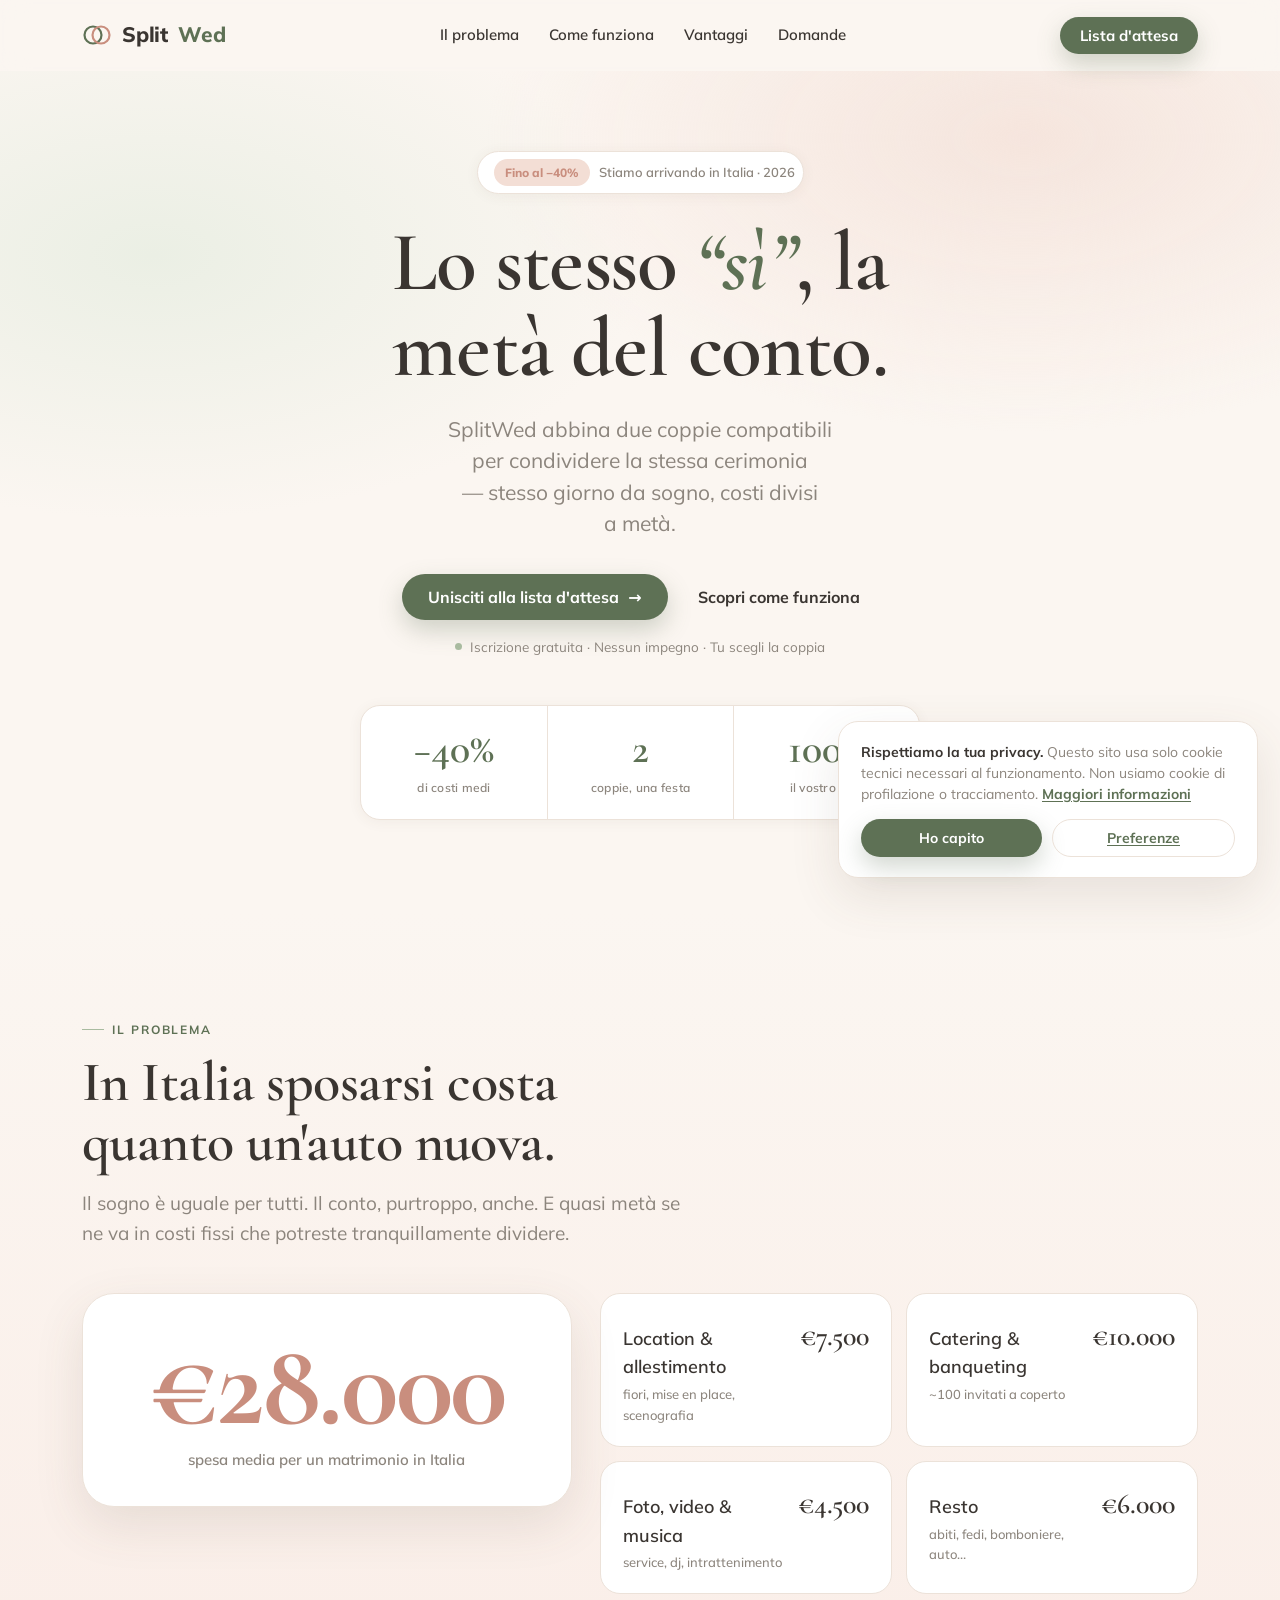
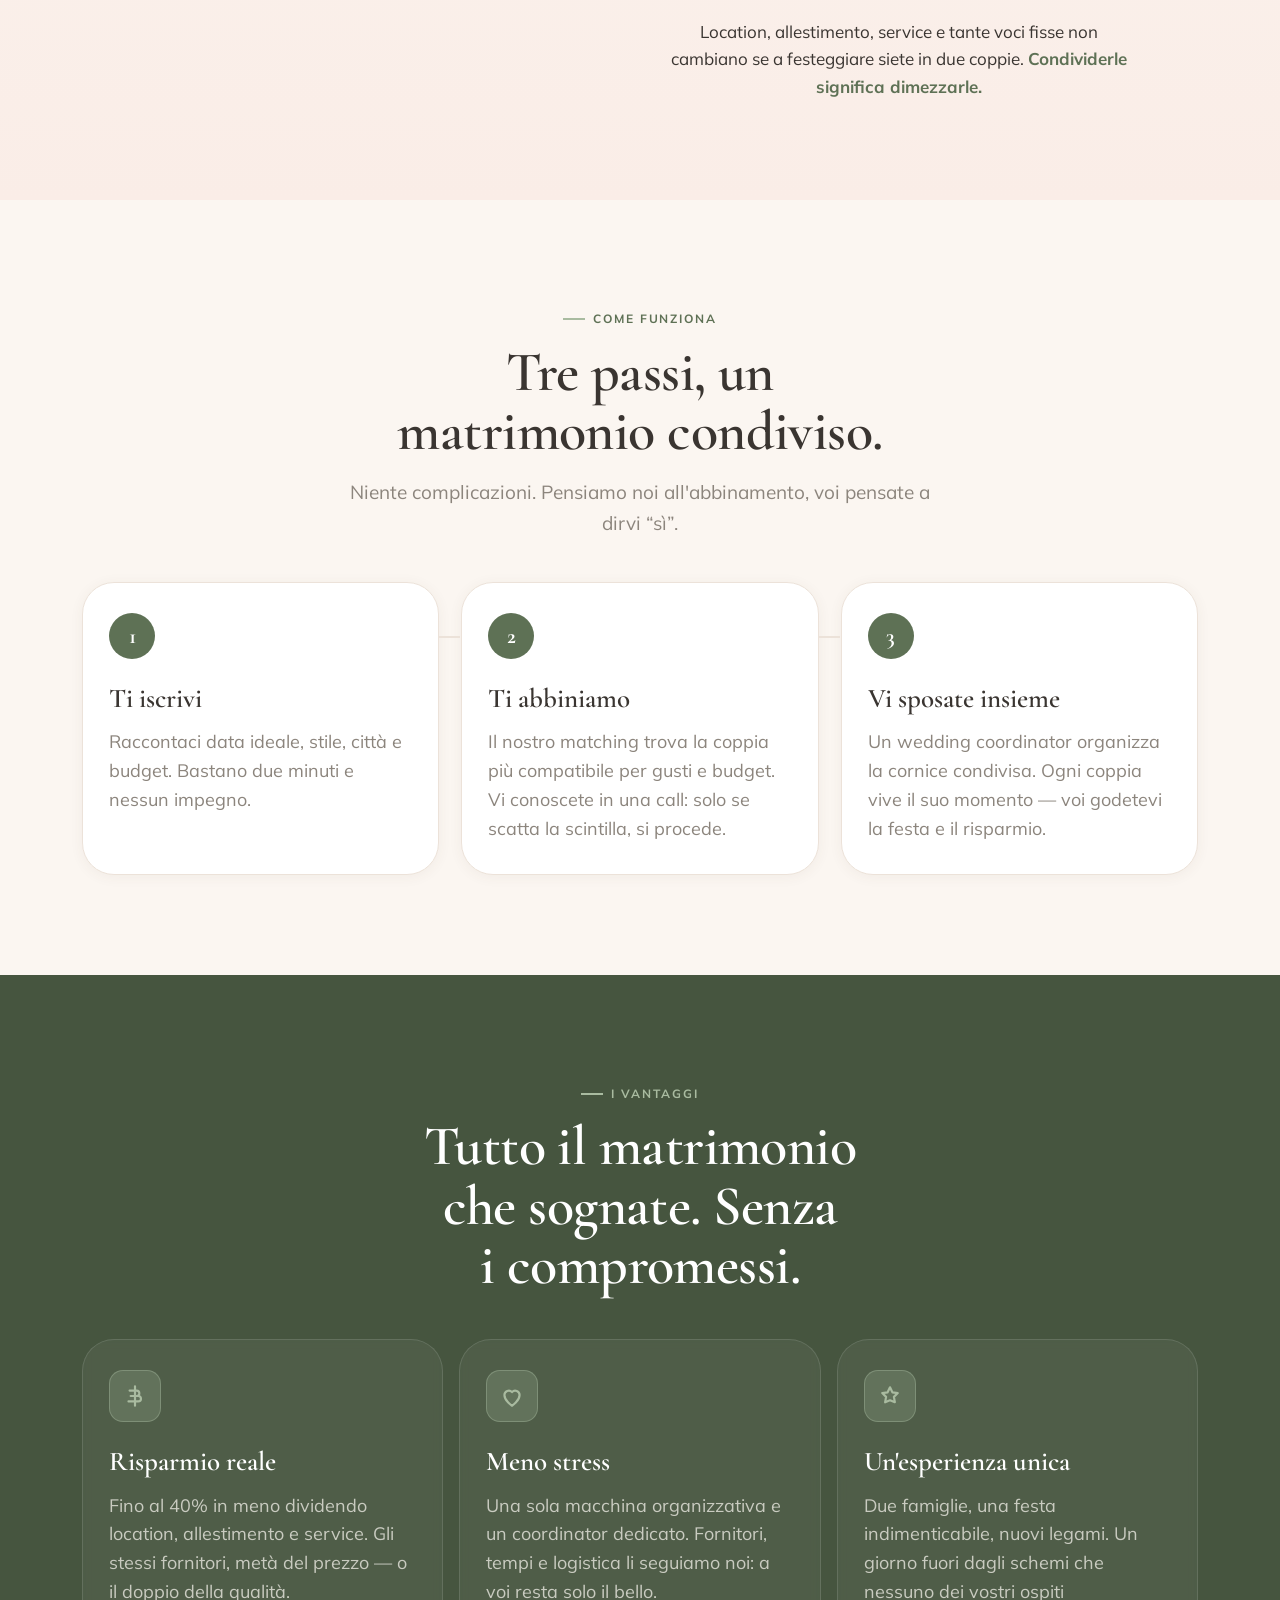
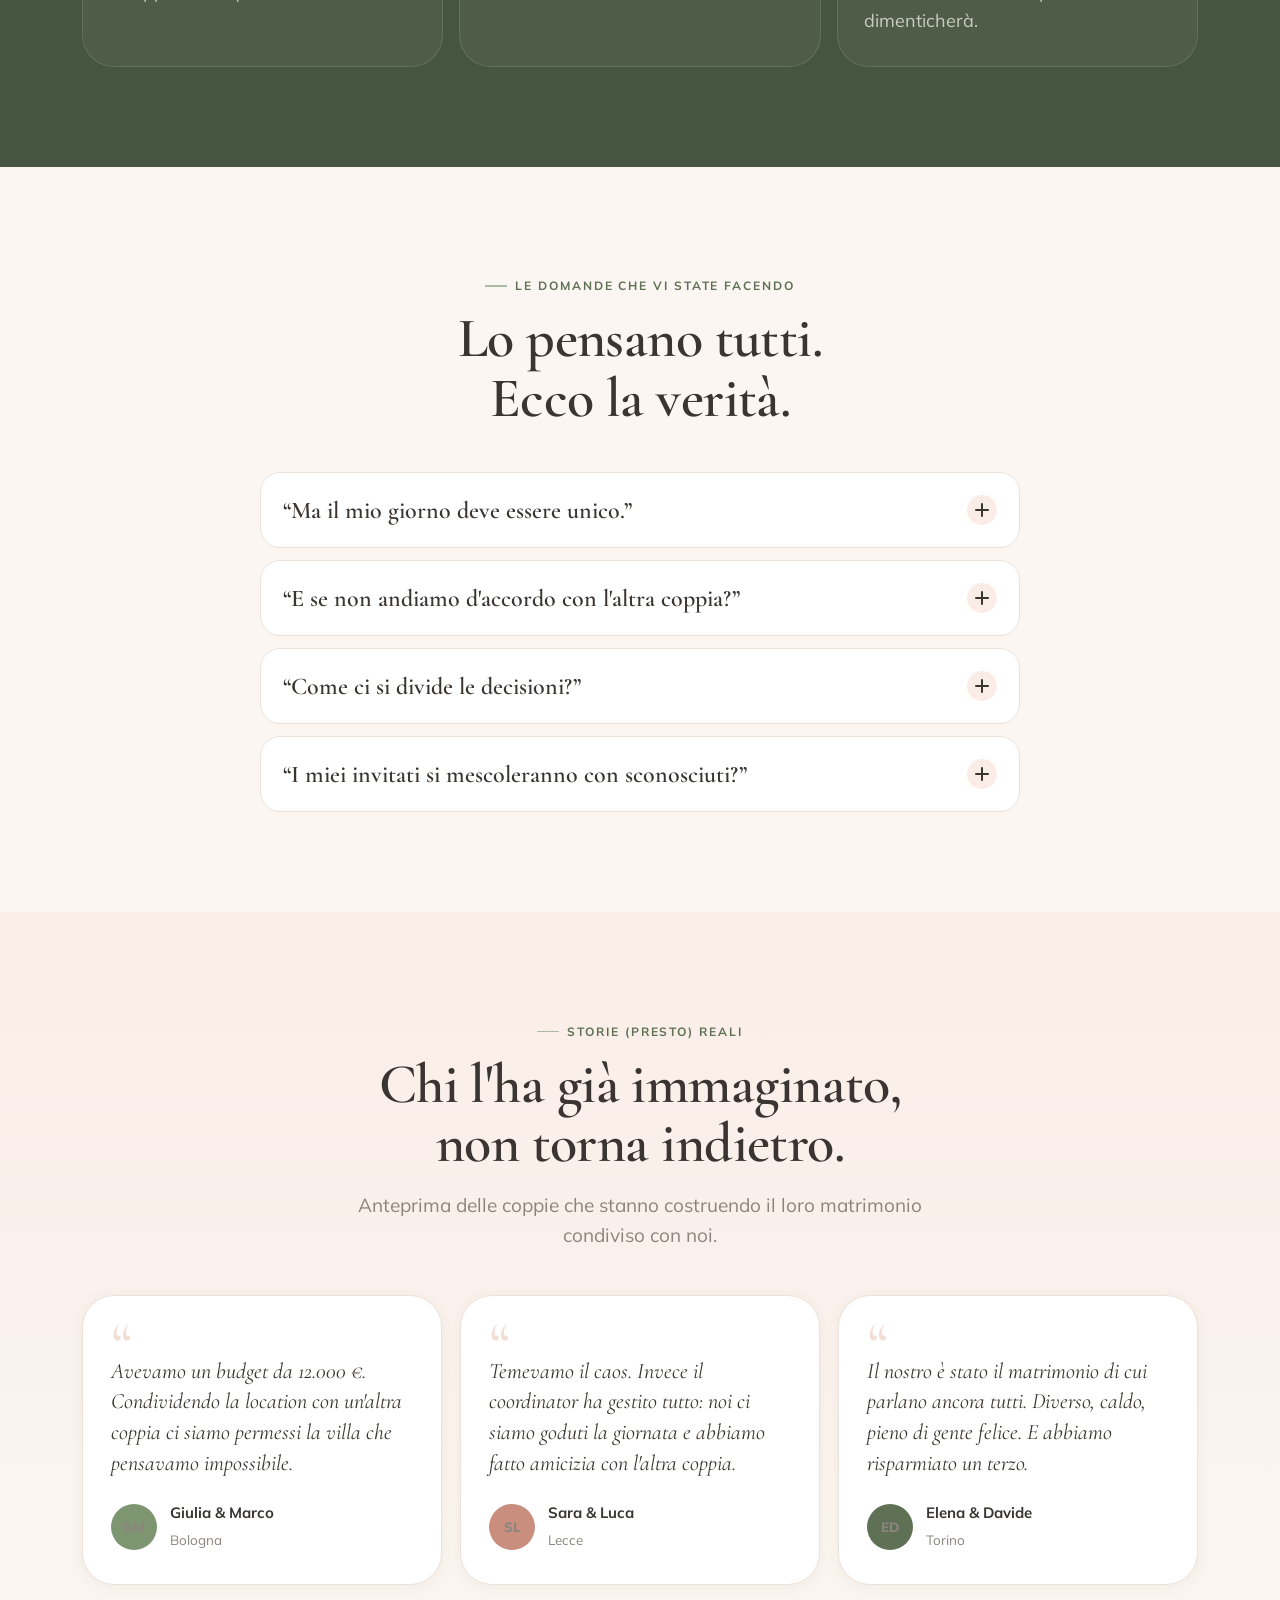
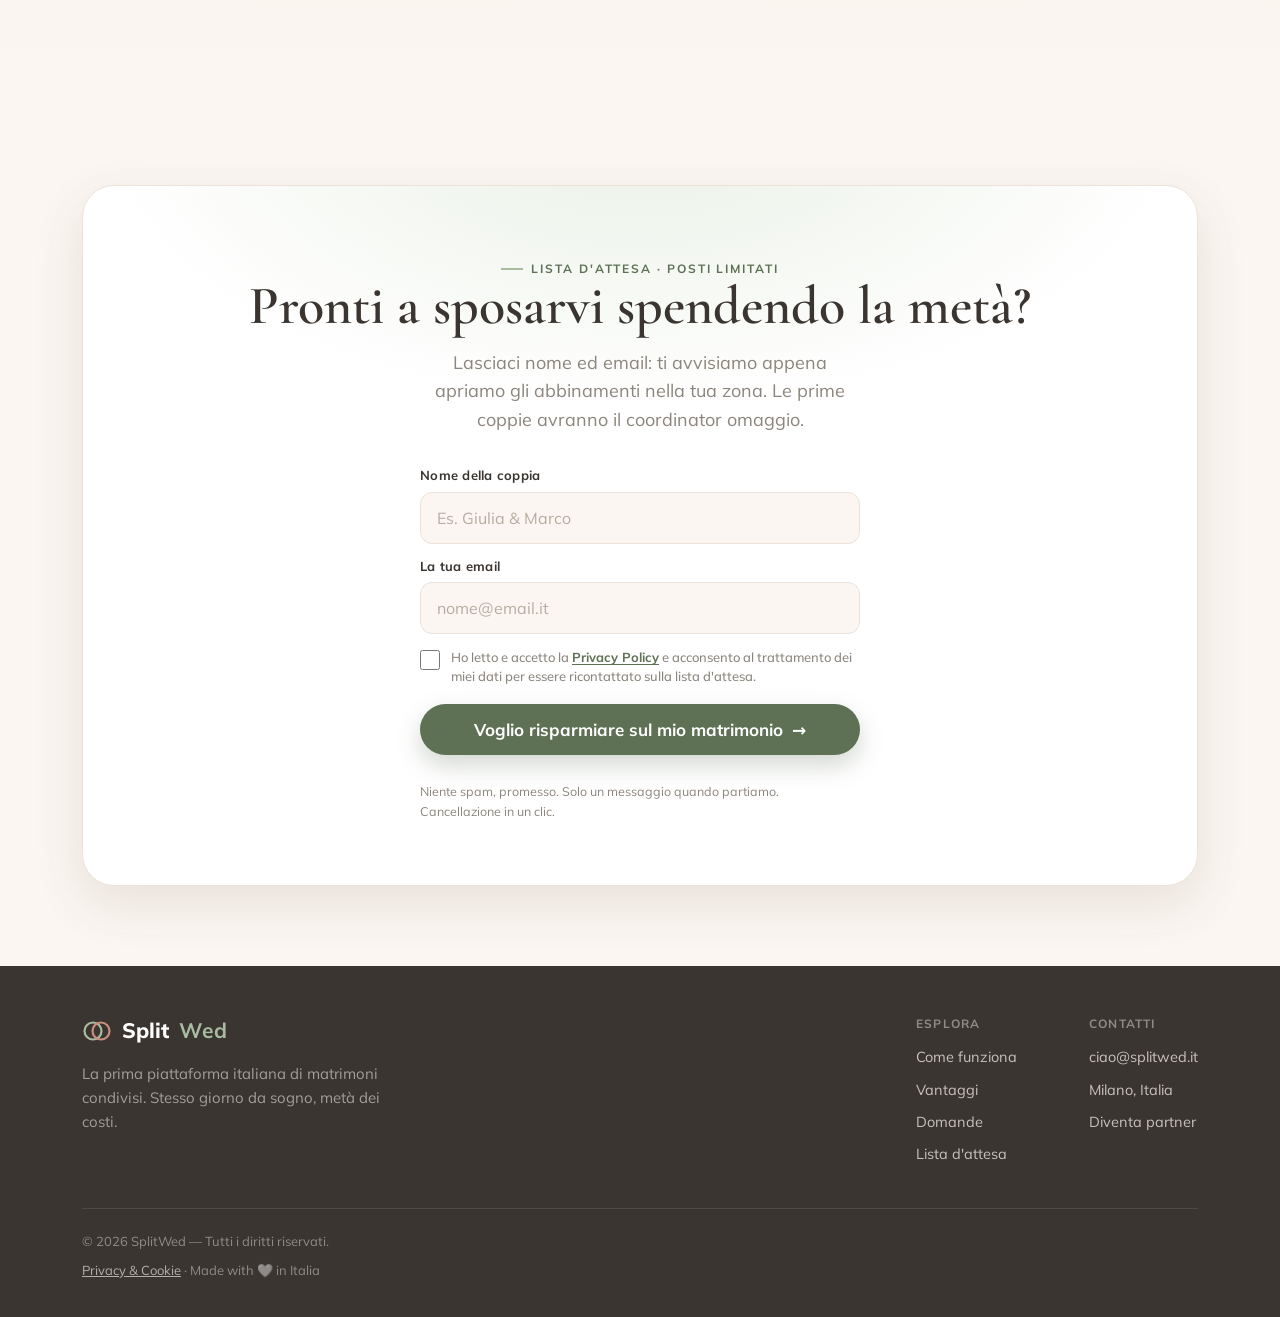
==== index.html @ 0ec626ed "first commit" ====
<!DOCTYPE html>
<html lang="it">
<head>
<meta charset="UTF-8" />
<meta name="viewport" content="width=device-width, initial-scale=1.0" />
<title>SplitWed — Un matrimonio condiviso, metà dei costi</title>
<meta name="description" content="SplitWed abbina due coppie compatibili per condividere la stessa cerimonia di matrimonio e risparmiare fino al 40%. Unisciti alla lista d'attesa." />
<link rel="stylesheet" href="fonts/fonts.css" />
<style>
  :root {
    --bg: #FBF6F1;
    --surface: #FFFFFF;
    --blush: #F3DED5;
    --blush-soft: #FAEDE7;
    --blush-deep: #C98E7E;
    --sage: #A9BBA0;
    --sage-soft: #E4ECDF;
    --sage-deep: #5E7155;
    --sage-deeper: #46553F;
    --ink: #3A3531;
    --muted: #8C857D;
    --line: #ECE2D9;

    --maxw: 1160px;
    --r-sm: 12px;
    --r-md: 20px;
    --r-lg: 32px;
    --r-pill: 999px;
    --shadow-sm: 0 2px 14px rgba(90, 70, 55, 0.06);
    --shadow-md: 0 18px 50px rgba(90, 70, 55, 0.12);

    --serif: "Cormorant Garamond", Georgia, serif;
    --sans: "Mulish", system-ui, sans-serif;
  }

  * { box-sizing: border-box; margin: 0; padding: 0; }
  html { scroll-behavior: smooth; -webkit-text-size-adjust: 100%; }
  body {
    font-family: var(--sans);
    color: var(--ink);
    background: var(--bg);
    line-height: 1.6;
    font-size: 17px;
    overflow-x: hidden;
    -webkit-font-smoothing: antialiased;
  }
  img { max-width: 100%; display: block; }
  a { color: inherit; text-decoration: none; }
  ::selection { background: var(--sage); color: #fff; }

  .wrap { width: 100%; max-width: var(--maxw); margin: 0 auto; padding: 0 22px; }

  .serif { font-family: var(--serif); }

  .kicker {
    display: inline-flex; align-items: center; gap: 8px;
    font-size: 12px; font-weight: 700; letter-spacing: 0.16em;
    text-transform: uppercase; color: var(--sage-deep);
  }
  .kicker::before {
    content: ""; width: 22px; height: 1.5px; background: var(--sage); display: inline-block;
  }

  /* ---------- Buttons ---------- */
  .btn {
    display: inline-flex; align-items: center; justify-content: center; gap: 9px;
    font-family: var(--sans); font-weight: 700; font-size: 16px;
    padding: 15px 26px; border-radius: var(--r-pill); border: none; cursor: pointer;
    transition: transform .18s ease, box-shadow .25s ease, background .2s ease;
    text-align: center; line-height: 1;
  }
  .btn-primary { background: var(--sage-deep); color: #fff; box-shadow: 0 10px 24px rgba(94, 113, 85, 0.28); }
  .btn-primary:hover { background: var(--sage-deeper); transform: translateY(-2px); box-shadow: 0 16px 32px rgba(94, 113, 85, 0.34); }
  .btn-ghost { background: transparent; color: var(--ink); padding: 15px 18px; }
  .btn-ghost:hover { color: var(--sage-deep); }
  .btn-arrow { transition: transform .2s ease; }
  .btn:hover .btn-arrow { transform: translateX(3px); }

  /* ---------- Header ---------- */
  header {
    position: sticky; top: 0; z-index: 50;
    background: rgba(251, 246, 241, 0.82);
    backdrop-filter: blur(14px); -webkit-backdrop-filter: blur(14px);
    border-bottom: 1px solid transparent; transition: border-color .3s ease, box-shadow .3s ease;
  }
  header.scrolled { border-color: var(--line); box-shadow: var(--shadow-sm); }
  .nav { display: flex; align-items: center; justify-content: space-between; height: 70px; }
  .logo { display: flex; align-items: center; gap: 10px; font-family: var(--sans); font-weight: 800; font-size: 21px; letter-spacing: -0.01em; }
  .logo b { color: var(--sage-deep); font-weight: 800; }
  .logo .rings { flex: none; }
  .nav-links { display: none; align-items: center; gap: 30px; font-weight: 600; font-size: 15px; color: var(--ink); }
  .nav-links a:hover { color: var(--sage-deep); }
  .nav-cta { display: none; }

  /* ---------- Hero ---------- */
  .hero { position: relative; padding: 56px 0 64px; text-align: center; overflow: hidden; }
  .hero::before {
    content: ""; position: absolute; inset: 0;
    background:
      radial-gradient(60% 50% at 80% 8%, rgba(243, 222, 213, 0.7), transparent 70%),
      radial-gradient(55% 45% at 12% 22%, rgba(228, 236, 223, 0.7), transparent 70%);
    z-index: -1;
  }
  .badge {
    display: inline-flex; align-items: center; gap: 9px; background: var(--surface);
    border: 1px solid var(--line); border-radius: var(--r-pill);
    padding: 7px 8px 7px 16px; font-size: 13px; font-weight: 600; color: var(--muted);
    box-shadow: var(--shadow-sm); margin-bottom: 26px;
  }
  .badge .tag { background: var(--blush); color: var(--blush-deep); font-weight: 800; padding: 4px 11px; border-radius: var(--r-pill); font-size: 12px; }
  .hero h1 {
    font-family: var(--serif); font-weight: 600; letter-spacing: -0.01em;
    font-size: clamp(42px, 11vw, 84px); line-height: 1.02; color: var(--ink);
    margin: 0 auto 22px; max-width: 16ch; text-wrap: balance;
  }
  .hero h1 em { font-style: italic; color: var(--sage-deep); }
  .hero .sub {
    font-size: clamp(17px, 4.4vw, 21px); color: var(--muted); max-width: 30ch;
    margin: 0 auto 34px; line-height: 1.5; text-wrap: pretty;
  }
  .hero-cta { display: flex; flex-direction: column; gap: 12px; align-items: center; }
  .hero-note { font-size: 13.5px; color: var(--muted); margin-top: 16px; display: flex; align-items: center; gap: 8px; justify-content: center; }
  .dot { width: 7px; height: 7px; border-radius: 50%; background: var(--sage); display: inline-block; }

  .hero-stats {
    display: grid; grid-template-columns: repeat(3, 1fr); gap: 0;
    max-width: 560px; margin: 48px auto 0; background: var(--surface);
    border: 1px solid var(--line); border-radius: var(--r-md); box-shadow: var(--shadow-sm);
    overflow: hidden;
  }
  .hero-stats .cell { padding: 22px 12px; text-align: center; }
  .hero-stats .cell + .cell { border-left: 1px solid var(--line); }
  .hero-stats .num { font-family: var(--serif); font-weight: 600; font-size: clamp(30px, 9vw, 42px); color: var(--sage-deep); line-height: 1; }
  .hero-stats .lbl { font-size: 12px; font-weight: 600; color: var(--muted); margin-top: 8px; letter-spacing: .02em; }

  /* ---------- Section scaffolding ---------- */
  section { padding: 72px 0; }
  .sec-head { max-width: 620px; margin-bottom: 44px; }
  .sec-head.center { margin-left: auto; margin-right: auto; text-align: center; }
  .sec-head h2 {
    font-family: var(--serif); font-weight: 600; letter-spacing: -0.01em;
    font-size: clamp(32px, 8vw, 52px); line-height: 1.06; margin: 14px 0 16px; text-wrap: balance;
  }
  .sec-head p { color: var(--muted); font-size: clamp(16px, 4.2vw, 19px); text-wrap: pretty; }

  /* ---------- Problema ---------- */
  .problema { background: linear-gradient(180deg, var(--bg), var(--blush-soft)); }
  .cost-hero {
    background: var(--surface); border: 1px solid var(--line); border-radius: var(--r-lg);
    padding: 34px 26px; box-shadow: var(--shadow-md); text-align: center; margin-bottom: 18px;
  }
  .cost-hero .big {
    font-family: var(--serif); font-weight: 700; color: var(--blush-deep);
    font-size: clamp(60px, 19vw, 120px); line-height: .95; letter-spacing: -0.02em;
  }
  .cost-hero .cap { font-size: 15px; color: var(--muted); font-weight: 600; margin-top: 6px; }
  .cost-grid { display: grid; grid-template-columns: 1fr; gap: 14px; }
  .cost-item {
    background: var(--surface); border: 1px solid var(--line); border-radius: var(--r-md);
    padding: 20px 22px; display: flex; align-items: baseline; justify-content: space-between; gap: 16px;
  }
  .cost-item .label { font-weight: 600; }
  .cost-item .label small { display: block; color: var(--muted); font-weight: 500; font-size: 13px; margin-top: 2px; }
  .cost-item .val { font-family: var(--serif); font-weight: 600; font-size: 28px; color: var(--ink); white-space: nowrap; }
  .cost-foot { margin-top: 24px; font-size: 17px; color: var(--ink); text-align: center; max-width: 46ch; margin-inline: auto; }
  .cost-foot b { color: var(--sage-deep); }

  /* ---------- Come funziona ---------- */
  .steps { display: grid; grid-template-columns: 1fr; gap: 18px; }
  .step {
    background: var(--surface); border: 1px solid var(--line); border-radius: var(--r-lg);
    padding: 30px 26px; position: relative; box-shadow: var(--shadow-sm);
  }
  .step .n {
    font-family: var(--serif); font-weight: 700; font-size: 22px; color: #fff;
    width: 46px; height: 46px; border-radius: 50%; background: var(--sage-deep);
    display: flex; align-items: center; justify-content: center; margin-bottom: 18px;
  }
  .step h3 { font-family: var(--serif); font-weight: 600; font-size: 27px; margin-bottom: 8px; }
  .step p { color: var(--muted); }
  .step .line { display: none; }

  /* ---------- Vantaggi ---------- */
  .vantaggi { background: var(--sage-deeper); color: #F4F1EB; }
  .vantaggi .sec-head h2 { color: #fff; }
  .vantaggi .sec-head p { color: rgba(244, 241, 235, 0.72); }
  .vantaggi .kicker { color: var(--sage); }
  .vantaggi .kicker::before { background: var(--sage); }
  .ben-grid { display: grid; grid-template-columns: 1fr; gap: 16px; }
  .ben {
    background: rgba(255,255,255,0.05); border: 1px solid rgba(255,255,255,0.12);
    border-radius: var(--r-lg); padding: 30px 26px; backdrop-filter: blur(4px);
  }
  .ben .ico {
    width: 52px; height: 52px; border-radius: 14px; background: rgba(169, 187, 160, 0.22);
    display: flex; align-items: center; justify-content: center; margin-bottom: 18px;
    border: 1px solid rgba(169,187,160,0.4);
  }
  .ben h3 { font-family: var(--serif); font-weight: 600; font-size: 27px; margin-bottom: 8px; color: #fff; }
  .ben p { color: rgba(244, 241, 235, 0.74); }

  /* ---------- Obiezioni ---------- */
  .faq-list { display: grid; gap: 12px; max-width: 760px; margin: 0 auto; }
  .faq {
    background: var(--surface); border: 1px solid var(--line); border-radius: var(--r-md);
    overflow: hidden; transition: box-shadow .25s ease, border-color .25s ease;
  }
  .faq.open { box-shadow: var(--shadow-md); border-color: var(--blush); }
  .faq button {
    width: 100%; background: none; border: none; cursor: pointer; text-align: left;
    padding: 22px 22px; display: flex; align-items: center; justify-content: space-between; gap: 16px;
    font-family: var(--serif); font-weight: 600; font-size: clamp(19px, 5vw, 24px); color: var(--ink);
  }
  .faq .ic { flex: none; width: 30px; height: 30px; border-radius: 50%; background: var(--blush-soft); display: flex; align-items: center; justify-content: center; transition: transform .3s ease, background .2s ease; }
  .faq.open .ic { transform: rotate(45deg); background: var(--blush); }
  .faq .ic svg { display: block; }
  .faq .ans { max-height: 0; overflow: hidden; transition: max-height .35s ease; }
  .faq .ans-inner { padding: 0 22px 24px; color: var(--muted); font-size: 16.5px; max-width: 60ch; }
  .faq .ans-inner b { color: var(--sage-deep); font-weight: 700; }

  /* ---------- Testimonial ---------- */
  .testi { background: linear-gradient(180deg, var(--blush-soft), var(--bg)); }
  .testi-grid { display: grid; grid-template-columns: 1fr; gap: 18px; }
  .quote {
    background: var(--surface); border: 1px solid var(--line); border-radius: var(--r-lg);
    padding: 30px 28px; box-shadow: var(--shadow-sm); display: flex; flex-direction: column;
  }
  .quote .mark { font-family: var(--serif); font-size: 64px; line-height: .6; color: var(--blush); height: 30px; }
  .quote p { font-family: var(--serif); font-style: italic; font-size: 22px; line-height: 1.4; color: var(--ink); margin-bottom: 22px; flex: 1; }
  .quote .who { display: flex; align-items: center; gap: 13px; }
  .quote .av { width: 46px; height: 46px; border-radius: 50%; flex: none; display: flex; align-items: center; justify-content: center; font-weight: 800; font-size: 15px; color: #fff; font-family: var(--sans); }
  .quote .who b { font-weight: 700; font-size: 15px; display: block; }
  .quote .who span { color: var(--muted); font-size: 13.5px; }

  /* ---------- CTA finale ---------- */
  .cta-final { padding-bottom: 80px; }
  .cta-card {
    background: var(--surface); border: 1px solid var(--line); border-radius: var(--r-lg);
    padding: 40px 26px; box-shadow: var(--shadow-md); text-align: center; position: relative; overflow: hidden;
  }
  .cta-card::before {
    content: ""; position: absolute; inset: 0;
    background: radial-gradient(70% 60% at 50% -10%, rgba(228, 236, 223, 0.8), transparent 70%);
    z-index: 0;
  }
  .cta-card > * { position: relative; z-index: 1; }
  .cta-card h2 { font-family: var(--serif); font-weight: 600; font-size: clamp(32px, 8.5vw, 54px); line-height: 1.04; margin-bottom: 14px; text-wrap: balance; }
  .cta-card .lead { color: var(--muted); max-width: 40ch; margin: 0 auto 30px; font-size: 18px; }
  form.signup { display: grid; gap: 12px; max-width: 440px; margin: 0 auto; text-align: left; }
  .field label { display: block; font-size: 13px; font-weight: 700; color: var(--ink); margin-bottom: 6px; letter-spacing: .02em; }
  .field input {
    width: 100%; font-family: var(--sans); font-size: 16px; color: var(--ink);
    padding: 15px 16px; border: 1.5px solid var(--line); border-radius: var(--r-sm);
    background: var(--bg); transition: border-color .2s ease, background .2s ease;
  }
  .field input::placeholder { color: #B6ACA2; }
  .field input:focus { outline: none; border-color: var(--sage); background: #fff; }
  .field input.err { border-color: var(--blush-deep); background: #FCF1EE; }
  .field .msg { font-size: 12.5px; color: var(--blush-deep); margin-top: 5px; min-height: 0; display: none; }
  .field.invalid .msg { display: block; }
  /* consent checkbox */
  .consent { display: flex; align-items: flex-start; gap: 11px; margin-top: 2px; }
  .consent input { flex: none; width: 20px; height: 20px; margin-top: 2px; accent-color: var(--sage-deep); cursor: pointer; }
  .consent label { font-size: 13px; color: var(--muted); line-height: 1.45; font-weight: 500; cursor: pointer; }
  .consent a { color: var(--sage-deep); font-weight: 700; text-decoration: underline; text-underline-offset: 2px; }
  .consent.invalid label { color: var(--blush-deep); }
  .consent.invalid input { outline: 2px solid var(--blush-deep); outline-offset: 1px; border-radius: 4px; }
  form.signup .btn-primary { width: 100%; margin-top: 6px; padding: 17px; font-size: 17px; }
  .privacy { font-size: 12.5px; color: var(--muted); margin-top: 14px; }
  .success { display: none; padding: 20px 6px; }
  .success.show { display: block; animation: pop .4s ease; }
  .success .check { width: 64px; height: 64px; border-radius: 50%; background: var(--sage-soft); display: flex; align-items: center; justify-content: center; margin: 0 auto 18px; }
  .success h3 { font-family: var(--serif); font-weight: 600; font-size: 32px; margin-bottom: 10px; }
  .success p { color: var(--muted); max-width: 36ch; margin: 0 auto; }
  @keyframes pop { from { opacity: 0; transform: scale(.94); } to { opacity: 1; transform: scale(1); } }

  /* ---------- Footer ---------- */
  footer { background: var(--ink); color: #E8E2DB; padding: 48px 0 36px; }
  .foot-top { display: flex; flex-direction: column; gap: 26px; }
  .foot-brand { display: flex; align-items: center; gap: 10px; font-weight: 800; font-size: 21px; color: #fff; }
  .foot-brand b { color: var(--sage); }
  .foot-desc { color: rgba(232, 226, 219, 0.6); max-width: 34ch; font-size: 15px; }
  .foot-cols { display: grid; grid-template-columns: 1fr 1fr; gap: 26px; }
  .foot-cols h5 { font-size: 12px; letter-spacing: .1em; text-transform: uppercase; color: rgba(232,226,219,0.5); margin-bottom: 12px; }
  .foot-cols a, .foot-cols span { display: block; font-size: 14.5px; color: rgba(232,226,219,0.82); margin-bottom: 9px; }
  .foot-cols a:hover { color: var(--sage); }
  .foot-bot { border-top: 1px solid rgba(255,255,255,0.1); margin-top: 34px; padding-top: 22px; display: flex; flex-direction: column; gap: 8px; font-size: 13px; color: rgba(232,226,219,0.5); }

  /* ---------- Cookie banner ---------- */
  .cookie-banner {
    position: fixed; left: 16px; right: 16px; bottom: 16px; z-index: 80;
    background: var(--surface); border: 1px solid var(--line); border-radius: var(--r-md);
    box-shadow: var(--shadow-md); padding: 20px 22px;
    display: flex; flex-direction: column; gap: 14px;
    transform: translateY(140%); opacity: 0; transition: transform .45s cubic-bezier(.2,.7,.2,1), opacity .4s ease;
  }
  .cookie-banner.show { transform: none; opacity: 1; }
  .cookie-banner p { font-size: 14px; color: var(--muted); line-height: 1.5; }
  .cookie-banner p b { color: var(--ink); font-weight: 700; }
  .cookie-banner a { color: var(--sage-deep); font-weight: 700; text-decoration: underline; text-underline-offset: 2px; }
  .cookie-actions { display: flex; gap: 10px; flex-wrap: wrap; }
  .cookie-actions .btn { padding: 11px 22px; font-size: 14px; flex: 1; min-width: 120px; }
  .btn-outline { background: transparent; color: var(--ink); border: 1.5px solid var(--line); }
  .btn-outline:hover { border-color: var(--sage); color: var(--sage-deep); }
  @media (min-width: 720px) {
    .cookie-banner { left: auto; right: 22px; bottom: 22px; max-width: 420px; }
  }

  /* ---------- Reveal animation ---------- */
  .reveal { opacity: 0; transform: translateY(22px); transition: opacity .7s cubic-bezier(.2,.7,.2,1), transform .7s cubic-bezier(.2,.7,.2,1); }
  .reveal.in { opacity: 1; transform: none; }
  @media (prefers-reduced-motion: reduce) { .reveal { opacity: 1; transform: none; transition: none; } html { scroll-behavior: auto; } }

  /* ---------- Responsive ---------- */
  @media (min-width: 600px) {
    .hero-cta { flex-direction: row; justify-content: center; }
    .cost-grid { grid-template-columns: 1fr 1fr; }
    .testi-grid { grid-template-columns: 1fr 1fr; }
  }
  @media (min-width: 880px) {
    body { font-size: 18px; }
    .nav-links { display: flex; }
    .nav-cta { display: inline-flex; }
    section { padding: 100px 0; }
    .hero { padding: 80px 0 90px; }
    .steps { grid-template-columns: repeat(3, 1fr); gap: 22px; }
    .ben-grid { grid-template-columns: repeat(3, 1fr); }
    .testi-grid { grid-template-columns: repeat(3, 1fr); }
    .cost-layout { display: grid; grid-template-columns: 0.9fr 1.1fr; gap: 28px; align-items: start; }
    .cost-hero { margin-bottom: 0; position: sticky; top: 90px; }
    .cta-card { padding: 64px 56px; }
    .foot-top { flex-direction: row; justify-content: space-between; align-items: flex-start; }
    .foot-cols { grid-template-columns: 1fr 1fr; gap: 64px; }
    .step .line { display: block; position: absolute; top: 53px; right: -22px; width: 22px; height: 1.5px; background: var(--line); z-index: 2; }
    .step:last-child .line { display: none; }
  }
  @media (min-width: 1024px) {
    .sec-head h2 { font-size: 56px; }
  }
</style>
</head>
<body>

<!-- ============ HEADER ============ -->
<header id="hdr">
  <div class="wrap nav">
    <a href="#top" class="logo" aria-label="SplitWed home">
      <svg class="rings" width="30" height="22" viewBox="0 0 30 22" fill="none" aria-hidden="true">
        <circle cx="11" cy="11" r="8.5" stroke="#5E7155" stroke-width="2.2" />
        <circle cx="19" cy="11" r="8.5" stroke="#C98E7E" stroke-width="2.2" />
      </svg>
      Split<b>Wed</b>
    </a>
    <nav class="nav-links">
      <a href="#problema">Il problema</a>
      <a href="#come-funziona">Come funziona</a>
      <a href="#vantaggi">Vantaggi</a>
      <a href="#obiezioni">Domande</a>
    </nav>
    <a href="#waitlist" class="btn btn-primary nav-cta" style="padding:11px 20px; font-size:15px;">Lista d'attesa</a>
  </div>
</header>

<main id="top">

  <!-- ============ HERO ============ -->
  <section class="hero">
    <div class="wrap">
      <span class="badge reveal"><span class="tag">Fino al −40%</span> Stiamo arrivando in Italia · 2026</span>
      <h1 class="reveal">Lo stesso <em>“sì”</em>, la metà del conto.</h1>
      <p class="sub reveal">SplitWed abbina due coppie compatibili per condividere la stessa cerimonia — stesso giorno da sogno, costi divisi a metà.</p>
      <div class="hero-cta reveal">
        <a href="#waitlist" class="btn btn-primary">Unisciti alla lista d'attesa <span class="btn-arrow">→</span></a>
        <a href="#come-funziona" class="btn btn-ghost">Scopri come funziona</a>
      </div>
      <p class="hero-note reveal"><span class="dot"></span> Iscrizione gratuita · Nessun impegno · Tu scegli la coppia</p>

      <div class="hero-stats reveal">
        <div class="cell"><div class="num">−40%</div><div class="lbl">di costi medi</div></div>
        <div class="cell"><div class="num">2</div><div class="lbl">coppie, una festa</div></div>
        <div class="cell"><div class="num">100%</div><div class="lbl">il vostro stile</div></div>
      </div>
    </div>
  </section>

  <!-- ============ PROBLEMA ============ -->
  <section class="problema" id="problema">
    <div class="wrap">
      <div class="sec-head reveal">
        <span class="kicker">Il problema</span>
        <h2>In Italia sposarsi costa quanto un'auto nuova.</h2>
        <p>Il sogno è uguale per tutti. Il conto, purtroppo, anche. E quasi metà se ne va in costi fissi che potreste tranquillamente dividere.</p>
      </div>

      <div class="cost-layout">
        <div class="cost-hero reveal">
          <div class="big">€28.000</div>
          <div class="cap">spesa media per un matrimonio in Italia</div>
        </div>

        <div>
          <div class="cost-grid">
            <div class="cost-item reveal"><div class="label">Location & allestimento <small>fiori, mise en place, scenografia</small></div><div class="val">€7.500</div></div>
            <div class="cost-item reveal"><div class="label">Catering & banqueting <small>~100 invitati a coperto</small></div><div class="val">€10.000</div></div>
            <div class="cost-item reveal"><div class="label">Foto, video & musica <small>service, dj, intrattenimento</small></div><div class="val">€4.500</div></div>
            <div class="cost-item reveal"><div class="label">Resto <small>abiti, fedi, bomboniere, auto…</small></div><div class="val">€6.000</div></div>
          </div>
          <p class="cost-foot reveal">Location, allestimento, service e tante voci fisse non cambiano se a festeggiare siete in due coppie. <b>Condividerle significa dimezzarle.</b></p>
        </div>
      </div>
    </div>
  </section>

  <!-- ============ COME FUNZIONA ============ -->
  <section id="come-funziona">
    <div class="wrap">
      <div class="sec-head center reveal">
        <span class="kicker">Come funziona</span>
        <h2>Tre passi, un matrimonio condiviso.</h2>
        <p>Niente complicazioni. Pensiamo noi all'abbinamento, voi pensate a dirvi “sì”.</p>
      </div>
      <div class="steps">
        <div class="step reveal">
          <div class="n">1</div><span class="line"></span>
          <h3>Ti iscrivi</h3>
          <p>Raccontaci data ideale, stile, città e budget. Bastano due minuti e nessun impegno.</p>
        </div>
        <div class="step reveal">
          <div class="n">2</div><span class="line"></span>
          <h3>Ti abbiniamo</h3>
          <p>Il nostro matching trova la coppia più compatibile per gusti e budget. Vi conoscete in una call: solo se scatta la scintilla, si procede.</p>
        </div>
        <div class="step reveal">
          <div class="n">3</div>
          <h3>Vi sposate insieme</h3>
          <p>Un wedding coordinator organizza la cornice condivisa. Ogni coppia vive il suo momento — voi godetevi la festa e il risparmio.</p>
        </div>
      </div>
    </div>
  </section>

  <!-- ============ VANTAGGI ============ -->
  <section class="vantaggi" id="vantaggi">
    <div class="wrap">
      <div class="sec-head center reveal">
        <span class="kicker">I vantaggi</span>
        <h2>Tutto il matrimonio che sognate. Senza i compromessi.</h2>
      </div>
      <div class="ben-grid">
        <div class="ben reveal">
          <div class="ico">
            <svg width="26" height="26" viewBox="0 0 24 24" fill="none"><path d="M12 3v18M7 7h6.5a2.5 2.5 0 0 1 0 5H8m0 0h7a2.5 2.5 0 0 1 0 5H6" stroke="#A9BBA0" stroke-width="2" stroke-linecap="round" stroke-linejoin="round"/></svg>
          </div>
          <h3>Risparmio reale</h3>
          <p>Fino al 40% in meno dividendo location, allestimento e service. Gli stessi fornitori, metà del prezzo — o il doppio della qualità.</p>
        </div>
        <div class="ben reveal">
          <div class="ico">
            <svg width="26" height="26" viewBox="0 0 24 24" fill="none"><path d="M12 21s-7-4.5-7-10a4 4 0 0 1 7-2.6A4 4 0 0 1 19 11c0 5.5-7 10-7 10Z" stroke="#A9BBA0" stroke-width="2" stroke-linejoin="round"/></svg>
          </div>
          <h3>Meno stress</h3>
          <p>Una sola macchina organizzativa e un coordinator dedicato. Fornitori, tempi e logistica li seguiamo noi: a voi resta solo il bello.</p>
        </div>
        <div class="ben reveal">
          <div class="ico">
            <svg width="26" height="26" viewBox="0 0 24 24" fill="none"><path d="M12 4l2.2 4.6 5 .7-3.6 3.5.9 5L12 15.9 7.5 17.8l.9-5L4.8 9.3l5-.7L12 4Z" stroke="#A9BBA0" stroke-width="2" stroke-linejoin="round"/></svg>
          </div>
          <h3>Un'esperienza unica</h3>
          <p>Due famiglie, una festa indimenticabile, nuovi legami. Un giorno fuori dagli schemi che nessuno dei vostri ospiti dimenticherà.</p>
        </div>
      </div>
    </div>
  </section>

  <!-- ============ OBIEZIONI ============ -->
  <section id="obiezioni">
    <div class="wrap">
      <div class="sec-head center reveal">
        <span class="kicker">Le domande che vi state facendo</span>
        <h2>Lo pensano tutti. Ecco la verità.</h2>
      </div>
      <div class="faq-list">
        <div class="faq reveal">
          <button type="button" aria-expanded="false">
            <span>“Ma il mio giorno deve essere unico.”</span>
            <span class="ic"><svg width="14" height="14" viewBox="0 0 14 14"><path d="M7 1v12M1 7h12" stroke="#3A3531" stroke-width="2" stroke-linecap="round"/></svg></span>
          </button>
          <div class="ans"><div class="ans-inner">E lo sarà. Condividete solo la <b>cornice</b> — location, allestimento, musica — non i momenti che contano. Riti, voti, primo ballo, tavoli, torta e timeline restano <b>solo vostri</b>. Anzi: un matrimonio condiviso è molto più memorabile di uno “uguale a tutti gli altri”.</div></div>
        </div>
        <div class="faq reveal">
          <button type="button" aria-expanded="false">
            <span>“E se non andiamo d'accordo con l'altra coppia?”</span>
            <span class="ic"><svg width="14" height="14" viewBox="0 0 14 14"><path d="M7 1v12M1 7h12" stroke="#3A3531" stroke-width="2" stroke-linecap="round"/></svg></span>
          </button>
          <div class="ans"><div class="ans-inner">Il matching abbina per <b>stile, valori e budget</b>, non a caso. Prima di confermare qualsiasi cosa fate una call conoscitiva: se non scatta il feeling, <b>dite no senza problemi</b> e vi riproponiamo un'altra coppia.</div></div>
        </div>
        <div class="faq reveal">
          <button type="button" aria-expanded="false">
            <span>“Come ci si divide le decisioni?”</span>
            <span class="ic"><svg width="14" height="14" viewBox="0 0 14 14"><path d="M7 1v12M1 7h12" stroke="#3A3531" stroke-width="2" stroke-linecap="round"/></svg></span>
          </button>
          <div class="ans"><div class="ans-inner">Un <b>wedding coordinator SplitWed</b> fa da regista. Le scelte condivise si concordano insieme con regole chiare definite all'inizio; tutto ciò che è solo vostro lo decidete liberamente. Niente bracci di ferro, solo organizzazione fluida.</div></div>
        </div>
        <div class="faq reveal">
          <button type="button" aria-expanded="false">
            <span>“I miei invitati si mescoleranno con sconosciuti?”</span>
            <span class="ic"><svg width="14" height="14" viewBox="0 0 14 14"><path d="M7 1v12M1 7h12" stroke="#3A3531" stroke-width="2" stroke-linecap="round"/></svg></span>
          </button>
          <div class="ans"><div class="ans-inner">Decidete voi <b>quanto condividere</b>: dalla sola cerimonia all'intera festa. Spazi, tavoli e tempi sono pensati perché ogni coppia abbia la sua dimensione — e, se vorrete, anche un brindisi tutti insieme.</div></div>
        </div>
      </div>
    </div>
  </section>

  <!-- ============ TESTIMONIAL ============ -->
  <section class="testi">
    <div class="wrap">
      <div class="sec-head center reveal">
        <span class="kicker">Storie (presto) reali</span>
        <h2>Chi l'ha già immaginato, non torna indietro.</h2>
        <p>Anteprima delle coppie che stanno costruendo il loro matrimonio condiviso con noi.</p>
      </div>
      <div class="testi-grid">
        <div class="quote reveal">
          <div class="mark">“</div>
          <p>Avevamo un budget da 12.000 €. Condividendo la location con un'altra coppia ci siamo permessi la villa che pensavamo impossibile.</p>
          <div class="who"><span class="av" style="background:#7E9572;">GM</span><div><b>Giulia &amp; Marco</b><span>Bologna</span></div></div>
        </div>
        <div class="quote reveal">
          <div class="mark">“</div>
          <p>Temevamo il caos. Invece il coordinator ha gestito tutto: noi ci siamo goduti la giornata e abbiamo fatto amicizia con l'altra coppia.</p>
          <div class="who"><span class="av" style="background:#C98E7E;">SL</span><div><b>Sara &amp; Luca</b><span>Lecce</span></div></div>
        </div>
        <div class="quote reveal">
          <div class="mark">“</div>
          <p>Il nostro è stato il matrimonio di cui parlano ancora tutti. Diverso, caldo, pieno di gente felice. E abbiamo risparmiato un terzo.</p>
          <div class="who"><span class="av" style="background:#5E7155;">ED</span><div><b>Elena &amp; Davide</b><span>Torino</span></div></div>
        </div>
      </div>
    </div>
  </section>

  <!-- ============ CTA FINALE ============ -->
  <section class="cta-final" id="waitlist">
    <div class="wrap">
      <div class="cta-card reveal">
        <span class="kicker" style="justify-content:center;">Lista d'attesa · Posti limitati</span>
        <h2>Pronti a sposarvi spendendo la metà?</h2>
        <p class="lead">Lasciaci nome ed email: ti avvisiamo appena apriamo gli abbinamenti nella tua zona. Le prime coppie avranno il coordinator omaggio.</p>

        <form class="signup" id="signupForm" action="https://formsubmit.co/ajax/postmaster@splitwed.it" method="post" novalidate>
          <!-- Honeypot anti-spam di FormSubmit -->
          <input type="text" name="_honey" tabindex="-1" autocomplete="off" aria-hidden="true" style="position:absolute;left:-9999px;width:1px;height:1px;opacity:0;" />
          <!-- Impostazioni FormSubmit -->
          <input type="hidden" name="_subject" value="Nuova iscrizione lista d'attesa SplitWed" />
          <input type="hidden" name="_template" value="table" />
          <input type="hidden" name="_captcha" value="false" />
          <input type="hidden" name="_autoresponse" value="Ciao! Grazie per esserti iscritto alla lista d'attesa di SplitWed. Ti avviseremo via email appena apriremo gli abbinamenti nella tua zona: le prime coppie iscritte avranno il wedding coordinator in omaggio. Nel frattempo, iniziate a sognare il vostro giorno. A presto, il team di SplitWed." />
          <div class="field" id="f-name">
            <label for="nome">Nome della coppia</label>
            <input type="text" id="nome" name="nome" placeholder="Es. Giulia & Marco" autocomplete="name" />
            <div class="msg">Scrivi i vostri nomi 💍</div>
          </div>
          <div class="field" id="f-email">
            <label for="email">La tua email</label>
            <input type="email" id="email" name="email" placeholder="nome@email.it" autocomplete="email" />
            <div class="msg">Inserisci un'email valida.</div>
          </div>
          <div class="consent" id="f-privacy">
            <input type="checkbox" id="privacy" name="privacy" value="1" />
            <label for="privacy">Ho letto e accetto la <a href="privacy.html" target="_blank" rel="noopener">Privacy Policy</a> e acconsento al trattamento dei miei dati per essere ricontattato sulla lista d'attesa.</label>
          </div>
          <button type="submit" class="btn btn-primary">Voglio risparmiare sul mio matrimonio <span class="btn-arrow">→</span></button>
          <p class="privacy">Niente spam, promesso. Solo un messaggio quando partiamo. Cancellazione in un clic.</p>
        </form>

        <div class="success" id="successBox">
          <div class="check">
            <svg width="30" height="30" viewBox="0 0 24 24" fill="none"><path d="M5 13l4 4L19 7" stroke="#5E7155" stroke-width="2.6" stroke-linecap="round" stroke-linejoin="round"/></svg>
          </div>
          <h3 id="successName">Ci siamo!</h3>
          <p>Sei in lista d'attesa. Ti scriveremo via email appena gli abbinamenti apriranno nella tua zona. Nel frattempo… iniziate a sognare. 🤍</p>
        </div>
      </div>
    </div>
  </section>

</main>

<!-- ============ FOOTER ============ -->
<footer>
  <div class="wrap">
    <div class="foot-top">
      <div>
        <div class="foot-brand">
          <svg width="30" height="22" viewBox="0 0 30 22" fill="none" aria-hidden="true">
            <circle cx="11" cy="11" r="8.5" stroke="#A9BBA0" stroke-width="2.2" />
            <circle cx="19" cy="11" r="8.5" stroke="#C98E7E" stroke-width="2.2" />
          </svg>
          Split<b>Wed</b>
        </div>
        <p class="foot-desc" style="margin-top:14px;">La prima piattaforma italiana di matrimoni condivisi. Stesso giorno da sogno, metà dei costi.</p>
      </div>
      <div class="foot-cols">
        <div>
          <h5>Esplora</h5>
          <a href="#come-funziona">Come funziona</a>
          <a href="#vantaggi">Vantaggi</a>
          <a href="#obiezioni">Domande</a>
          <a href="#waitlist">Lista d'attesa</a>
        </div>
        <div>
          <h5>Contatti</h5>
          <a href="mailto:ciao@splitwed.it">ciao@splitwed.it</a>
          <span>Milano, Italia</span>
          <a href="#waitlist">Diventa partner</a>
        </div>
      </div>
    </div>
    <div class="foot-bot">
      <span>© 2026 SplitWed — Tutti i diritti riservati.</span>
      <span><a href="privacy.html" style="color:rgba(232,226,219,0.7);text-decoration:underline;">Privacy &amp; Cookie</a> · Made with 🤍 in Italia</span>
    </div>
  </div>
</footer>

<script>
(function () {
  // ----- Header shadow on scroll -----
  var hdr = document.getElementById('hdr');
  var onScroll = function () {
    if (window.scrollY > 12) hdr.classList.add('scrolled');
    else hdr.classList.remove('scrolled');
  };
  window.addEventListener('scroll', onScroll, { passive: true });
  onScroll();

  // ----- Scroll reveal (with robust fallbacks so content is ALWAYS visible) -----
  var reveals = document.querySelectorAll('.reveal');
  function revealAll() { reveals.forEach(function (el) { el.classList.add('in'); }); }
  function inView(el) {
    var r = el.getBoundingClientRect();
    return r.top < (window.innerHeight || document.documentElement.clientHeight) && r.bottom > 0;
  }
  if ('IntersectionObserver' in window) {
    var io = new IntersectionObserver(function (entries) {
      entries.forEach(function (e) {
        if (e.isIntersecting) { e.target.classList.add('in'); io.unobserve(e.target); }
      });
    }, { threshold: 0.08, rootMargin: '0px 0px -6% 0px' });
    reveals.forEach(function (el, i) {
      // small stagger for groups
      el.style.transitionDelay = (Math.min(i % 4, 3) * 60) + 'ms';
      io.observe(el);
    });
    // Immediate pass: reveal anything already in view (covers above-the-fold)
    reveals.forEach(function (el) { if (inView(el)) el.classList.add('in'); });
    // Safety net: if the observer never fires (some embedded contexts), reveal everything
    window.addEventListener('load', function () {
      reveals.forEach(function (el) { if (inView(el)) el.classList.add('in'); });
    });
    setTimeout(revealAll, 1500);
  } else {
    revealAll();
  }

  // ----- FAQ accordion -----
  document.querySelectorAll('.faq').forEach(function (faq) {
    var btn = faq.querySelector('button');
    var ans = faq.querySelector('.ans');
    btn.addEventListener('click', function () {
      var isOpen = faq.classList.contains('open');
      // close others
      document.querySelectorAll('.faq.open').forEach(function (o) {
        if (o !== faq) {
          o.classList.remove('open');
          o.querySelector('.ans').style.maxHeight = null;
          o.querySelector('button').setAttribute('aria-expanded', 'false');
        }
      });
      if (isOpen) {
        faq.classList.remove('open');
        ans.style.maxHeight = null;
        btn.setAttribute('aria-expanded', 'false');
      } else {
        faq.classList.add('open');
        ans.style.maxHeight = ans.scrollHeight + 'px';
        btn.setAttribute('aria-expanded', 'true');
      }
    });
  });

  // ----- Form validation + success -----
  var form = document.getElementById('signupForm');
  var nameField = document.getElementById('f-name');
  var emailField = document.getElementById('f-email');
  var nameInput = document.getElementById('nome');
  var emailInput = document.getElementById('email');
  var privacyInput = document.getElementById('privacy');
  var privacyField = document.getElementById('f-privacy');
  var successBox = document.getElementById('successBox');
  var successName = document.getElementById('successName');
  var submitBtn = form.querySelector('button[type="submit"]');
  var emailRe = /^[^\s@]+@[^\s@]+\.[^\s@]+$/;

  function clearErr(field, input) {
    field.classList.remove('invalid');
    input.classList.remove('err');
  }
  nameInput.addEventListener('input', function () { clearErr(nameField, nameInput); });
  emailInput.addEventListener('input', function () {
    clearErr(emailField, emailInput);
    emailField.querySelector('.msg').textContent = "Inserisci un'email valida.";
  });

  function showSuccess() {
    var coppia = nameInput.value.trim().split(/[&,/]| e /i)[0].trim() || 'Ci siamo';
    successName.textContent = 'Ci siamo, ' + coppia + '!';
    form.style.display = 'none';
    successBox.classList.add('show');
    successBox.scrollTop = 0;
  }

  privacyInput.addEventListener('change', function () {
    if (privacyInput.checked) privacyField.classList.remove('invalid');
  });

  form.addEventListener('submit', function (e) {
    e.preventDefault();
    var ok = true;
    if (nameInput.value.trim().length < 2) {
      nameField.classList.add('invalid'); nameInput.classList.add('err'); ok = false;
    }
    if (!emailRe.test(emailInput.value.trim())) {
      emailField.classList.add('invalid'); emailInput.classList.add('err'); ok = false;
    }
    if (!privacyInput.checked) {
      privacyField.classList.add('invalid'); ok = false;
    }
    if (!ok) {
      var firstErr = form.querySelector('.field.invalid input, .consent.invalid input');
      if (firstErr) firstErr.focus();
      return;
    }

    // Invio allo script PHP (invia.php) su hosting Aruba
    var originalLabel = submitBtn.innerHTML;
    submitBtn.disabled = true;
    submitBtn.style.opacity = '0.7';
    submitBtn.textContent = 'Invio in corso…';

    fetch(form.getAttribute('action'), {
      method: 'POST',
      body: new FormData(form),
      headers: { 'Accept': 'application/json' }
    })
      .then(function (r) { return r.json().catch(function () { return { success: r.ok }; }); })
      .then(function (data) {
        // FormSubmit risponde { success: "true", ... }
        var ok = data && (data.success === true || data.success === 'true' || data.ok === true);
        if (ok) {
          showSuccess();
        } else {
          throw new Error((data && data.message) || 'Errore');
        }
      })
      .catch(function () {
        // Ripristina il bottone e mostra un messaggio sotto l'email
        submitBtn.disabled = false;
        submitBtn.style.opacity = '';
        submitBtn.innerHTML = originalLabel;
        emailField.classList.add('invalid');
        emailField.querySelector('.msg').textContent =
          'Ops, invio non riuscito. Riprova o scrivici a ciao@splitwed.it.';
        emailInput.classList.add('err');
      });
  });
})();
</script>
<!-- ============ COOKIE BANNER ============ -->
<div class="cookie-banner" id="cookieBanner" role="dialog" aria-label="Avviso cookie" aria-live="polite">
  <p><b>Rispettiamo la tua privacy.</b> Questo sito usa solo cookie tecnici necessari al funzionamento. Non usiamo cookie di profilazione o tracciamento. <a href="privacy.html" target="_blank" rel="noopener">Maggiori informazioni</a></p>
  <div class="cookie-actions">
    <button type="button" class="btn btn-primary" id="cookieOk">Ho capito</button>
    <a href="privacy.html" class="btn btn-outline">Preferenze</a>
  </div>
</div>

<script>
(function () {
  var banner = document.getElementById('cookieBanner');
  var KEY = 'splitwed_cookie_ok';
  try {
    if (!localStorage.getItem(KEY)) {
      setTimeout(function () { banner.classList.add('show'); }, 900);
    }
  } catch (e) {
    setTimeout(function () { banner.classList.add('show'); }, 900);
  }
  document.getElementById('cookieOk').addEventListener('click', function () {
    banner.classList.remove('show');
    try { localStorage.setItem(KEY, '1'); } catch (e) {}
  });
})();
</script>

</body>
</html>
---- fonts/fonts.css ----
/* ============================================================
   SplitWed — Font self-hosted (nessuna chiamata a Google)
   I file .woff2 vanno messi in questa stessa cartella /fonts.
   Vedi SCARICA-I-FONT.txt per le istruzioni.
   ============================================================ */

/* ---------- Cormorant Garamond ---------- */
@font-face {
  font-family: "Cormorant Garamond";
  font-style: normal; font-weight: 400; font-display: swap;
  src: url("cormorant-garamond-400.woff2") format("woff2");
}
@font-face {
  font-family: "Cormorant Garamond";
  font-style: normal; font-weight: 500; font-display: swap;
  src: url("cormorant-garamond-500.woff2") format("woff2");
}
@font-face {
  font-family: "Cormorant Garamond";
  font-style: normal; font-weight: 600; font-display: swap;
  src: url("cormorant-garamond-600.woff2") format("woff2");
}
@font-face {
  font-family: "Cormorant Garamond";
  font-style: normal; font-weight: 700; font-display: swap;
  src: url("cormorant-garamond-700.woff2") format("woff2");
}
@font-face {
  font-family: "Cormorant Garamond";
  font-style: italic; font-weight: 400; font-display: swap;
  src: url("cormorant-garamond-400-italic.woff2") format("woff2");
}
@font-face {
  font-family: "Cormorant Garamond";
  font-style: italic; font-weight: 600; font-display: swap;
  src: url("cormorant-garamond-600-italic.woff2") format("woff2");
}

/* ---------- Mulish ---------- */
@font-face {
  font-family: "Mulish";
  font-style: normal; font-weight: 400; font-display: swap;
  src: url("mulish-400.woff2") format("woff2");
}
@font-face {
  font-family: "Mulish";
  font-style: normal; font-weight: 500; font-display: swap;
  src: url("mulish-500.woff2") format("woff2");
}
@font-face {
  font-family: "Mulish";
  font-style: normal; font-weight: 600; font-display: swap;
  src: url("mulish-600.woff2") format("woff2");
}
@font-face {
  font-family: "Mulish";
  font-style: normal; font-weight: 700; font-display: swap;
  src: url("mulish-700.woff2") format("woff2");
}
@font-face {
  font-family: "Mulish";
  font-style: normal; font-weight: 800; font-display: swap;
  src: url("mulish-800.woff2") format("woff2");
}
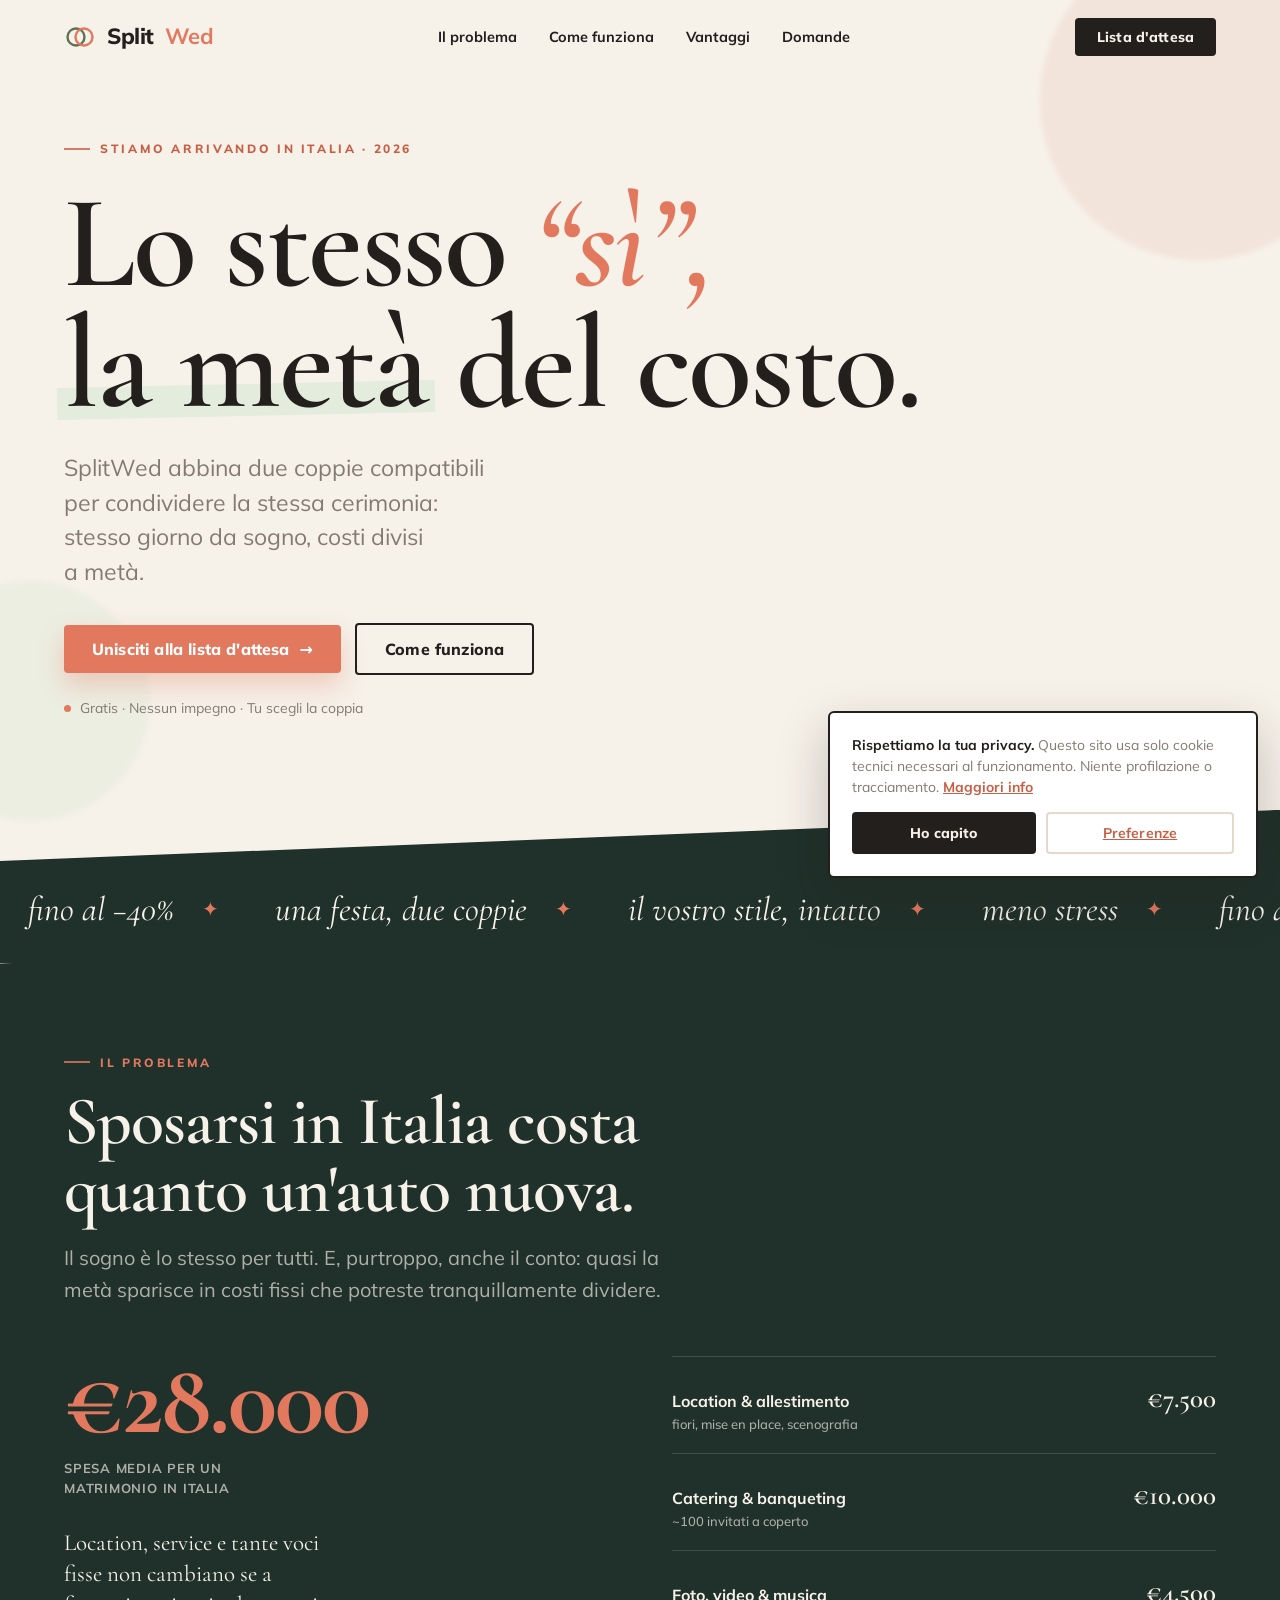
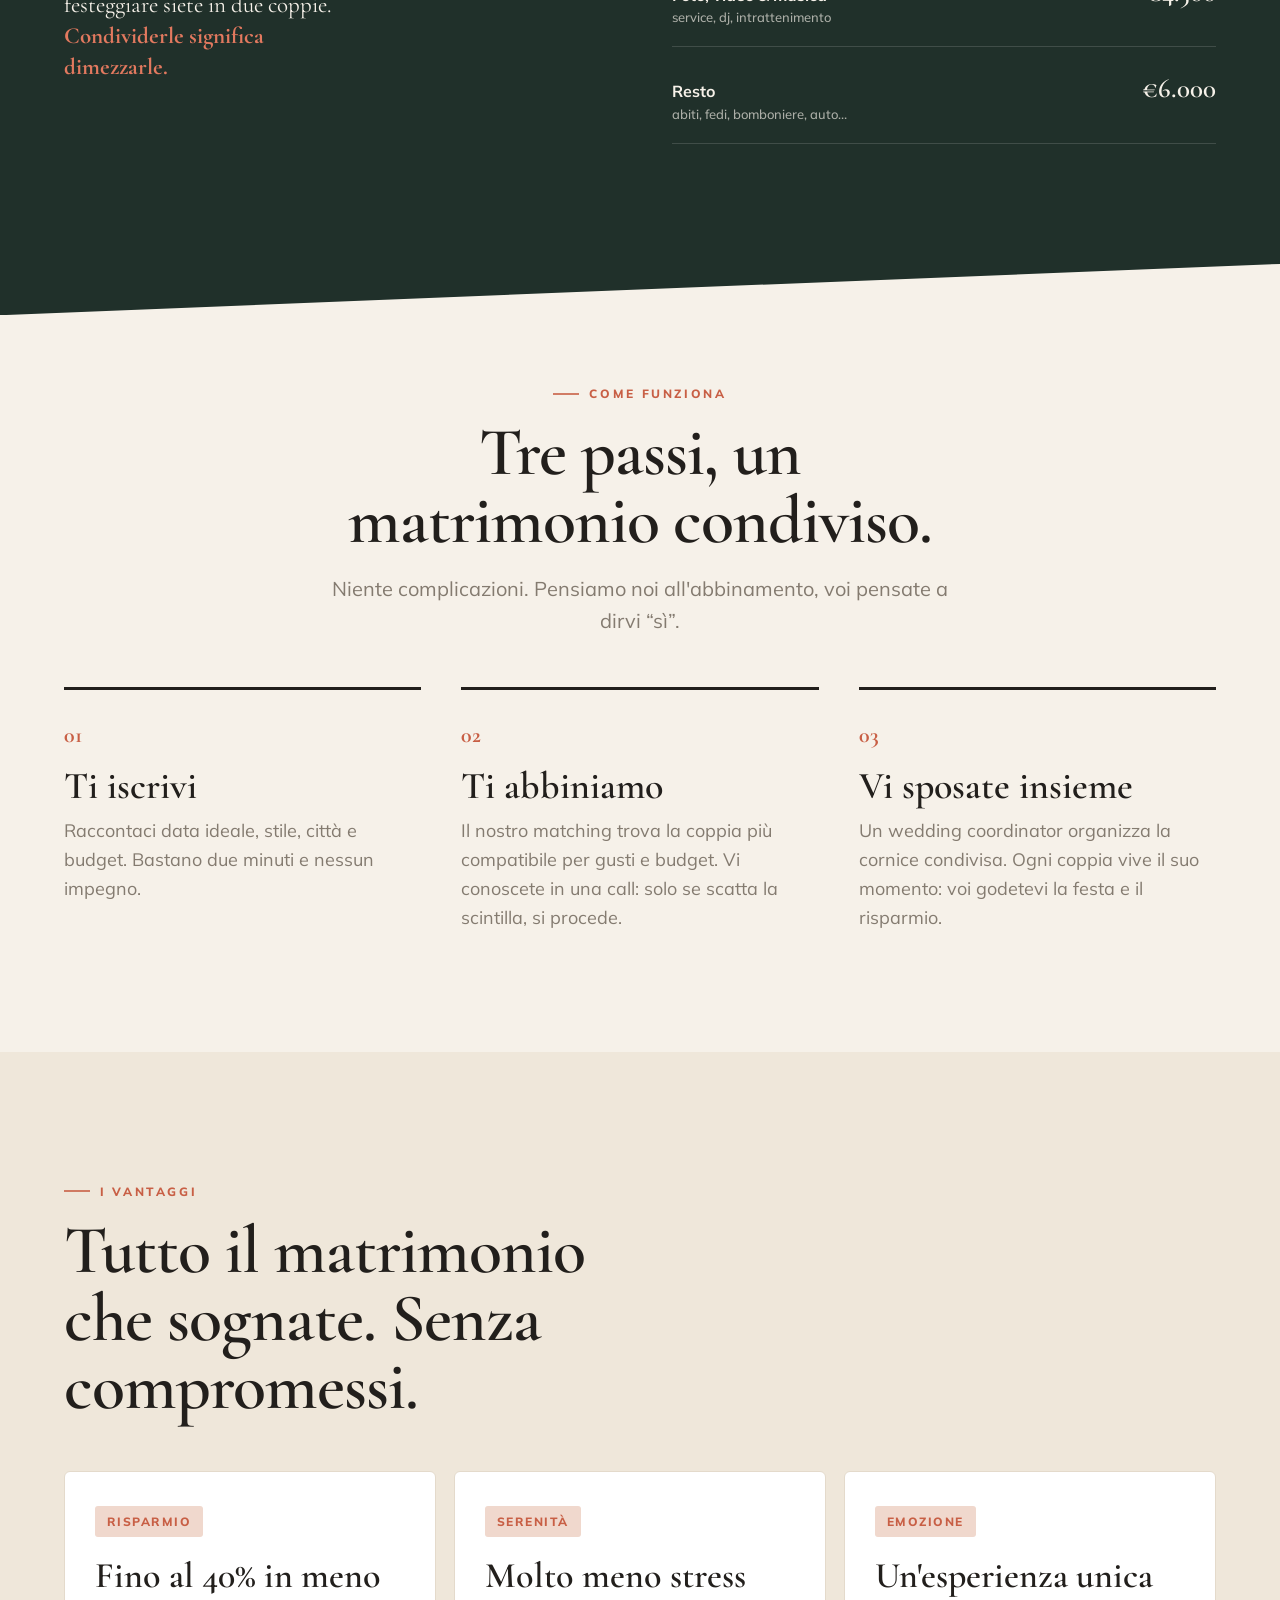
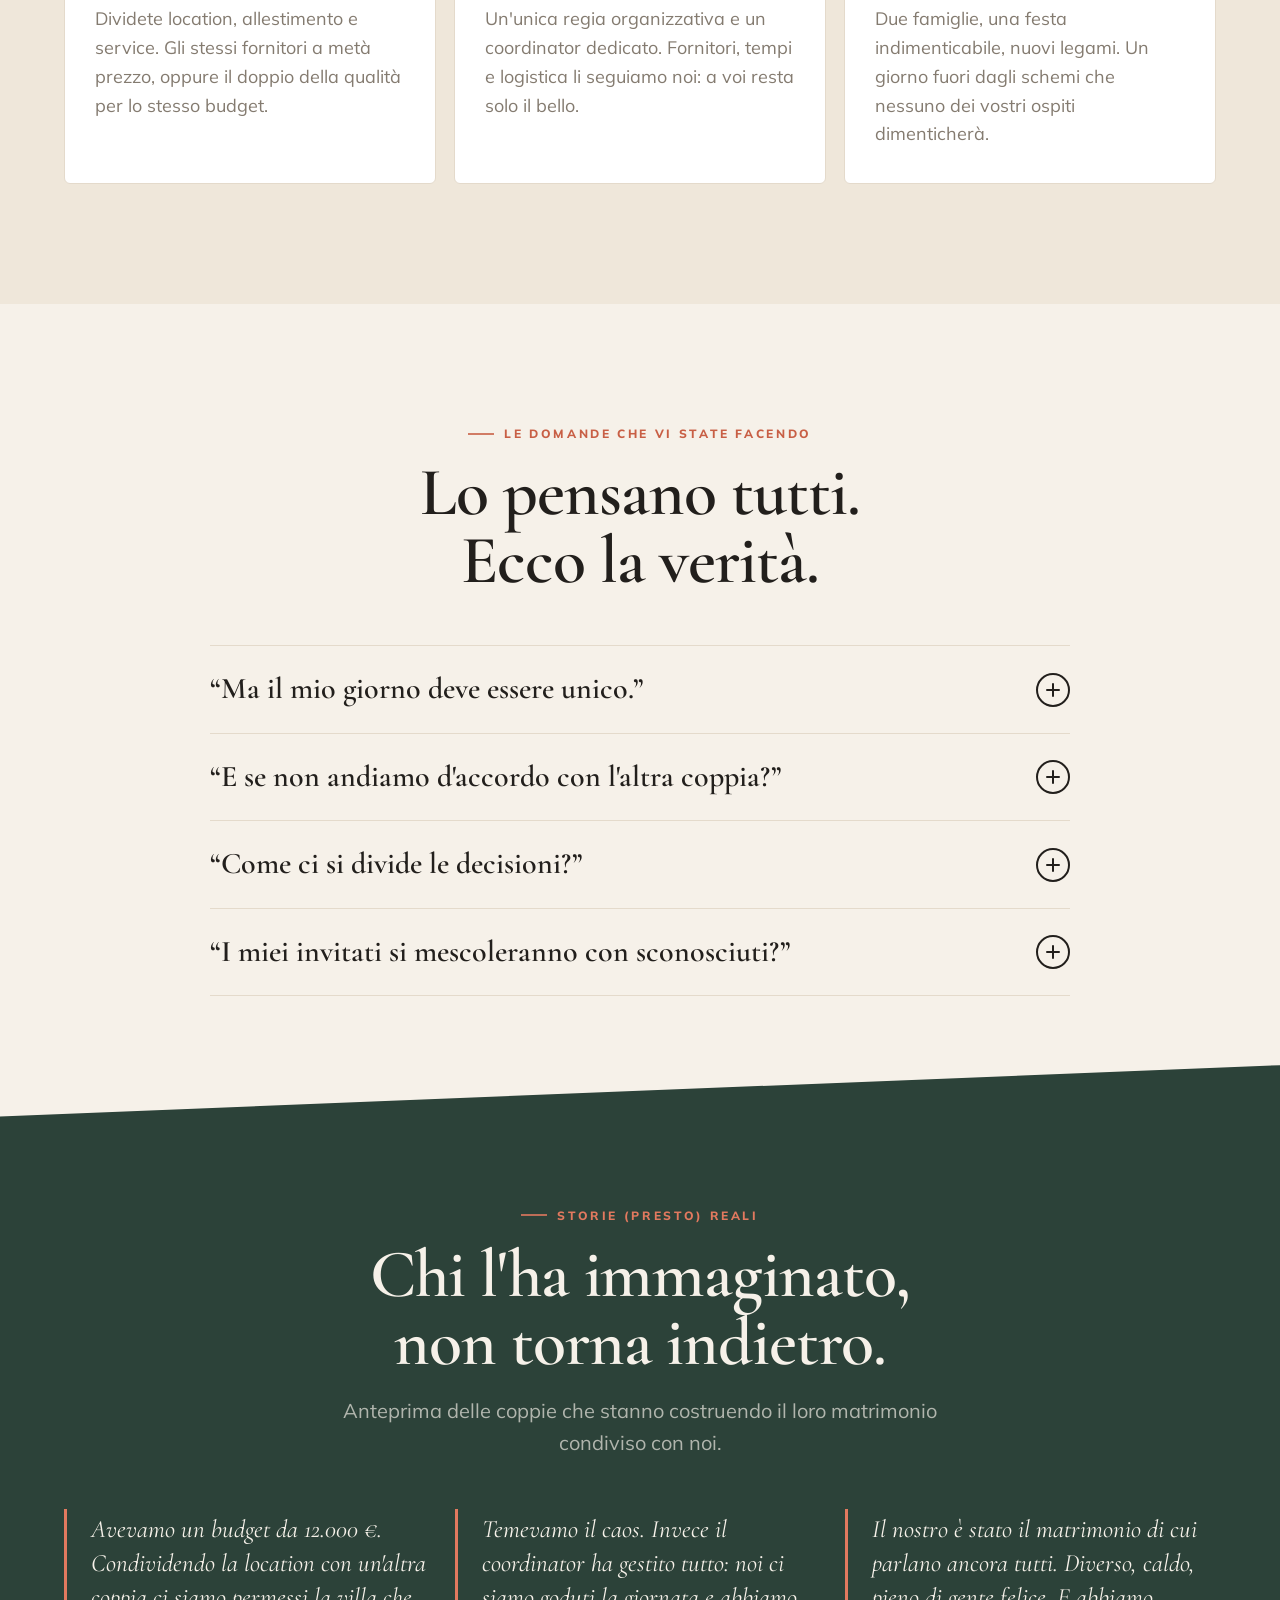
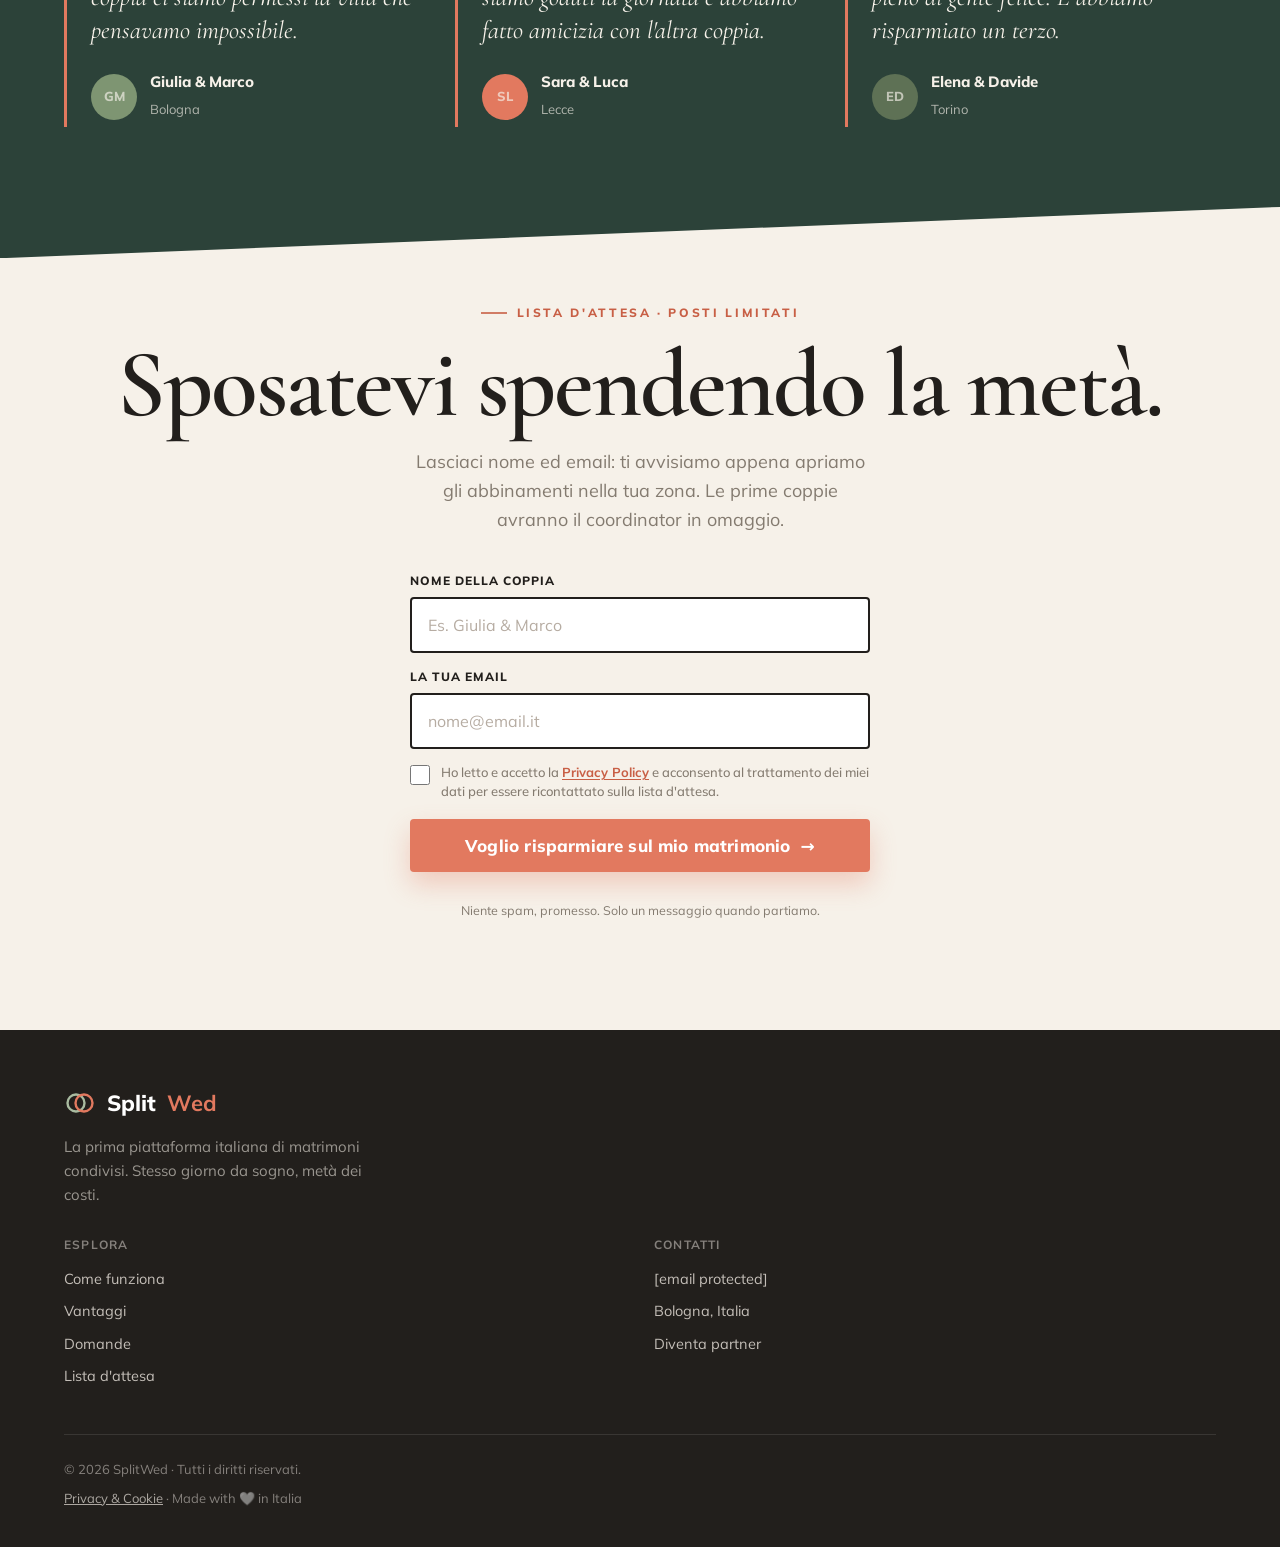
==== commit ecc6d21e: "Refactor code structure for improved readability and maintainability" ====
--- a/index.html
+++ b/index.html
@@ -3,351 +3,275 @@
 <head>
 <meta charset="UTF-8" />
 <meta name="viewport" content="width=device-width, initial-scale=1.0" />
-<title>SplitWed — Un matrimonio condiviso, metà dei costi</title>
+<title>SplitWed · Un matrimonio condiviso, metà dei costi</title>
 <meta name="description" content="SplitWed abbina due coppie compatibili per condividere la stessa cerimonia di matrimonio e risparmiare fino al 40%. Unisciti alla lista d'attesa." />
 <link rel="stylesheet" href="fonts/fonts.css" />
 <style>
   :root {
-    --bg: #FBF6F1;
-    --surface: #FFFFFF;
-    --blush: #F3DED5;
-    --blush-soft: #FAEDE7;
-    --blush-deep: #C98E7E;
+    --cream: #F6F1E9;
+    --cream-2: #EFE7DA;
+    --paper: #FFFFFF;
+    --pine: #20302A;       /* verde profondo per i blocchi scuri */
+    --pine-2: #2C4239;
     --sage: #A9BBA0;
-    --sage-soft: #E4ECDF;
+    --sage-soft: #E3ECDD;
     --sage-deep: #5E7155;
-    --sage-deeper: #46553F;
-    --ink: #3A3531;
-    --muted: #8C857D;
-    --line: #ECE2D9;
-
-    --maxw: 1160px;
-    --r-sm: 12px;
-    --r-md: 20px;
-    --r-lg: 32px;
-    --r-pill: 999px;
-    --shadow-sm: 0 2px 14px rgba(90, 70, 55, 0.06);
-    --shadow-md: 0 18px 50px rgba(90, 70, 55, 0.12);
-
+    --coral: #E2795F;      /* accento caldo */
+    --coral-deep: #C85F45;
+    --blush: #F0D8CD;
+    --ink: #221F1C;
+    --muted: #847B70;
+    --muted-d: rgba(246,241,233,0.66);
+    --line: #E4DACB;
+
+    --maxw: 1200px;
     --serif: "Cormorant Garamond", Georgia, serif;
     --sans: "Mulish", system-ui, sans-serif;
-  }
-
+    --slope: 5vw; /* altezza del taglio diagonale */
+  }
   * { box-sizing: border-box; margin: 0; padding: 0; }
   html { scroll-behavior: smooth; -webkit-text-size-adjust: 100%; }
   body {
-    font-family: var(--sans);
-    color: var(--ink);
-    background: var(--bg);
-    line-height: 1.6;
-    font-size: 17px;
-    overflow-x: hidden;
-    -webkit-font-smoothing: antialiased;
-  }
-  img { max-width: 100%; display: block; }
+    font-family: var(--sans); color: var(--ink); background: var(--cream);
+    line-height: 1.6; font-size: 17px; overflow-x: hidden; -webkit-font-smoothing: antialiased;
+  }
   a { color: inherit; text-decoration: none; }
-  ::selection { background: var(--sage); color: #fff; }
-
-  .wrap { width: 100%; max-width: var(--maxw); margin: 0 auto; padding: 0 22px; }
-
+  ::selection { background: var(--coral); color: #fff; }
+  .wrap { width: 100%; max-width: var(--maxw); margin: 0 auto; padding: 0 24px; }
   .serif { font-family: var(--serif); }
 
-  .kicker {
-    display: inline-flex; align-items: center; gap: 8px;
-    font-size: 12px; font-weight: 700; letter-spacing: 0.16em;
-    text-transform: uppercase; color: var(--sage-deep);
-  }
-  .kicker::before {
-    content: ""; width: 22px; height: 1.5px; background: var(--sage); display: inline-block;
-  }
+  .eyebrow {
+    display: inline-flex; align-items: center; gap: 10px; font-size: 12px; font-weight: 800;
+    letter-spacing: 0.22em; text-transform: uppercase;
+  }
+  .eyebrow::before { content: ""; width: 26px; height: 2px; background: currentColor; display: inline-block; opacity: .8; }
 
   /* ---------- Buttons ---------- */
   .btn {
-    display: inline-flex; align-items: center; justify-content: center; gap: 9px;
-    font-family: var(--sans); font-weight: 700; font-size: 16px;
-    padding: 15px 26px; border-radius: var(--r-pill); border: none; cursor: pointer;
-    transition: transform .18s ease, box-shadow .25s ease, background .2s ease;
-    text-align: center; line-height: 1;
-  }
-  .btn-primary { background: var(--sage-deep); color: #fff; box-shadow: 0 10px 24px rgba(94, 113, 85, 0.28); }
-  .btn-primary:hover { background: var(--sage-deeper); transform: translateY(-2px); box-shadow: 0 16px 32px rgba(94, 113, 85, 0.34); }
-  .btn-ghost { background: transparent; color: var(--ink); padding: 15px 18px; }
-  .btn-ghost:hover { color: var(--sage-deep); }
+    display: inline-flex; align-items: center; justify-content: center; gap: 10px;
+    font-family: var(--sans); font-weight: 800; font-size: 16px; padding: 16px 28px;
+    border-radius: 4px; border: none; cursor: pointer; line-height: 1; letter-spacing: .01em;
+    transition: transform .18s ease, box-shadow .25s ease, background .2s ease, color .2s ease;
+  }
+  .btn-coral { background: var(--coral); color: #fff; box-shadow: 0 12px 26px rgba(226,121,95,.32); }
+  .btn-coral:hover { background: var(--coral-deep); transform: translateY(-2px); box-shadow: 0 18px 34px rgba(226,121,95,.4); }
+  .btn-ink { background: var(--ink); color: var(--cream); }
+  .btn-ink:hover { background: #000; transform: translateY(-2px); }
+  .btn-ghost { background: transparent; color: currentColor; border: 2px solid currentColor; }
+  .btn-ghost:hover { background: currentColor; }
+  .btn-ghost:hover span { color: var(--cream); }
   .btn-arrow { transition: transform .2s ease; }
-  .btn:hover .btn-arrow { transform: translateX(3px); }
+  .btn:hover .btn-arrow { transform: translateX(4px); }
 
   /* ---------- Header ---------- */
   header {
-    position: sticky; top: 0; z-index: 50;
-    background: rgba(251, 246, 241, 0.82);
-    backdrop-filter: blur(14px); -webkit-backdrop-filter: blur(14px);
-    border-bottom: 1px solid transparent; transition: border-color .3s ease, box-shadow .3s ease;
-  }
-  header.scrolled { border-color: var(--line); box-shadow: var(--shadow-sm); }
-  .nav { display: flex; align-items: center; justify-content: space-between; height: 70px; }
-  .logo { display: flex; align-items: center; gap: 10px; font-family: var(--sans); font-weight: 800; font-size: 21px; letter-spacing: -0.01em; }
-  .logo b { color: var(--sage-deep); font-weight: 800; }
-  .logo .rings { flex: none; }
-  .nav-links { display: none; align-items: center; gap: 30px; font-weight: 600; font-size: 15px; color: var(--ink); }
-  .nav-links a:hover { color: var(--sage-deep); }
-  .nav-cta { display: none; }
-
-  /* ---------- Hero ---------- */
-  .hero { position: relative; padding: 56px 0 64px; text-align: center; overflow: hidden; }
-  .hero::before {
-    content: ""; position: absolute; inset: 0;
-    background:
-      radial-gradient(60% 50% at 80% 8%, rgba(243, 222, 213, 0.7), transparent 70%),
-      radial-gradient(55% 45% at 12% 22%, rgba(228, 236, 223, 0.7), transparent 70%);
-    z-index: -1;
-  }
-  .badge {
-    display: inline-flex; align-items: center; gap: 9px; background: var(--surface);
-    border: 1px solid var(--line); border-radius: var(--r-pill);
-    padding: 7px 8px 7px 16px; font-size: 13px; font-weight: 600; color: var(--muted);
-    box-shadow: var(--shadow-sm); margin-bottom: 26px;
-  }
-  .badge .tag { background: var(--blush); color: var(--blush-deep); font-weight: 800; padding: 4px 11px; border-radius: var(--r-pill); font-size: 12px; }
+    position: fixed; top: 0; left: 0; right: 0; z-index: 60; transition: background .3s ease, box-shadow .3s ease;
+  }
+  header.scrolled { background: rgba(246,241,233,.9); backdrop-filter: blur(14px); -webkit-backdrop-filter: blur(14px); box-shadow: 0 1px 0 var(--line); }
+  .nav { display: flex; align-items: center; justify-content: space-between; height: 74px; }
+  .logo { display: flex; align-items: center; gap: 11px; font-weight: 800; font-size: 22px; letter-spacing: -0.02em; }
+  .logo b { color: var(--coral); }
+  .nav-links { display: none; gap: 32px; font-weight: 700; font-size: 14.5px; }
+  .nav-links a { position: relative; }
+  .nav-links a::after { content: ""; position: absolute; left: 0; bottom: -5px; width: 0; height: 2px; background: var(--coral); transition: width .25s ease; }
+  .nav-links a:hover::after { width: 100%; }
+  .nav-cta { display: inline-flex; }
+
+  /* ---------- HERO ---------- */
+  .hero { position: relative; background: var(--cream); padding: 130px 0 calc(90px + var(--slope)); overflow: hidden; }
+  .hero .blob { position: absolute; border-radius: 50%; filter: blur(2px); opacity: .5; z-index: 0; }
+  .hero .blob.b1 { width: 320px; height: 320px; background: var(--blush); top: -60px; right: -80px; }
+  .hero .blob.b2 { width: 240px; height: 240px; background: var(--sage-soft); bottom: 40px; left: -90px; }
+  .hero-inner { position: relative; z-index: 2; }
+  .hero .eyebrow { color: var(--coral-deep); margin-bottom: 24px; }
   .hero h1 {
-    font-family: var(--serif); font-weight: 600; letter-spacing: -0.01em;
-    font-size: clamp(42px, 11vw, 84px); line-height: 1.02; color: var(--ink);
-    margin: 0 auto 22px; max-width: 16ch; text-wrap: balance;
-  }
-  .hero h1 em { font-style: italic; color: var(--sage-deep); }
-  .hero .sub {
-    font-size: clamp(17px, 4.4vw, 21px); color: var(--muted); max-width: 30ch;
-    margin: 0 auto 34px; line-height: 1.5; text-wrap: pretty;
-  }
-  .hero-cta { display: flex; flex-direction: column; gap: 12px; align-items: center; }
-  .hero-note { font-size: 13.5px; color: var(--muted); margin-top: 16px; display: flex; align-items: center; gap: 8px; justify-content: center; }
-  .dot { width: 7px; height: 7px; border-radius: 50%; background: var(--sage); display: inline-block; }
-
-  .hero-stats {
-    display: grid; grid-template-columns: repeat(3, 1fr); gap: 0;
-    max-width: 560px; margin: 48px auto 0; background: var(--surface);
-    border: 1px solid var(--line); border-radius: var(--r-md); box-shadow: var(--shadow-sm);
-    overflow: hidden;
-  }
-  .hero-stats .cell { padding: 22px 12px; text-align: center; }
-  .hero-stats .cell + .cell { border-left: 1px solid var(--line); }
-  .hero-stats .num { font-family: var(--serif); font-weight: 600; font-size: clamp(30px, 9vw, 42px); color: var(--sage-deep); line-height: 1; }
-  .hero-stats .lbl { font-size: 12px; font-weight: 600; color: var(--muted); margin-top: 8px; letter-spacing: .02em; }
-
-  /* ---------- Section scaffolding ---------- */
-  section { padding: 72px 0; }
-  .sec-head { max-width: 620px; margin-bottom: 44px; }
-  .sec-head.center { margin-left: auto; margin-right: auto; text-align: center; }
-  .sec-head h2 {
-    font-family: var(--serif); font-weight: 600; letter-spacing: -0.01em;
-    font-size: clamp(32px, 8vw, 52px); line-height: 1.06; margin: 14px 0 16px; text-wrap: balance;
-  }
-  .sec-head p { color: var(--muted); font-size: clamp(16px, 4.2vw, 19px); text-wrap: pretty; }
-
-  /* ---------- Problema ---------- */
-  .problema { background: linear-gradient(180deg, var(--bg), var(--blush-soft)); }
-  .cost-hero {
-    background: var(--surface); border: 1px solid var(--line); border-radius: var(--r-lg);
-    padding: 34px 26px; box-shadow: var(--shadow-md); text-align: center; margin-bottom: 18px;
-  }
-  .cost-hero .big {
-    font-family: var(--serif); font-weight: 700; color: var(--blush-deep);
-    font-size: clamp(60px, 19vw, 120px); line-height: .95; letter-spacing: -0.02em;
-  }
-  .cost-hero .cap { font-size: 15px; color: var(--muted); font-weight: 600; margin-top: 6px; }
-  .cost-grid { display: grid; grid-template-columns: 1fr; gap: 14px; }
-  .cost-item {
-    background: var(--surface); border: 1px solid var(--line); border-radius: var(--r-md);
-    padding: 20px 22px; display: flex; align-items: baseline; justify-content: space-between; gap: 16px;
-  }
-  .cost-item .label { font-weight: 600; }
-  .cost-item .label small { display: block; color: var(--muted); font-weight: 500; font-size: 13px; margin-top: 2px; }
-  .cost-item .val { font-family: var(--serif); font-weight: 600; font-size: 28px; color: var(--ink); white-space: nowrap; }
-  .cost-foot { margin-top: 24px; font-size: 17px; color: var(--ink); text-align: center; max-width: 46ch; margin-inline: auto; }
-  .cost-foot b { color: var(--sage-deep); }
-
-  /* ---------- Come funziona ---------- */
-  .steps { display: grid; grid-template-columns: 1fr; gap: 18px; }
-  .step {
-    background: var(--surface); border: 1px solid var(--line); border-radius: var(--r-lg);
-    padding: 30px 26px; position: relative; box-shadow: var(--shadow-sm);
-  }
-  .step .n {
-    font-family: var(--serif); font-weight: 700; font-size: 22px; color: #fff;
-    width: 46px; height: 46px; border-radius: 50%; background: var(--sage-deep);
-    display: flex; align-items: center; justify-content: center; margin-bottom: 18px;
-  }
-  .step h3 { font-family: var(--serif); font-weight: 600; font-size: 27px; margin-bottom: 8px; }
+    font-family: var(--serif); font-weight: 600; letter-spacing: -0.015em;
+    font-size: clamp(52px, 15vw, 132px); line-height: 0.92; margin-bottom: 26px; text-wrap: balance;
+  }
+  .hero h1 .out { color: var(--ink); }
+  .hero h1 em { font-style: italic; color: var(--coral); }
+  .hero h1 .mark { display: inline-block; position: relative; }
+  .hero h1 .mark::after { content: ""; position: absolute; left: -2%; right: -2%; bottom: 8%; height: 26%; background: var(--sage-soft); z-index: -1; transform: rotate(-1.2deg); }
+  .hero .lead { font-size: clamp(18px, 4.6vw, 23px); color: var(--muted); max-width: 30ch; line-height: 1.5; margin-bottom: 34px; text-wrap: pretty; }
+  .hero-cta { display: flex; flex-wrap: wrap; gap: 14px; align-items: center; }
+  .hero-note { margin-top: 22px; font-size: 14px; color: var(--muted); display: flex; align-items: center; gap: 9px; }
+  .dot { width: 7px; height: 7px; border-radius: 50%; background: var(--coral); }
+
+  /* sloped marquee strip */
+  .marquee {
+    position: relative; z-index: 3; background: var(--pine); color: var(--cream);
+    margin-top: calc(var(--slope) * -1);
+    clip-path: polygon(0 var(--slope), 100% 0, 100% 100%, 0 100%);
+    padding: calc(var(--slope) + 22px) 0 26px; overflow: hidden;
+  }
+  .marquee-track { display: flex; gap: 0; white-space: nowrap; width: max-content; animation: scroll 26s linear infinite; }
+  .marquee-track span { font-family: var(--serif); font-style: italic; font-size: clamp(22px, 5vw, 34px); padding: 0 28px; display: inline-flex; align-items: center; gap: 28px; }
+  .marquee-track span::after { content: "✦"; color: var(--coral); font-style: normal; font-size: .6em; }
+  @keyframes scroll { to { transform: translateX(-50%); } }
+  @media (prefers-reduced-motion: reduce) { .marquee-track { animation: none; } }
+
+  /* ---------- Sezioni base ---------- */
+  section { position: relative; }
+  .pad { padding: 88px 0; }
+  .sec-head { max-width: 640px; margin-bottom: 50px; }
+  .sec-head.center { margin-inline: auto; text-align: center; }
+  .sec-head h2 { font-family: var(--serif); font-weight: 600; letter-spacing: -0.015em; font-size: clamp(38px, 9vw, 68px); line-height: 1.0; margin: 16px 0 18px; text-wrap: balance; }
+  .sec-head p { color: var(--muted); font-size: clamp(16px, 4.2vw, 20px); text-wrap: pretty; }
+
+  /* ---------- PROBLEMA (blocco scuro sloped) ---------- */
+  .problema {
+    background: var(--pine); color: var(--cream);
+    padding: calc(var(--slope) + 80px) 0 calc(var(--slope) + 80px);
+    clip-path: polygon(0 var(--slope), 100% 0, 100% calc(100% - var(--slope)), 0 100%);
+    margin: calc(var(--slope) * -1) 0;
+  }
+  .problema .eyebrow { color: var(--coral); }
+  .problema .sec-head h2 { color: var(--cream); }
+  .problema .sec-head p { color: var(--muted-d); }
+  .cost-top { display: grid; gap: 48px; align-items: start; margin-bottom: 40px; }
+  .cost-left { display: flex; flex-direction: column; gap: 30px; }
+  .cost-big { font-family: var(--serif); font-weight: 700; line-height: 0.85; letter-spacing: -0.02em; color: var(--coral); font-size: clamp(60px, 8vw, 116px); overflow-wrap: break-word; }
+  .cost-big small { display: block; font-family: var(--sans); font-weight: 700; font-size: 13px; letter-spacing: .06em; color: var(--muted-d); margin-top: 16px; max-width: 24ch; line-height: 1.5; }
+  .cost-list { display: grid; gap: 0; }
+  .cost-row { display: grid; grid-template-columns: 1fr auto; align-items: baseline; gap: 28px; padding: 20px 0; border-top: 1px solid rgba(255,255,255,.14); }
+  .cost-row:last-child { border-bottom: 1px solid rgba(255,255,255,.14); }
+  .cost-row .lab { font-weight: 700; font-size: 16px; line-height: 1.3; }
+  .cost-row .lab small { display: block; color: var(--muted-d); font-weight: 500; font-size: 13px; margin-top: 4px; }
+  .cost-row .v { font-family: var(--serif); font-weight: 600; font-size: 27px; white-space: nowrap; color: var(--cream); }
+  .cost-foot { font-size: clamp(18px, 4vw, 23px); font-family: var(--serif); max-width: 26ch; line-height: 1.35; }
+  .cost-foot b { color: var(--coral); font-weight: 700; }
+
+  /* ---------- COME FUNZIONA ---------- */
+  .steps { display: grid; gap: 26px; counter-reset: s; }
+  .step { position: relative; padding-top: 28px; border-top: 3px solid var(--ink); }
+  .step .n { counter-increment: s; font-family: var(--serif); font-weight: 700; font-size: 22px; color: var(--coral-deep); display: block; margin-bottom: 14px; }
+  .step .n::before { content: "0" counter(s); }
+  .step h3 { font-family: var(--serif); font-weight: 600; font-size: clamp(28px, 7vw, 38px); line-height: 1.05; margin-bottom: 10px; }
   .step p { color: var(--muted); }
-  .step .line { display: none; }
-
-  /* ---------- Vantaggi ---------- */
-  .vantaggi { background: var(--sage-deeper); color: #F4F1EB; }
-  .vantaggi .sec-head h2 { color: #fff; }
-  .vantaggi .sec-head p { color: rgba(244, 241, 235, 0.72); }
-  .vantaggi .kicker { color: var(--sage); }
-  .vantaggi .kicker::before { background: var(--sage); }
-  .ben-grid { display: grid; grid-template-columns: 1fr; gap: 16px; }
-  .ben {
-    background: rgba(255,255,255,0.05); border: 1px solid rgba(255,255,255,0.12);
-    border-radius: var(--r-lg); padding: 30px 26px; backdrop-filter: blur(4px);
-  }
-  .ben .ico {
-    width: 52px; height: 52px; border-radius: 14px; background: rgba(169, 187, 160, 0.22);
-    display: flex; align-items: center; justify-content: center; margin-bottom: 18px;
-    border: 1px solid rgba(169,187,160,0.4);
-  }
-  .ben h3 { font-family: var(--serif); font-weight: 600; font-size: 27px; margin-bottom: 8px; color: #fff; }
-  .ben p { color: rgba(244, 241, 235, 0.74); }
-
-  /* ---------- Obiezioni ---------- */
-  .faq-list { display: grid; gap: 12px; max-width: 760px; margin: 0 auto; }
-  .faq {
-    background: var(--surface); border: 1px solid var(--line); border-radius: var(--r-md);
-    overflow: hidden; transition: box-shadow .25s ease, border-color .25s ease;
-  }
-  .faq.open { box-shadow: var(--shadow-md); border-color: var(--blush); }
-  .faq button {
-    width: 100%; background: none; border: none; cursor: pointer; text-align: left;
-    padding: 22px 22px; display: flex; align-items: center; justify-content: space-between; gap: 16px;
-    font-family: var(--serif); font-weight: 600; font-size: clamp(19px, 5vw, 24px); color: var(--ink);
-  }
-  .faq .ic { flex: none; width: 30px; height: 30px; border-radius: 50%; background: var(--blush-soft); display: flex; align-items: center; justify-content: center; transition: transform .3s ease, background .2s ease; }
-  .faq.open .ic { transform: rotate(45deg); background: var(--blush); }
-  .faq .ic svg { display: block; }
+
+  /* ---------- VANTAGGI ---------- */
+  .vantaggi { background: var(--cream-2); }
+  .ben-grid { display: grid; gap: 18px; }
+  .ben { background: var(--paper); border: 1px solid var(--line); border-radius: 6px; padding: 34px 30px; transition: transform .25s ease, box-shadow .25s ease; }
+  .ben:hover { transform: translateY(-4px); box-shadow: 0 22px 48px rgba(90,70,55,.12); }
+  .ben .tag { display: inline-block; font-size: 12px; font-weight: 800; letter-spacing: .12em; text-transform: uppercase; color: var(--coral-deep); background: var(--blush); padding: 6px 12px; border-radius: 3px; margin-bottom: 20px; }
+  .ben h3 { font-family: var(--serif); font-weight: 600; font-size: clamp(28px, 7vw, 36px); line-height: 1.05; margin-bottom: 10px; }
+  .ben p { color: var(--muted); }
+
+  /* ---------- OBIEZIONI ---------- */
+  .faq-list { display: grid; gap: 0; max-width: 860px; margin: 0 auto; }
+  .faq { border-top: 1px solid var(--line); }
+  .faq:last-child { border-bottom: 1px solid var(--line); }
+  .faq button { width: 100%; background: none; border: none; cursor: pointer; text-align: left; padding: 26px 0; display: flex; align-items: center; justify-content: space-between; gap: 20px; font-family: var(--serif); font-weight: 600; font-size: clamp(21px, 5.5vw, 30px); color: var(--ink); line-height: 1.15; }
+  .faq .ic { flex: none; width: 34px; height: 34px; border-radius: 50%; border: 2px solid var(--ink); display: flex; align-items: center; justify-content: center; transition: transform .3s ease, background .25s ease, border-color .25s ease; }
+  .faq.open .ic { transform: rotate(45deg); background: var(--coral); border-color: var(--coral); }
+  .faq.open .ic svg path { stroke: #fff; }
   .faq .ans { max-height: 0; overflow: hidden; transition: max-height .35s ease; }
-  .faq .ans-inner { padding: 0 22px 24px; color: var(--muted); font-size: 16.5px; max-width: 60ch; }
-  .faq .ans-inner b { color: var(--sage-deep); font-weight: 700; }
-
-  /* ---------- Testimonial ---------- */
-  .testi { background: linear-gradient(180deg, var(--blush-soft), var(--bg)); }
-  .testi-grid { display: grid; grid-template-columns: 1fr; gap: 18px; }
-  .quote {
-    background: var(--surface); border: 1px solid var(--line); border-radius: var(--r-lg);
-    padding: 30px 28px; box-shadow: var(--shadow-sm); display: flex; flex-direction: column;
-  }
-  .quote .mark { font-family: var(--serif); font-size: 64px; line-height: .6; color: var(--blush); height: 30px; }
-  .quote p { font-family: var(--serif); font-style: italic; font-size: 22px; line-height: 1.4; color: var(--ink); margin-bottom: 22px; flex: 1; }
+  .faq .ans-inner { padding: 0 0 28px; color: var(--muted); font-size: 17px; max-width: 64ch; }
+  .faq .ans-inner b { color: var(--coral-deep); font-weight: 700; }
+
+  /* ---------- TESTIMONIAL (blocco scuro sloped) ---------- */
+  .testi {
+    background: var(--pine-2); color: var(--cream);
+    padding: calc(var(--slope) + 80px) 0 calc(var(--slope) + 80px);
+    clip-path: polygon(0 var(--slope), 100% 0, 100% calc(100% - var(--slope)), 0 100%);
+    margin: calc(var(--slope) * -1) 0;
+  }
+  .testi .eyebrow { color: var(--coral); }
+  .testi .sec-head h2 { color: var(--cream); }
+  .testi .sec-head p { color: var(--muted-d); }
+  .testi-grid { display: grid; gap: 20px; }
+  .quote { border-left: 3px solid var(--coral); padding: 4px 0 4px 24px; display: flex; flex-direction: column; }
+  .quote p { font-family: var(--serif); font-style: italic; font-size: clamp(20px, 5vw, 25px); line-height: 1.35; margin-bottom: 22px; flex: 1; }
   .quote .who { display: flex; align-items: center; gap: 13px; }
-  .quote .av { width: 46px; height: 46px; border-radius: 50%; flex: none; display: flex; align-items: center; justify-content: center; font-weight: 800; font-size: 15px; color: #fff; font-family: var(--sans); }
-  .quote .who b { font-weight: 700; font-size: 15px; display: block; }
-  .quote .who span { color: var(--muted); font-size: 13.5px; }
-
-  /* ---------- CTA finale ---------- */
-  .cta-final { padding-bottom: 80px; }
-  .cta-card {
-    background: var(--surface); border: 1px solid var(--line); border-radius: var(--r-lg);
-    padding: 40px 26px; box-shadow: var(--shadow-md); text-align: center; position: relative; overflow: hidden;
-  }
-  .cta-card::before {
-    content: ""; position: absolute; inset: 0;
-    background: radial-gradient(70% 60% at 50% -10%, rgba(228, 236, 223, 0.8), transparent 70%);
-    z-index: 0;
-  }
-  .cta-card > * { position: relative; z-index: 1; }
-  .cta-card h2 { font-family: var(--serif); font-weight: 600; font-size: clamp(32px, 8.5vw, 54px); line-height: 1.04; margin-bottom: 14px; text-wrap: balance; }
-  .cta-card .lead { color: var(--muted); max-width: 40ch; margin: 0 auto 30px; font-size: 18px; }
-  form.signup { display: grid; gap: 12px; max-width: 440px; margin: 0 auto; text-align: left; }
-  .field label { display: block; font-size: 13px; font-weight: 700; color: var(--ink); margin-bottom: 6px; letter-spacing: .02em; }
-  .field input {
-    width: 100%; font-family: var(--sans); font-size: 16px; color: var(--ink);
-    padding: 15px 16px; border: 1.5px solid var(--line); border-radius: var(--r-sm);
-    background: var(--bg); transition: border-color .2s ease, background .2s ease;
-  }
+  .quote .av { width: 46px; height: 46px; border-radius: 50%; flex: none; display: flex; align-items: center; justify-content: center; font-weight: 800; font-size: 15px; color: #fff; }
+  .quote .who b { font-weight: 800; font-size: 15px; display: block; }
+  .quote .who span { color: var(--muted-d); font-size: 13px; }
+
+  /* ---------- CTA FINALE ---------- */
+  .cta { padding: 96px 0 110px; text-align: center; }
+  .cta .eyebrow { color: var(--coral-deep); justify-content: center; display: flex; margin-bottom: 18px; }
+  .cta h2 { font-family: var(--serif); font-weight: 600; font-size: clamp(44px, 12vw, 96px); line-height: 0.94; letter-spacing: -0.02em; margin-bottom: 18px; text-wrap: balance; }
+  .cta .lead { color: var(--muted); max-width: 42ch; margin: 0 auto 36px; font-size: 18px; }
+  form.signup { display: grid; gap: 14px; max-width: 460px; margin: 0 auto; text-align: left; }
+  .field label { display: block; font-size: 12px; font-weight: 800; letter-spacing: .08em; text-transform: uppercase; color: var(--ink); margin-bottom: 7px; }
+  .field input { width: 100%; font-family: var(--sans); font-size: 16px; color: var(--ink); padding: 16px; border: 2px solid var(--ink); border-radius: 4px; background: var(--paper); transition: border-color .2s ease, box-shadow .2s ease; }
   .field input::placeholder { color: #B6ACA2; }
-  .field input:focus { outline: none; border-color: var(--sage); background: #fff; }
-  .field input.err { border-color: var(--blush-deep); background: #FCF1EE; }
-  .field .msg { font-size: 12.5px; color: var(--blush-deep); margin-top: 5px; min-height: 0; display: none; }
+  .field input:focus { outline: none; border-color: var(--coral); box-shadow: 0 0 0 4px rgba(226,121,95,.15); }
+  .field input.err { border-color: var(--coral-deep); background: #FCF1EE; }
+  .field .msg { font-size: 12.5px; color: var(--coral-deep); margin-top: 6px; display: none; font-weight: 600; }
   .field.invalid .msg { display: block; }
-  /* consent checkbox */
-  .consent { display: flex; align-items: flex-start; gap: 11px; margin-top: 2px; }
-  .consent input { flex: none; width: 20px; height: 20px; margin-top: 2px; accent-color: var(--sage-deep); cursor: pointer; }
+  .consent { display: flex; align-items: flex-start; gap: 11px; }
+  .consent input { flex: none; width: 20px; height: 20px; margin-top: 2px; accent-color: var(--coral); cursor: pointer; }
   .consent label { font-size: 13px; color: var(--muted); line-height: 1.45; font-weight: 500; cursor: pointer; }
-  .consent a { color: var(--sage-deep); font-weight: 700; text-decoration: underline; text-underline-offset: 2px; }
-  .consent.invalid label { color: var(--blush-deep); }
-  .consent.invalid input { outline: 2px solid var(--blush-deep); outline-offset: 1px; border-radius: 4px; }
-  form.signup .btn-primary { width: 100%; margin-top: 6px; padding: 17px; font-size: 17px; }
-  .privacy { font-size: 12.5px; color: var(--muted); margin-top: 14px; }
-  .success { display: none; padding: 20px 6px; }
+  .consent a { color: var(--coral-deep); font-weight: 700; text-decoration: underline; text-underline-offset: 2px; }
+  .consent.invalid label { color: var(--coral-deep); }
+  .consent.invalid input { outline: 2px solid var(--coral-deep); outline-offset: 1px; border-radius: 4px; }
+  form.signup .btn-coral { width: 100%; margin-top: 4px; padding: 18px; font-size: 17px; }
+  .privacy { font-size: 12.5px; color: var(--muted); margin-top: 14px; text-align: center; }
+  .success { display: none; }
   .success.show { display: block; animation: pop .4s ease; }
-  .success .check { width: 64px; height: 64px; border-radius: 50%; background: var(--sage-soft); display: flex; align-items: center; justify-content: center; margin: 0 auto 18px; }
-  .success h3 { font-family: var(--serif); font-weight: 600; font-size: 32px; margin-bottom: 10px; }
-  .success p { color: var(--muted); max-width: 36ch; margin: 0 auto; }
+  .success .check { width: 70px; height: 70px; border-radius: 50%; background: var(--sage-soft); display: flex; align-items: center; justify-content: center; margin: 0 auto 20px; }
+  .success h3 { font-family: var(--serif); font-weight: 600; font-size: 38px; margin-bottom: 10px; }
+  .success p { color: var(--muted); max-width: 38ch; margin: 0 auto; }
   @keyframes pop { from { opacity: 0; transform: scale(.94); } to { opacity: 1; transform: scale(1); } }
 
   /* ---------- Footer ---------- */
-  footer { background: var(--ink); color: #E8E2DB; padding: 48px 0 36px; }
-  .foot-top { display: flex; flex-direction: column; gap: 26px; }
-  .foot-brand { display: flex; align-items: center; gap: 10px; font-weight: 800; font-size: 21px; color: #fff; }
-  .foot-brand b { color: var(--sage); }
-  .foot-desc { color: rgba(232, 226, 219, 0.6); max-width: 34ch; font-size: 15px; }
-  .foot-cols { display: grid; grid-template-columns: 1fr 1fr; gap: 26px; }
-  .foot-cols h5 { font-size: 12px; letter-spacing: .1em; text-transform: uppercase; color: rgba(232,226,219,0.5); margin-bottom: 12px; }
-  .foot-cols a, .foot-cols span { display: block; font-size: 14.5px; color: rgba(232,226,219,0.82); margin-bottom: 9px; }
-  .foot-cols a:hover { color: var(--sage); }
-  .foot-bot { border-top: 1px solid rgba(255,255,255,0.1); margin-top: 34px; padding-top: 22px; display: flex; flex-direction: column; gap: 8px; font-size: 13px; color: rgba(232,226,219,0.5); }
+  footer { background: var(--ink); color: #E8E2DB; padding: 56px 0 38px; }
+  .foot-top { display: flex; flex-direction: column; gap: 28px; }
+  .foot-brand { display: flex; align-items: center; gap: 11px; font-weight: 800; font-size: 22px; color: #fff; }
+  .foot-brand b { color: var(--coral); }
+  .foot-desc { color: rgba(232,226,219,.6); max-width: 34ch; font-size: 15px; }
+  .foot-cols { display: grid; grid-template-columns: 1fr 1fr; gap: 28px; }
+  .foot-cols h5 { font-size: 12px; letter-spacing: .1em; text-transform: uppercase; color: rgba(232,226,219,.5); margin-bottom: 13px; }
+  .foot-cols a, .foot-cols span { display: block; font-size: 14.5px; color: rgba(232,226,219,.82); margin-bottom: 9px; }
+  .foot-cols a:hover { color: var(--coral); }
+  .foot-bot { border-top: 1px solid rgba(255,255,255,.1); margin-top: 38px; padding-top: 24px; display: flex; flex-direction: column; gap: 8px; font-size: 13px; color: rgba(232,226,219,.5); }
+  .foot-bot a { color: rgba(232,226,219,.7); text-decoration: underline; }
 
   /* ---------- Cookie banner ---------- */
-  .cookie-banner {
-    position: fixed; left: 16px; right: 16px; bottom: 16px; z-index: 80;
-    background: var(--surface); border: 1px solid var(--line); border-radius: var(--r-md);
-    box-shadow: var(--shadow-md); padding: 20px 22px;
-    display: flex; flex-direction: column; gap: 14px;
-    transform: translateY(140%); opacity: 0; transition: transform .45s cubic-bezier(.2,.7,.2,1), opacity .4s ease;
-  }
+  .cookie-banner { position: fixed; left: 16px; right: 16px; bottom: 16px; z-index: 80; background: var(--paper); border: 2px solid var(--ink); border-radius: 6px; box-shadow: 0 20px 50px rgba(34,31,28,.25); padding: 22px; display: flex; flex-direction: column; gap: 14px; transform: translateY(160%); opacity: 0; transition: transform .45s cubic-bezier(.2,.7,.2,1), opacity .4s ease; }
   .cookie-banner.show { transform: none; opacity: 1; }
   .cookie-banner p { font-size: 14px; color: var(--muted); line-height: 1.5; }
-  .cookie-banner p b { color: var(--ink); font-weight: 700; }
-  .cookie-banner a { color: var(--sage-deep); font-weight: 700; text-decoration: underline; text-underline-offset: 2px; }
+  .cookie-banner p b { color: var(--ink); }
+  .cookie-banner a { color: var(--coral-deep); font-weight: 700; text-decoration: underline; }
   .cookie-actions { display: flex; gap: 10px; flex-wrap: wrap; }
-  .cookie-actions .btn { padding: 11px 22px; font-size: 14px; flex: 1; min-width: 120px; }
-  .btn-outline { background: transparent; color: var(--ink); border: 1.5px solid var(--line); }
-  .btn-outline:hover { border-color: var(--sage); color: var(--sage-deep); }
-  @media (min-width: 720px) {
-    .cookie-banner { left: auto; right: 22px; bottom: 22px; max-width: 420px; }
-  }
-
-  /* ---------- Reveal animation ---------- */
-  .reveal { opacity: 0; transform: translateY(22px); transition: opacity .7s cubic-bezier(.2,.7,.2,1), transform .7s cubic-bezier(.2,.7,.2,1); }
+  .cookie-actions .btn { padding: 12px 22px; font-size: 14px; flex: 1; min-width: 120px; }
+  .btn-outline { background: transparent; color: var(--ink); border: 2px solid var(--line); }
+  .btn-outline:hover { border-color: var(--ink); }
+  @media (min-width: 720px) { .cookie-banner { left: auto; right: 22px; bottom: 22px; max-width: 430px; } }
+
+  /* ---------- Reveal ---------- */
+  .reveal { opacity: 0; transform: translateY(26px); transition: opacity .7s cubic-bezier(.2,.7,.2,1), transform .7s cubic-bezier(.2,.7,.2,1); }
   .reveal.in { opacity: 1; transform: none; }
   @media (prefers-reduced-motion: reduce) { .reveal { opacity: 1; transform: none; transition: none; } html { scroll-behavior: auto; } }
 
   /* ---------- Responsive ---------- */
-  @media (min-width: 600px) {
-    .hero-cta { flex-direction: row; justify-content: center; }
-    .cost-grid { grid-template-columns: 1fr 1fr; }
-    .testi-grid { grid-template-columns: 1fr 1fr; }
+  @media (min-width: 760px) {
+    .ben-grid { grid-template-columns: repeat(3, 1fr); }
+    .testi-grid { grid-template-columns: repeat(3, 1fr); }
   }
   @media (min-width: 880px) {
+    .cost-top { grid-template-columns: minmax(0, 1fr) minmax(0, 1fr); gap: 64px; }
+  }
+  @media (min-width: 900px) {
     body { font-size: 18px; }
     .nav-links { display: flex; }
-    .nav-cta { display: inline-flex; }
-    section { padding: 100px 0; }
-    .hero { padding: 80px 0 90px; }
-    .steps { grid-template-columns: repeat(3, 1fr); gap: 22px; }
-    .ben-grid { grid-template-columns: repeat(3, 1fr); }
-    .testi-grid { grid-template-columns: repeat(3, 1fr); }
-    .cost-layout { display: grid; grid-template-columns: 0.9fr 1.1fr; gap: 28px; align-items: start; }
-    .cost-hero { margin-bottom: 0; position: sticky; top: 90px; }
-    .cta-card { padding: 64px 56px; }
-    .foot-top { flex-direction: row; justify-content: space-between; align-items: flex-start; }
-    .foot-cols { grid-template-columns: 1fr 1fr; gap: 64px; }
-    .step .line { display: block; position: absolute; top: 53px; right: -22px; width: 22px; height: 1.5px; background: var(--line); z-index: 2; }
-    .step:last-child .line { display: none; }
-  }
-  @media (min-width: 1024px) {
-    .sec-head h2 { font-size: 56px; }
+    .pad { padding: 120px 0; }
+    .steps { grid-template-columns: repeat(3, 1fr); gap: 40px; }
+    :root { --slope: 4vw; }
   }
 </style>
 </head>
-<body>
+<body id="top">
 
 <!-- ============ HEADER ============ -->
 <header id="hdr">
   <div class="wrap nav">
     <a href="#top" class="logo" aria-label="SplitWed home">
-      <svg class="rings" width="30" height="22" viewBox="0 0 30 22" fill="none" aria-hidden="true">
-        <circle cx="11" cy="11" r="8.5" stroke="#5E7155" stroke-width="2.2" />
-        <circle cx="19" cy="11" r="8.5" stroke="#C98E7E" stroke-width="2.2" />
+      <svg width="32" height="22" viewBox="0 0 30 22" fill="none" aria-hidden="true">
+        <circle cx="11" cy="11" r="8.5" stroke="#5E7155" stroke-width="2.4" />
+        <circle cx="19" cy="11" r="8.5" stroke="#E2795F" stroke-width="2.4" />
       </svg>
       Split<b>Wed</b>
     </a>
@@ -357,156 +281,150 @@
       <a href="#vantaggi">Vantaggi</a>
       <a href="#obiezioni">Domande</a>
     </nav>
-    <a href="#waitlist" class="btn btn-primary nav-cta" style="padding:11px 20px; font-size:15px;">Lista d'attesa</a>
+    <a href="#waitlist" class="btn btn-ink nav-cta" style="padding:12px 22px; font-size:14px;">Lista d'attesa</a>
   </div>
 </header>
 
-<main id="top">
+<main>
 
   <!-- ============ HERO ============ -->
   <section class="hero">
-    <div class="wrap">
-      <span class="badge reveal"><span class="tag">Fino al −40%</span> Stiamo arrivando in Italia · 2026</span>
-      <h1 class="reveal">Lo stesso <em>“sì”</em>, la metà del conto.</h1>
-      <p class="sub reveal">SplitWed abbina due coppie compatibili per condividere la stessa cerimonia — stesso giorno da sogno, costi divisi a metà.</p>
+    <span class="blob b1"></span>
+    <span class="blob b2"></span>
+    <div class="wrap hero-inner">
+      <span class="eyebrow reveal">Stiamo arrivando in Italia · 2026</span>
+      <h1 class="reveal"><span class="out">Lo stesso</span> <em>“sì”,</em><br /><span class="mark">la metà</span> del costo.</h1>
+      <p class="lead reveal">SplitWed abbina due coppie compatibili per condividere la stessa cerimonia: stesso giorno da sogno, costi divisi a metà.</p>
       <div class="hero-cta reveal">
-        <a href="#waitlist" class="btn btn-primary">Unisciti alla lista d'attesa <span class="btn-arrow">→</span></a>
-        <a href="#come-funziona" class="btn btn-ghost">Scopri come funziona</a>
-      </div>
-      <p class="hero-note reveal"><span class="dot"></span> Iscrizione gratuita · Nessun impegno · Tu scegli la coppia</p>
-
-      <div class="hero-stats reveal">
-        <div class="cell"><div class="num">−40%</div><div class="lbl">di costi medi</div></div>
-        <div class="cell"><div class="num">2</div><div class="lbl">coppie, una festa</div></div>
-        <div class="cell"><div class="num">100%</div><div class="lbl">il vostro stile</div></div>
-      </div>
+        <a href="#waitlist" class="btn btn-coral">Unisciti alla lista d'attesa <span class="btn-arrow">→</span></a>
+        <a href="#come-funziona" class="btn btn-ghost"><span>Come funziona</span></a>
+      </div>
+      <p class="hero-note reveal"><span class="dot"></span> Gratis · Nessun impegno · Tu scegli la coppia</p>
     </div>
   </section>
+
+  <!-- ============ MARQUEE ============ -->
+  <div class="marquee" aria-hidden="true">
+    <div class="marquee-track">
+      <span>fino al −40%</span><span>una festa, due coppie</span><span>il vostro stile, intatto</span><span>meno stress</span>
+      <span>fino al −40%</span><span>una festa, due coppie</span><span>il vostro stile, intatto</span><span>meno stress</span>
+    </div>
+  </div>
 
   <!-- ============ PROBLEMA ============ -->
   <section class="problema" id="problema">
     <div class="wrap">
       <div class="sec-head reveal">
-        <span class="kicker">Il problema</span>
-        <h2>In Italia sposarsi costa quanto un'auto nuova.</h2>
-        <p>Il sogno è uguale per tutti. Il conto, purtroppo, anche. E quasi metà se ne va in costi fissi che potreste tranquillamente dividere.</p>
-      </div>
-
-      <div class="cost-layout">
-        <div class="cost-hero reveal">
-          <div class="big">€28.000</div>
-          <div class="cap">spesa media per un matrimonio in Italia</div>
-        </div>
-
-        <div>
-          <div class="cost-grid">
-            <div class="cost-item reveal"><div class="label">Location & allestimento <small>fiori, mise en place, scenografia</small></div><div class="val">€7.500</div></div>
-            <div class="cost-item reveal"><div class="label">Catering & banqueting <small>~100 invitati a coperto</small></div><div class="val">€10.000</div></div>
-            <div class="cost-item reveal"><div class="label">Foto, video & musica <small>service, dj, intrattenimento</small></div><div class="val">€4.500</div></div>
-            <div class="cost-item reveal"><div class="label">Resto <small>abiti, fedi, bomboniere, auto…</small></div><div class="val">€6.000</div></div>
-          </div>
-          <p class="cost-foot reveal">Location, allestimento, service e tante voci fisse non cambiano se a festeggiare siete in due coppie. <b>Condividerle significa dimezzarle.</b></p>
+        <span class="eyebrow">Il problema</span>
+        <h2>Sposarsi in Italia costa quanto un'auto nuova.</h2>
+        <p>Il sogno è lo stesso per tutti. E, purtroppo, anche il conto: quasi la metà sparisce in costi fissi che potreste tranquillamente dividere.</p>
+      </div>
+
+      <div class="cost-top">
+        <div class="cost-left reveal">
+          <div class="cost-big">€28.000<small>SPESA MEDIA PER UN MATRIMONIO IN ITALIA</small></div>
+          <p class="cost-foot">Location, service e tante voci fisse non cambiano se a festeggiare siete in due coppie. <b>Condividerle significa dimezzarle.</b></p>
+        </div>
+        <div class="cost-list">
+          <div class="cost-row reveal"><div class="lab">Location &amp; allestimento<small>fiori, mise en place, scenografia</small></div><div class="v">€7.500</div></div>
+          <div class="cost-row reveal"><div class="lab">Catering &amp; banqueting<small>~100 invitati a coperto</small></div><div class="v">€10.000</div></div>
+          <div class="cost-row reveal"><div class="lab">Foto, video &amp; musica<small>service, dj, intrattenimento</small></div><div class="v">€4.500</div></div>
+          <div class="cost-row reveal"><div class="lab">Resto<small>abiti, fedi, bomboniere, auto…</small></div><div class="v">€6.000</div></div>
         </div>
       </div>
     </div>
   </section>
 
   <!-- ============ COME FUNZIONA ============ -->
-  <section id="come-funziona">
+  <section class="pad" id="come-funziona">
     <div class="wrap">
       <div class="sec-head center reveal">
-        <span class="kicker">Come funziona</span>
+        <span class="eyebrow" style="color:var(--coral-deep); justify-content:center; display:flex;">Come funziona</span>
         <h2>Tre passi, un matrimonio condiviso.</h2>
         <p>Niente complicazioni. Pensiamo noi all'abbinamento, voi pensate a dirvi “sì”.</p>
       </div>
       <div class="steps">
         <div class="step reveal">
-          <div class="n">1</div><span class="line"></span>
+          <span class="n"></span>
           <h3>Ti iscrivi</h3>
           <p>Raccontaci data ideale, stile, città e budget. Bastano due minuti e nessun impegno.</p>
         </div>
         <div class="step reveal">
-          <div class="n">2</div><span class="line"></span>
+          <span class="n"></span>
           <h3>Ti abbiniamo</h3>
           <p>Il nostro matching trova la coppia più compatibile per gusti e budget. Vi conoscete in una call: solo se scatta la scintilla, si procede.</p>
         </div>
         <div class="step reveal">
-          <div class="n">3</div>
+          <span class="n"></span>
           <h3>Vi sposate insieme</h3>
-          <p>Un wedding coordinator organizza la cornice condivisa. Ogni coppia vive il suo momento — voi godetevi la festa e il risparmio.</p>
+          <p>Un wedding coordinator organizza la cornice condivisa. Ogni coppia vive il suo momento: voi godetevi la festa e il risparmio.</p>
         </div>
       </div>
     </div>
   </section>
 
   <!-- ============ VANTAGGI ============ -->
-  <section class="vantaggi" id="vantaggi">
+  <section class="vantaggi pad" id="vantaggi">
+    <div class="wrap">
+      <div class="sec-head reveal">
+        <span class="eyebrow" style="color:var(--coral-deep);">I vantaggi</span>
+        <h2>Tutto il matrimonio che sognate. Senza compromessi.</h2>
+      </div>
+      <div class="ben-grid">
+        <div class="ben reveal">
+          <span class="tag">Risparmio</span>
+          <h3>Fino al 40% in meno</h3>
+          <p>Dividete location, allestimento e service. Gli stessi fornitori a metà prezzo, oppure il doppio della qualità per lo stesso budget.</p>
+        </div>
+        <div class="ben reveal">
+          <span class="tag">Serenità</span>
+          <h3>Molto meno stress</h3>
+          <p>Un'unica regia organizzativa e un coordinator dedicato. Fornitori, tempi e logistica li seguiamo noi: a voi resta solo il bello.</p>
+        </div>
+        <div class="ben reveal">
+          <span class="tag">Emozione</span>
+          <h3>Un'esperienza unica</h3>
+          <p>Due famiglie, una festa indimenticabile, nuovi legami. Un giorno fuori dagli schemi che nessuno dei vostri ospiti dimenticherà.</p>
+        </div>
+      </div>
+    </div>
+  </section>
+
+  <!-- ============ OBIEZIONI ============ -->
+  <section class="pad" id="obiezioni">
     <div class="wrap">
       <div class="sec-head center reveal">
-        <span class="kicker">I vantaggi</span>
-        <h2>Tutto il matrimonio che sognate. Senza i compromessi.</h2>
-      </div>
-      <div class="ben-grid">
-        <div class="ben reveal">
-          <div class="ico">
-            <svg width="26" height="26" viewBox="0 0 24 24" fill="none"><path d="M12 3v18M7 7h6.5a2.5 2.5 0 0 1 0 5H8m0 0h7a2.5 2.5 0 0 1 0 5H6" stroke="#A9BBA0" stroke-width="2" stroke-linecap="round" stroke-linejoin="round"/></svg>
-          </div>
-          <h3>Risparmio reale</h3>
-          <p>Fino al 40% in meno dividendo location, allestimento e service. Gli stessi fornitori, metà del prezzo — o il doppio della qualità.</p>
-        </div>
-        <div class="ben reveal">
-          <div class="ico">
-            <svg width="26" height="26" viewBox="0 0 24 24" fill="none"><path d="M12 21s-7-4.5-7-10a4 4 0 0 1 7-2.6A4 4 0 0 1 19 11c0 5.5-7 10-7 10Z" stroke="#A9BBA0" stroke-width="2" stroke-linejoin="round"/></svg>
-          </div>
-          <h3>Meno stress</h3>
-          <p>Una sola macchina organizzativa e un coordinator dedicato. Fornitori, tempi e logistica li seguiamo noi: a voi resta solo il bello.</p>
-        </div>
-        <div class="ben reveal">
-          <div class="ico">
-            <svg width="26" height="26" viewBox="0 0 24 24" fill="none"><path d="M12 4l2.2 4.6 5 .7-3.6 3.5.9 5L12 15.9 7.5 17.8l.9-5L4.8 9.3l5-.7L12 4Z" stroke="#A9BBA0" stroke-width="2" stroke-linejoin="round"/></svg>
-          </div>
-          <h3>Un'esperienza unica</h3>
-          <p>Due famiglie, una festa indimenticabile, nuovi legami. Un giorno fuori dagli schemi che nessuno dei vostri ospiti dimenticherà.</p>
-        </div>
-      </div>
-    </div>
-  </section>
-
-  <!-- ============ OBIEZIONI ============ -->
-  <section id="obiezioni">
-    <div class="wrap">
-      <div class="sec-head center reveal">
-        <span class="kicker">Le domande che vi state facendo</span>
+        <span class="eyebrow" style="color:var(--coral-deep); justify-content:center; display:flex;">Le domande che vi state facendo</span>
         <h2>Lo pensano tutti. Ecco la verità.</h2>
       </div>
       <div class="faq-list">
         <div class="faq reveal">
           <button type="button" aria-expanded="false">
             <span>“Ma il mio giorno deve essere unico.”</span>
-            <span class="ic"><svg width="14" height="14" viewBox="0 0 14 14"><path d="M7 1v12M1 7h12" stroke="#3A3531" stroke-width="2" stroke-linecap="round"/></svg></span>
+            <span class="ic"><svg width="14" height="14" viewBox="0 0 14 14"><path d="M7 1v12M1 7h12" stroke="#221F1C" stroke-width="2" stroke-linecap="round"/></svg></span>
           </button>
-          <div class="ans"><div class="ans-inner">E lo sarà. Condividete solo la <b>cornice</b> — location, allestimento, musica — non i momenti che contano. Riti, voti, primo ballo, tavoli, torta e timeline restano <b>solo vostri</b>. Anzi: un matrimonio condiviso è molto più memorabile di uno “uguale a tutti gli altri”.</div></div>
+          <div class="ans"><div class="ans-inner">E lo sarà. Condividete solo la <b>cornice</b> (location, allestimento, musica), non i momenti che contano. Riti, voti, primo ballo, tavoli, torta e timeline restano <b>solo vostri</b>. Anzi: un matrimonio condiviso è molto più memorabile di uno “uguale a tutti gli altri”.</div></div>
         </div>
         <div class="faq reveal">
           <button type="button" aria-expanded="false">
             <span>“E se non andiamo d'accordo con l'altra coppia?”</span>
-            <span class="ic"><svg width="14" height="14" viewBox="0 0 14 14"><path d="M7 1v12M1 7h12" stroke="#3A3531" stroke-width="2" stroke-linecap="round"/></svg></span>
+            <span class="ic"><svg width="14" height="14" viewBox="0 0 14 14"><path d="M7 1v12M1 7h12" stroke="#221F1C" stroke-width="2" stroke-linecap="round"/></svg></span>
           </button>
           <div class="ans"><div class="ans-inner">Il matching abbina per <b>stile, valori e budget</b>, non a caso. Prima di confermare qualsiasi cosa fate una call conoscitiva: se non scatta il feeling, <b>dite no senza problemi</b> e vi riproponiamo un'altra coppia.</div></div>
         </div>
         <div class="faq reveal">
           <button type="button" aria-expanded="false">
             <span>“Come ci si divide le decisioni?”</span>
-            <span class="ic"><svg width="14" height="14" viewBox="0 0 14 14"><path d="M7 1v12M1 7h12" stroke="#3A3531" stroke-width="2" stroke-linecap="round"/></svg></span>
+            <span class="ic"><svg width="14" height="14" viewBox="0 0 14 14"><path d="M7 1v12M1 7h12" stroke="#221F1C" stroke-width="2" stroke-linecap="round"/></svg></span>
           </button>
           <div class="ans"><div class="ans-inner">Un <b>wedding coordinator SplitWed</b> fa da regista. Le scelte condivise si concordano insieme con regole chiare definite all'inizio; tutto ciò che è solo vostro lo decidete liberamente. Niente bracci di ferro, solo organizzazione fluida.</div></div>
         </div>
         <div class="faq reveal">
           <button type="button" aria-expanded="false">
             <span>“I miei invitati si mescoleranno con sconosciuti?”</span>
-            <span class="ic"><svg width="14" height="14" viewBox="0 0 14 14"><path d="M7 1v12M1 7h12" stroke="#3A3531" stroke-width="2" stroke-linecap="round"/></svg></span>
+            <span class="ic"><svg width="14" height="14" viewBox="0 0 14 14"><path d="M7 1v12M1 7h12" stroke="#221F1C" stroke-width="2" stroke-linecap="round"/></svg></span>
           </button>
-          <div class="ans"><div class="ans-inner">Decidete voi <b>quanto condividere</b>: dalla sola cerimonia all'intera festa. Spazi, tavoli e tempi sono pensati perché ogni coppia abbia la sua dimensione — e, se vorrete, anche un brindisi tutti insieme.</div></div>
+          <div class="ans"><div class="ans-inner">Decidete voi <b>quanto condividere</b>: dalla sola cerimonia all'intera festa. Spazi, tavoli e tempi sono pensati perché ogni coppia abbia la sua dimensione e, se vorrete, anche un brindisi tutti insieme.</div></div>
         </div>
       </div>
     </div>
@@ -516,23 +434,20 @@
   <section class="testi">
     <div class="wrap">
       <div class="sec-head center reveal">
-        <span class="kicker">Storie (presto) reali</span>
-        <h2>Chi l'ha già immaginato, non torna indietro.</h2>
+        <span class="eyebrow">Storie (presto) reali</span>
+        <h2>Chi l'ha immaginato, non torna indietro.</h2>
         <p>Anteprima delle coppie che stanno costruendo il loro matrimonio condiviso con noi.</p>
       </div>
       <div class="testi-grid">
         <div class="quote reveal">
-          <div class="mark">“</div>
           <p>Avevamo un budget da 12.000 €. Condividendo la location con un'altra coppia ci siamo permessi la villa che pensavamo impossibile.</p>
           <div class="who"><span class="av" style="background:#7E9572;">GM</span><div><b>Giulia &amp; Marco</b><span>Bologna</span></div></div>
         </div>
         <div class="quote reveal">
-          <div class="mark">“</div>
           <p>Temevamo il caos. Invece il coordinator ha gestito tutto: noi ci siamo goduti la giornata e abbiamo fatto amicizia con l'altra coppia.</p>
-          <div class="who"><span class="av" style="background:#C98E7E;">SL</span><div><b>Sara &amp; Luca</b><span>Lecce</span></div></div>
+          <div class="who"><span class="av" style="background:#E2795F;">SL</span><div><b>Sara &amp; Luca</b><span>Lecce</span></div></div>
         </div>
         <div class="quote reveal">
-          <div class="mark">“</div>
           <p>Il nostro è stato il matrimonio di cui parlano ancora tutti. Diverso, caldo, pieno di gente felice. E abbiamo risparmiato un terzo.</p>
           <div class="who"><span class="av" style="background:#5E7155;">ED</span><div><b>Elena &amp; Davide</b><span>Torino</span></div></div>
         </div>
@@ -541,46 +456,42 @@
   </section>
 
   <!-- ============ CTA FINALE ============ -->
-  <section class="cta-final" id="waitlist">
+  <section class="cta" id="waitlist">
     <div class="wrap">
-      <div class="cta-card reveal">
-        <span class="kicker" style="justify-content:center;">Lista d'attesa · Posti limitati</span>
-        <h2>Pronti a sposarvi spendendo la metà?</h2>
-        <p class="lead">Lasciaci nome ed email: ti avvisiamo appena apriamo gli abbinamenti nella tua zona. Le prime coppie avranno il coordinator omaggio.</p>
-
-        <form class="signup" id="signupForm" action="https://formsubmit.co/ajax/postmaster@splitwed.it" method="post" novalidate>
-          <!-- Honeypot anti-spam di FormSubmit -->
-          <input type="text" name="_honey" tabindex="-1" autocomplete="off" aria-hidden="true" style="position:absolute;left:-9999px;width:1px;height:1px;opacity:0;" />
-          <!-- Impostazioni FormSubmit -->
-          <input type="hidden" name="_subject" value="Nuova iscrizione lista d'attesa SplitWed" />
-          <input type="hidden" name="_template" value="table" />
-          <input type="hidden" name="_captcha" value="false" />
-          <input type="hidden" name="_autoresponse" value="Ciao! Grazie per esserti iscritto alla lista d'attesa di SplitWed. Ti avviseremo via email appena apriremo gli abbinamenti nella tua zona: le prime coppie iscritte avranno il wedding coordinator in omaggio. Nel frattempo, iniziate a sognare il vostro giorno. A presto, il team di SplitWed." />
-          <div class="field" id="f-name">
-            <label for="nome">Nome della coppia</label>
-            <input type="text" id="nome" name="nome" placeholder="Es. Giulia & Marco" autocomplete="name" />
-            <div class="msg">Scrivi i vostri nomi 💍</div>
-          </div>
-          <div class="field" id="f-email">
-            <label for="email">La tua email</label>
-            <input type="email" id="email" name="email" placeholder="nome@email.it" autocomplete="email" />
-            <div class="msg">Inserisci un'email valida.</div>
-          </div>
-          <div class="consent" id="f-privacy">
-            <input type="checkbox" id="privacy" name="privacy" value="1" />
-            <label for="privacy">Ho letto e accetto la <a href="privacy.html" target="_blank" rel="noopener">Privacy Policy</a> e acconsento al trattamento dei miei dati per essere ricontattato sulla lista d'attesa.</label>
-          </div>
-          <button type="submit" class="btn btn-primary">Voglio risparmiare sul mio matrimonio <span class="btn-arrow">→</span></button>
-          <p class="privacy">Niente spam, promesso. Solo un messaggio quando partiamo. Cancellazione in un clic.</p>
-        </form>
-
-        <div class="success" id="successBox">
-          <div class="check">
-            <svg width="30" height="30" viewBox="0 0 24 24" fill="none"><path d="M5 13l4 4L19 7" stroke="#5E7155" stroke-width="2.6" stroke-linecap="round" stroke-linejoin="round"/></svg>
-          </div>
-          <h3 id="successName">Ci siamo!</h3>
-          <p>Sei in lista d'attesa. Ti scriveremo via email appena gli abbinamenti apriranno nella tua zona. Nel frattempo… iniziate a sognare. 🤍</p>
-        </div>
+      <span class="eyebrow reveal">Lista d'attesa · Posti limitati</span>
+      <h2 class="reveal">Sposatevi spendendo la metà.</h2>
+      <p class="lead reveal">Lasciaci nome ed email: ti avvisiamo appena apriamo gli abbinamenti nella tua zona. Le prime coppie avranno il coordinator in omaggio.</p>
+
+      <form class="signup reveal" id="signupForm" action="https://formsubmit.co/ajax/iltuoindirizzo@tuodominio.it" method="post" novalidate>
+        <input type="text" name="_honey" tabindex="-1" autocomplete="off" aria-hidden="true" style="position:absolute;left:-9999px;width:1px;height:1px;opacity:0;" />
+        <input type="hidden" name="_subject" value="Nuova iscrizione lista d'attesa SplitWed" />
+        <input type="hidden" name="_template" value="table" />
+        <input type="hidden" name="_captcha" value="false" />
+        <input type="hidden" name="_autoresponse" value="Ciao! Grazie per esserti iscritto alla lista d'attesa di SplitWed. Ti avviseremo via email appena apriremo gli abbinamenti nella tua zona: le prime coppie iscritte avranno il wedding coordinator in omaggio. Nel frattempo, iniziate a sognare il vostro giorno. A presto, il team di SplitWed." />
+        <div class="field" id="f-name">
+          <label for="nome">Nome della coppia</label>
+          <input type="text" id="nome" name="nome" placeholder="Es. Giulia & Marco" autocomplete="name" />
+          <div class="msg">Scrivi i vostri nomi 💍</div>
+        </div>
+        <div class="field" id="f-email">
+          <label for="email">La tua email</label>
+          <input type="email" id="email" name="email" placeholder="nome@email.it" autocomplete="email" />
+          <div class="msg">Inserisci un'email valida.</div>
+        </div>
+        <div class="consent" id="f-privacy">
+          <input type="checkbox" id="privacy" name="privacy" value="1" />
+          <label for="privacy">Ho letto e accetto la <a href="privacy.html" target="_blank" rel="noopener">Privacy Policy</a> e acconsento al trattamento dei miei dati per essere ricontattato sulla lista d'attesa.</label>
+        </div>
+        <button type="submit" class="btn btn-coral">Voglio risparmiare sul mio matrimonio <span class="btn-arrow">→</span></button>
+        <p class="privacy">Niente spam, promesso. Solo un messaggio quando partiamo.</p>
+      </form>
+
+      <div class="success" id="successBox">
+        <div class="check">
+          <svg width="32" height="32" viewBox="0 0 24 24" fill="none"><path d="M5 13l4 4L19 7" stroke="#5E7155" stroke-width="2.6" stroke-linecap="round" stroke-linejoin="round"/></svg>
+        </div>
+        <h3 id="successName">Ci siamo!</h3>
+        <p>Sei in lista d'attesa. Ti scriveremo appena gli abbinamenti apriranno nella tua zona. Nel frattempo… iniziate a sognare. 🤍</p>
       </div>
     </div>
   </section>
@@ -593,9 +504,9 @@
     <div class="foot-top">
       <div>
         <div class="foot-brand">
-          <svg width="30" height="22" viewBox="0 0 30 22" fill="none" aria-hidden="true">
-            <circle cx="11" cy="11" r="8.5" stroke="#A9BBA0" stroke-width="2.2" />
-            <circle cx="19" cy="11" r="8.5" stroke="#C98E7E" stroke-width="2.2" />
+          <svg width="32" height="22" viewBox="0 0 30 22" fill="none" aria-hidden="true">
+            <circle cx="11" cy="11" r="8.5" stroke="#A9BBA0" stroke-width="2.4" />
+            <circle cx="19" cy="11" r="8.5" stroke="#E2795F" stroke-width="2.4" />
           </svg>
           Split<b>Wed</b>
         </div>
@@ -611,31 +522,37 @@
         </div>
         <div>
           <h5>Contatti</h5>
-          <a href="mailto:ciao@splitwed.it">ciao@splitwed.it</a>
-          <span>Milano, Italia</span>
+          <a href="/cdn-cgi/l/email-protection#05666c646a457675696c717260612b6c71"><span class="__cf_email__" data-cfemail="85e6ece4eac5f6f5e9ecf1f2e0e1abecf1">[email&#160;protected]</span></a>
+          <span>Bologna, Italia</span>
           <a href="#waitlist">Diventa partner</a>
         </div>
       </div>
     </div>
     <div class="foot-bot">
-      <span>© 2026 SplitWed — Tutti i diritti riservati.</span>
-      <span><a href="privacy.html" style="color:rgba(232,226,219,0.7);text-decoration:underline;">Privacy &amp; Cookie</a> · Made with 🤍 in Italia</span>
+      <span>© 2026 SplitWed · Tutti i diritti riservati.</span>
+      <span><a href="privacy.html">Privacy &amp; Cookie</a> · Made with 🤍 in Italia</span>
     </div>
   </div>
 </footer>
 
-<script>
+<!-- ============ COOKIE BANNER ============ -->
+<div class="cookie-banner" id="cookieBanner" role="dialog" aria-label="Avviso cookie" aria-live="polite">
+  <p><b>Rispettiamo la tua privacy.</b> Questo sito usa solo cookie tecnici necessari al funzionamento. Niente profilazione o tracciamento. <a href="privacy.html" target="_blank" rel="noopener">Maggiori info</a></p>
+  <div class="cookie-actions">
+    <button type="button" class="btn btn-ink" id="cookieOk">Ho capito</button>
+    <a href="privacy.html" class="btn btn-outline">Preferenze</a>
+  </div>
+</div>
+
+<script data-cfasync="false" src="/cdn-cgi/scripts/5c5dd728/cloudflare-static/email-decode.min.js"></script><script>
 (function () {
-  // ----- Header shadow on scroll -----
+  // Header bg on scroll
   var hdr = document.getElementById('hdr');
-  var onScroll = function () {
-    if (window.scrollY > 12) hdr.classList.add('scrolled');
-    else hdr.classList.remove('scrolled');
-  };
+  var onScroll = function () { hdr.classList.toggle('scrolled', window.scrollY > 12); };
   window.addEventListener('scroll', onScroll, { passive: true });
   onScroll();
 
-  // ----- Scroll reveal (with robust fallbacks so content is ALWAYS visible) -----
+  // Scroll reveal with fallbacks
   var reveals = document.querySelectorAll('.reveal');
   function revealAll() { reveals.forEach(function (el) { el.classList.add('in'); }); }
   function inView(el) {
@@ -644,53 +561,29 @@
   }
   if ('IntersectionObserver' in window) {
     var io = new IntersectionObserver(function (entries) {
-      entries.forEach(function (e) {
-        if (e.isIntersecting) { e.target.classList.add('in'); io.unobserve(e.target); }
-      });
+      entries.forEach(function (e) { if (e.isIntersecting) { e.target.classList.add('in'); io.unobserve(e.target); } });
     }, { threshold: 0.08, rootMargin: '0px 0px -6% 0px' });
-    reveals.forEach(function (el, i) {
-      // small stagger for groups
-      el.style.transitionDelay = (Math.min(i % 4, 3) * 60) + 'ms';
-      io.observe(el);
-    });
-    // Immediate pass: reveal anything already in view (covers above-the-fold)
+    reveals.forEach(function (el, i) { el.style.transitionDelay = (Math.min(i % 4, 3) * 70) + 'ms'; io.observe(el); });
     reveals.forEach(function (el) { if (inView(el)) el.classList.add('in'); });
-    // Safety net: if the observer never fires (some embedded contexts), reveal everything
-    window.addEventListener('load', function () {
-      reveals.forEach(function (el) { if (inView(el)) el.classList.add('in'); });
-    });
+    window.addEventListener('load', function () { reveals.forEach(function (el) { if (inView(el)) el.classList.add('in'); }); });
     setTimeout(revealAll, 1500);
-  } else {
-    revealAll();
-  }
-
-  // ----- FAQ accordion -----
+  } else { revealAll(); }
+
+  // FAQ accordion
   document.querySelectorAll('.faq').forEach(function (faq) {
     var btn = faq.querySelector('button');
     var ans = faq.querySelector('.ans');
     btn.addEventListener('click', function () {
       var isOpen = faq.classList.contains('open');
-      // close others
       document.querySelectorAll('.faq.open').forEach(function (o) {
-        if (o !== faq) {
-          o.classList.remove('open');
-          o.querySelector('.ans').style.maxHeight = null;
-          o.querySelector('button').setAttribute('aria-expanded', 'false');
-        }
+        if (o !== faq) { o.classList.remove('open'); o.querySelector('.ans').style.maxHeight = null; o.querySelector('button').setAttribute('aria-expanded', 'false'); }
       });
-      if (isOpen) {
-        faq.classList.remove('open');
-        ans.style.maxHeight = null;
-        btn.setAttribute('aria-expanded', 'false');
-      } else {
-        faq.classList.add('open');
-        ans.style.maxHeight = ans.scrollHeight + 'px';
-        btn.setAttribute('aria-expanded', 'true');
-      }
+      if (isOpen) { faq.classList.remove('open'); ans.style.maxHeight = null; btn.setAttribute('aria-expanded', 'false'); }
+      else { faq.classList.add('open'); ans.style.maxHeight = ans.scrollHeight + 'px'; btn.setAttribute('aria-expanded', 'true'); }
     });
   });
 
-  // ----- Form validation + success -----
+  // Form
   var form = document.getElementById('signupForm');
   var nameField = document.getElementById('f-name');
   var emailField = document.getElementById('f-email');
@@ -703,106 +596,52 @@
   var submitBtn = form.querySelector('button[type="submit"]');
   var emailRe = /^[^\s@]+@[^\s@]+\.[^\s@]+$/;
 
-  function clearErr(field, input) {
-    field.classList.remove('invalid');
-    input.classList.remove('err');
-  }
+  function clearErr(field, input) { field.classList.remove('invalid'); if (input) input.classList.remove('err'); }
   nameInput.addEventListener('input', function () { clearErr(nameField, nameInput); });
-  emailInput.addEventListener('input', function () {
-    clearErr(emailField, emailInput);
-    emailField.querySelector('.msg').textContent = "Inserisci un'email valida.";
-  });
+  emailInput.addEventListener('input', function () { clearErr(emailField, emailInput); emailField.querySelector('.msg').textContent = "Inserisci un'email valida."; });
+  privacyInput.addEventListener('change', function () { if (privacyInput.checked) privacyField.classList.remove('invalid'); });
 
   function showSuccess() {
     var coppia = nameInput.value.trim().split(/[&,/]| e /i)[0].trim() || 'Ci siamo';
     successName.textContent = 'Ci siamo, ' + coppia + '!';
     form.style.display = 'none';
     successBox.classList.add('show');
-    successBox.scrollTop = 0;
-  }
-
-  privacyInput.addEventListener('change', function () {
-    if (privacyInput.checked) privacyField.classList.remove('invalid');
-  });
+  }
 
   form.addEventListener('submit', function (e) {
     e.preventDefault();
     var ok = true;
-    if (nameInput.value.trim().length < 2) {
-      nameField.classList.add('invalid'); nameInput.classList.add('err'); ok = false;
-    }
-    if (!emailRe.test(emailInput.value.trim())) {
-      emailField.classList.add('invalid'); emailInput.classList.add('err'); ok = false;
-    }
-    if (!privacyInput.checked) {
-      privacyField.classList.add('invalid'); ok = false;
-    }
-    if (!ok) {
-      var firstErr = form.querySelector('.field.invalid input, .consent.invalid input');
-      if (firstErr) firstErr.focus();
-      return;
-    }
-
-    // Invio allo script PHP (invia.php) su hosting Aruba
-    var originalLabel = submitBtn.innerHTML;
-    submitBtn.disabled = true;
-    submitBtn.style.opacity = '0.7';
-    submitBtn.textContent = 'Invio in corso…';
-
-    fetch(form.getAttribute('action'), {
-      method: 'POST',
-      body: new FormData(form),
-      headers: { 'Accept': 'application/json' }
-    })
+    if (nameInput.value.trim().length < 2) { nameField.classList.add('invalid'); nameInput.classList.add('err'); ok = false; }
+    if (!emailRe.test(emailInput.value.trim())) { emailField.classList.add('invalid'); emailInput.classList.add('err'); ok = false; }
+    if (!privacyInput.checked) { privacyField.classList.add('invalid'); ok = false; }
+    if (!ok) { var fe = form.querySelector('.field.invalid input, .consent.invalid input'); if (fe) fe.focus(); return; }
+
+    var orig = submitBtn.innerHTML;
+    submitBtn.disabled = true; submitBtn.style.opacity = '0.7'; submitBtn.textContent = 'Invio in corso…';
+    fetch(form.getAttribute('action'), { method: 'POST', body: new FormData(form), headers: { 'Accept': 'application/json' } })
       .then(function (r) { return r.json().catch(function () { return { success: r.ok }; }); })
       .then(function (data) {
-        // FormSubmit risponde { success: "true", ... }
-        var ok = data && (data.success === true || data.success === 'true' || data.ok === true);
-        if (ok) {
-          showSuccess();
-        } else {
-          throw new Error((data && data.message) || 'Errore');
-        }
+        var good = data && (data.success === true || data.success === 'true' || data.ok === true);
+        if (good) showSuccess(); else throw new Error((data && data.message) || 'Errore');
       })
       .catch(function () {
-        // Ripristina il bottone e mostra un messaggio sotto l'email
-        submitBtn.disabled = false;
-        submitBtn.style.opacity = '';
-        submitBtn.innerHTML = originalLabel;
+        submitBtn.disabled = false; submitBtn.style.opacity = ''; submitBtn.innerHTML = orig;
         emailField.classList.add('invalid');
-        emailField.querySelector('.msg').textContent =
-          'Ops, invio non riuscito. Riprova o scrivici a ciao@splitwed.it.';
+        emailField.querySelector('.msg').textContent = 'Ops, invio non riuscito. Riprova o scrivici a ciao@splitwed.it.';
         emailInput.classList.add('err');
       });
   });
-})();
-</script>
-<!-- ============ COOKIE BANNER ============ -->
-<div class="cookie-banner" id="cookieBanner" role="dialog" aria-label="Avviso cookie" aria-live="polite">
-  <p><b>Rispettiamo la tua privacy.</b> Questo sito usa solo cookie tecnici necessari al funzionamento. Non usiamo cookie di profilazione o tracciamento. <a href="privacy.html" target="_blank" rel="noopener">Maggiori informazioni</a></p>
-  <div class="cookie-actions">
-    <button type="button" class="btn btn-primary" id="cookieOk">Ho capito</button>
-    <a href="privacy.html" class="btn btn-outline">Preferenze</a>
-  </div>
-</div>
-
-<script>
-(function () {
+
+  // Cookie banner
   var banner = document.getElementById('cookieBanner');
   var KEY = 'splitwed_cookie_ok';
-  try {
-    if (!localStorage.getItem(KEY)) {
-      setTimeout(function () { banner.classList.add('show'); }, 900);
-    }
-  } catch (e) {
-    setTimeout(function () { banner.classList.add('show'); }, 900);
-  }
+  try { if (!localStorage.getItem(KEY)) setTimeout(function () { banner.classList.add('show'); }, 900); }
+  catch (e) { setTimeout(function () { banner.classList.add('show'); }, 900); }
   document.getElementById('cookieOk').addEventListener('click', function () {
     banner.classList.remove('show');
     try { localStorage.setItem(KEY, '1'); } catch (e) {}
   });
 })();
 </script>
-
 </body>
 </html>
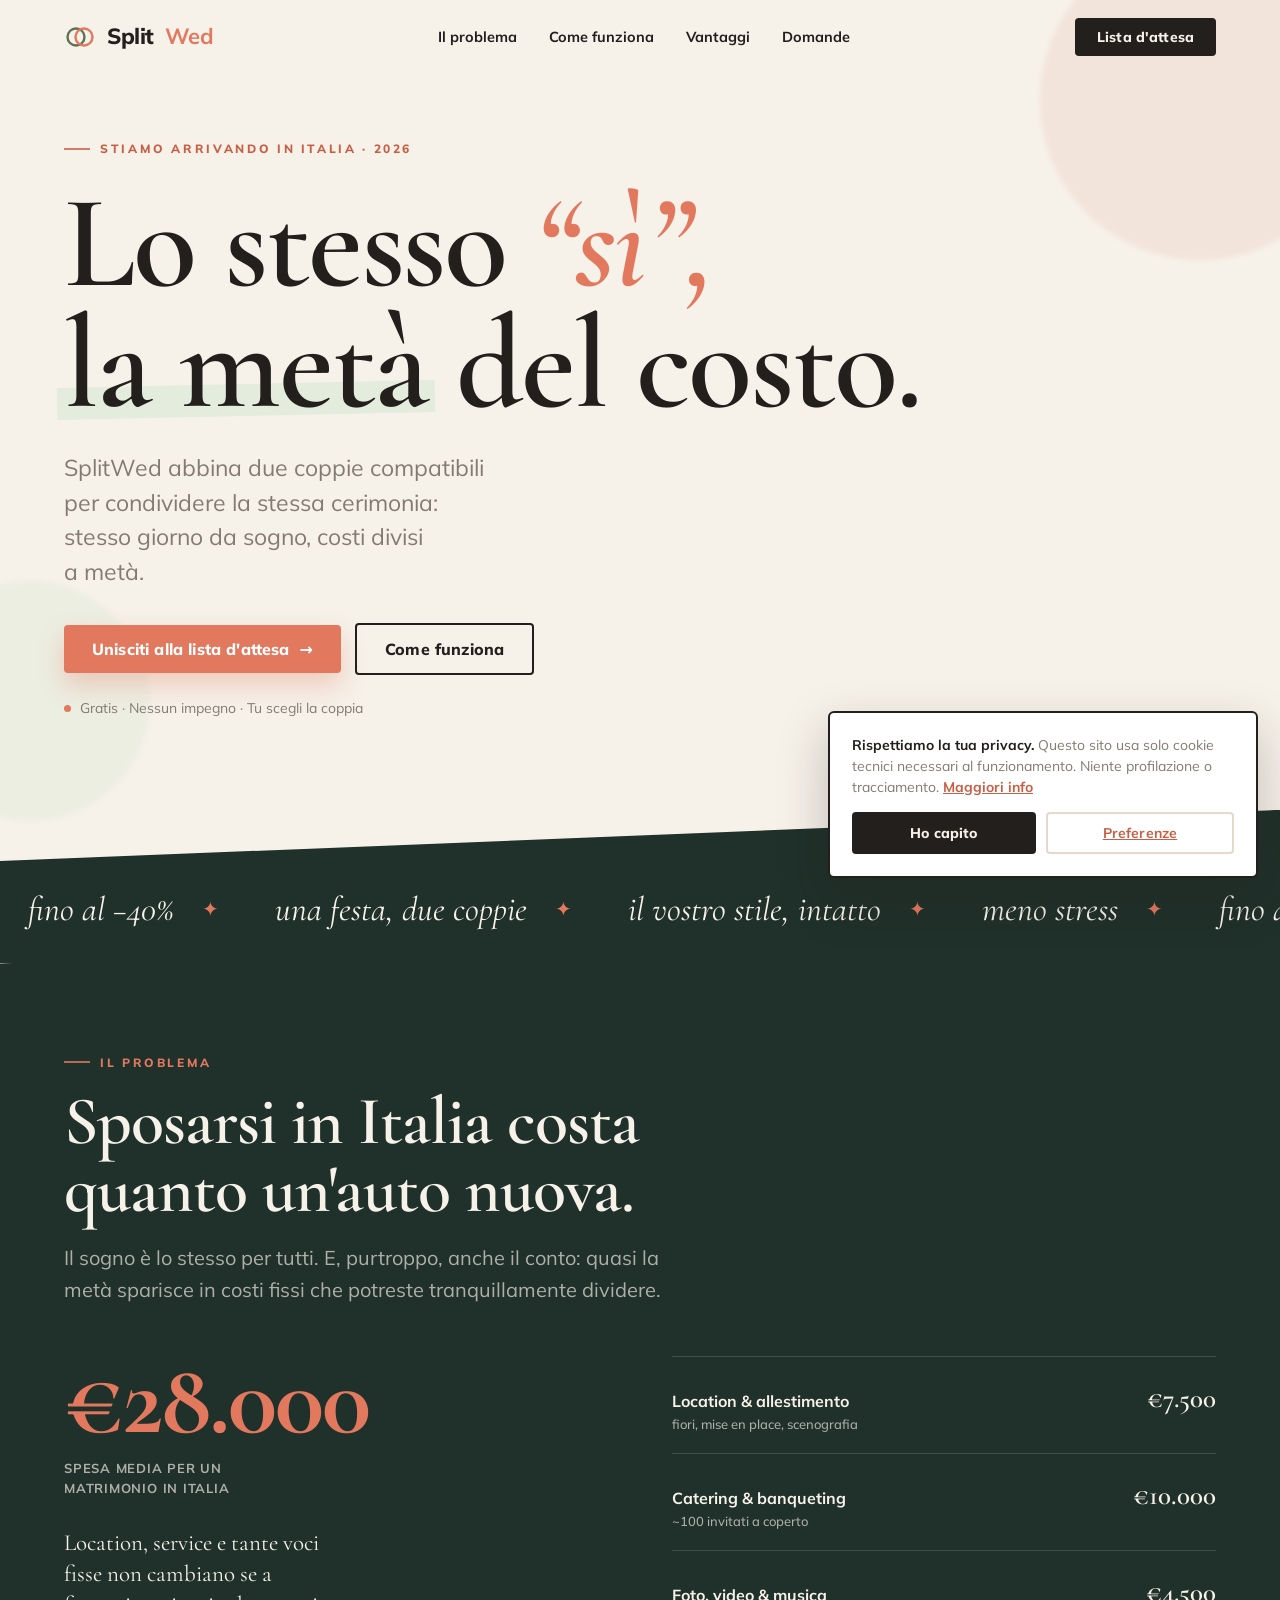
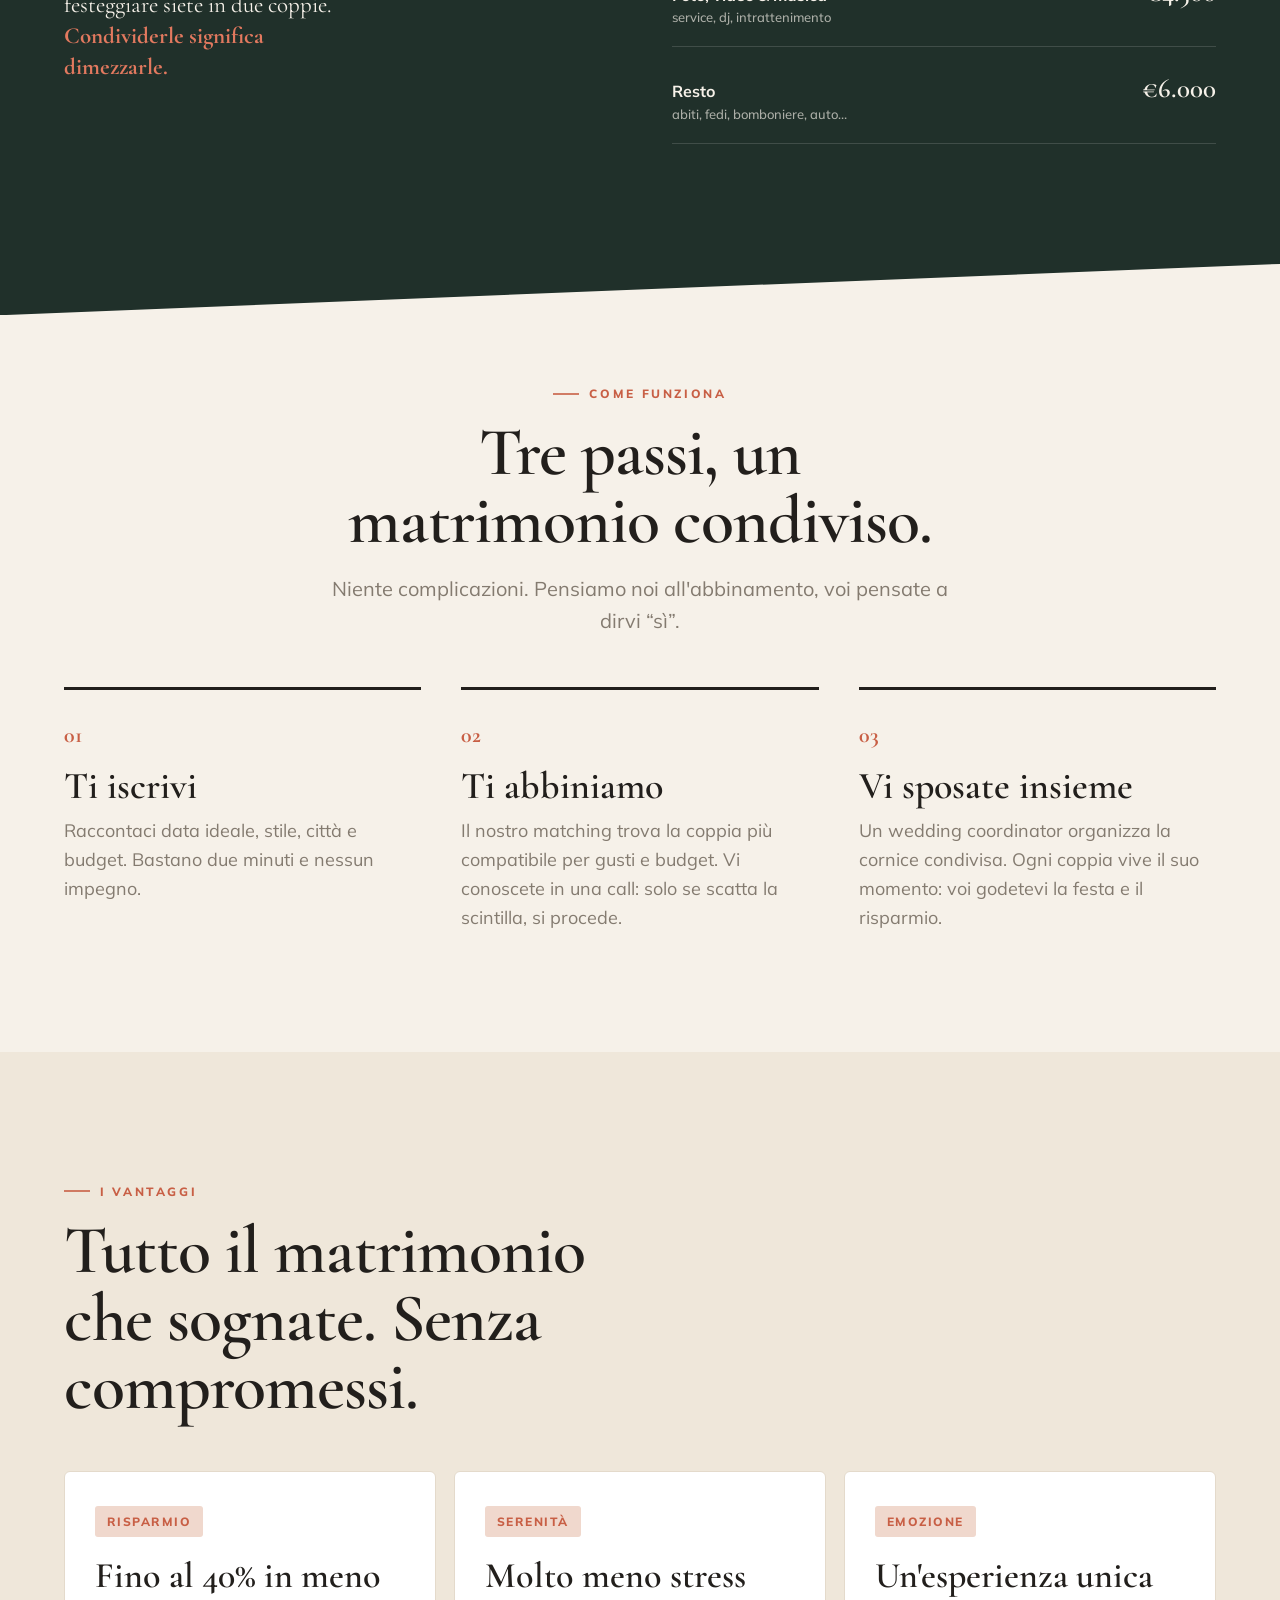
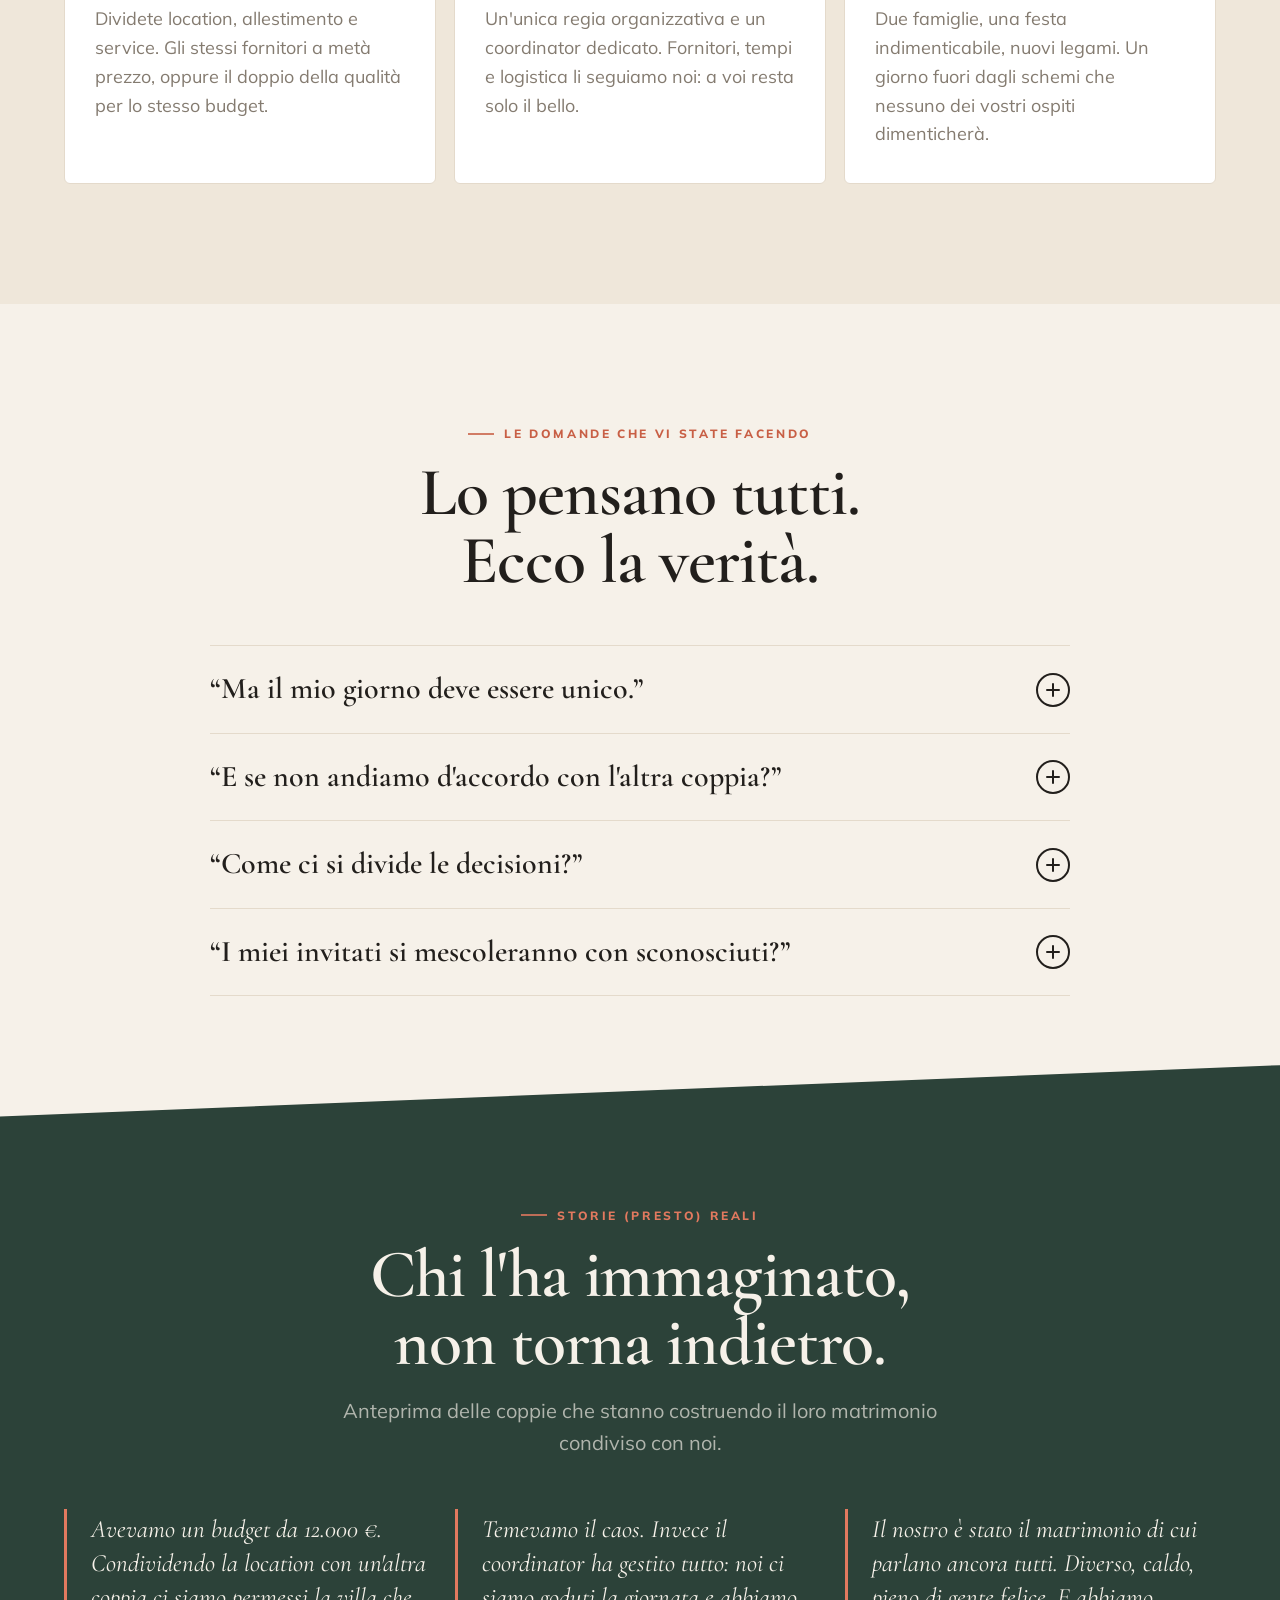
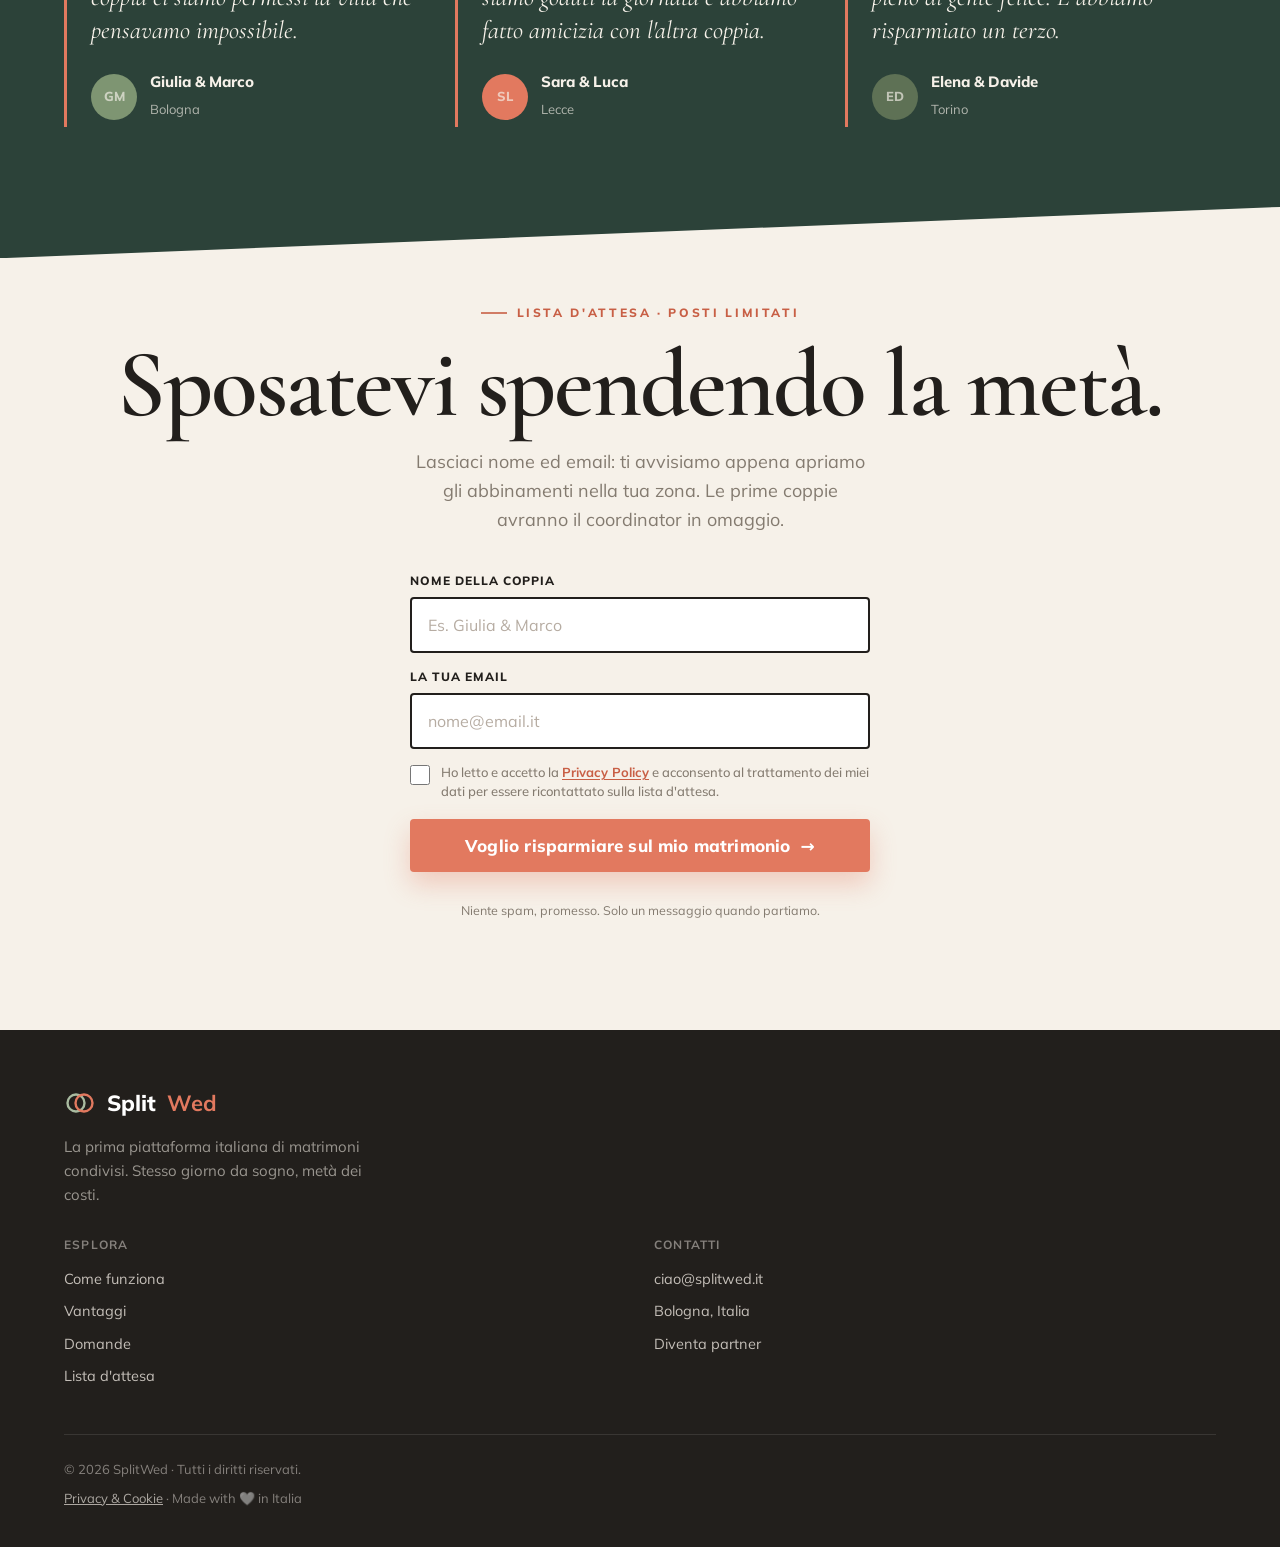
==== commit 1a7f112e: "Update contact email in index.html" ====
--- a/index.html
+++ b/index.html
@@ -522,7 +522,7 @@
         </div>
         <div>
           <h5>Contatti</h5>
-          <a href="/cdn-cgi/l/email-protection#05666c646a457675696c717260612b6c71"><span class="__cf_email__" data-cfemail="85e6ece4eac5f6f5e9ecf1f2e0e1abecf1">[email&#160;protected]</span></a>
+          <span>ciao@splitwed.it</span>
           <span>Bologna, Italia</span>
           <a href="#waitlist">Diventa partner</a>
         </div>
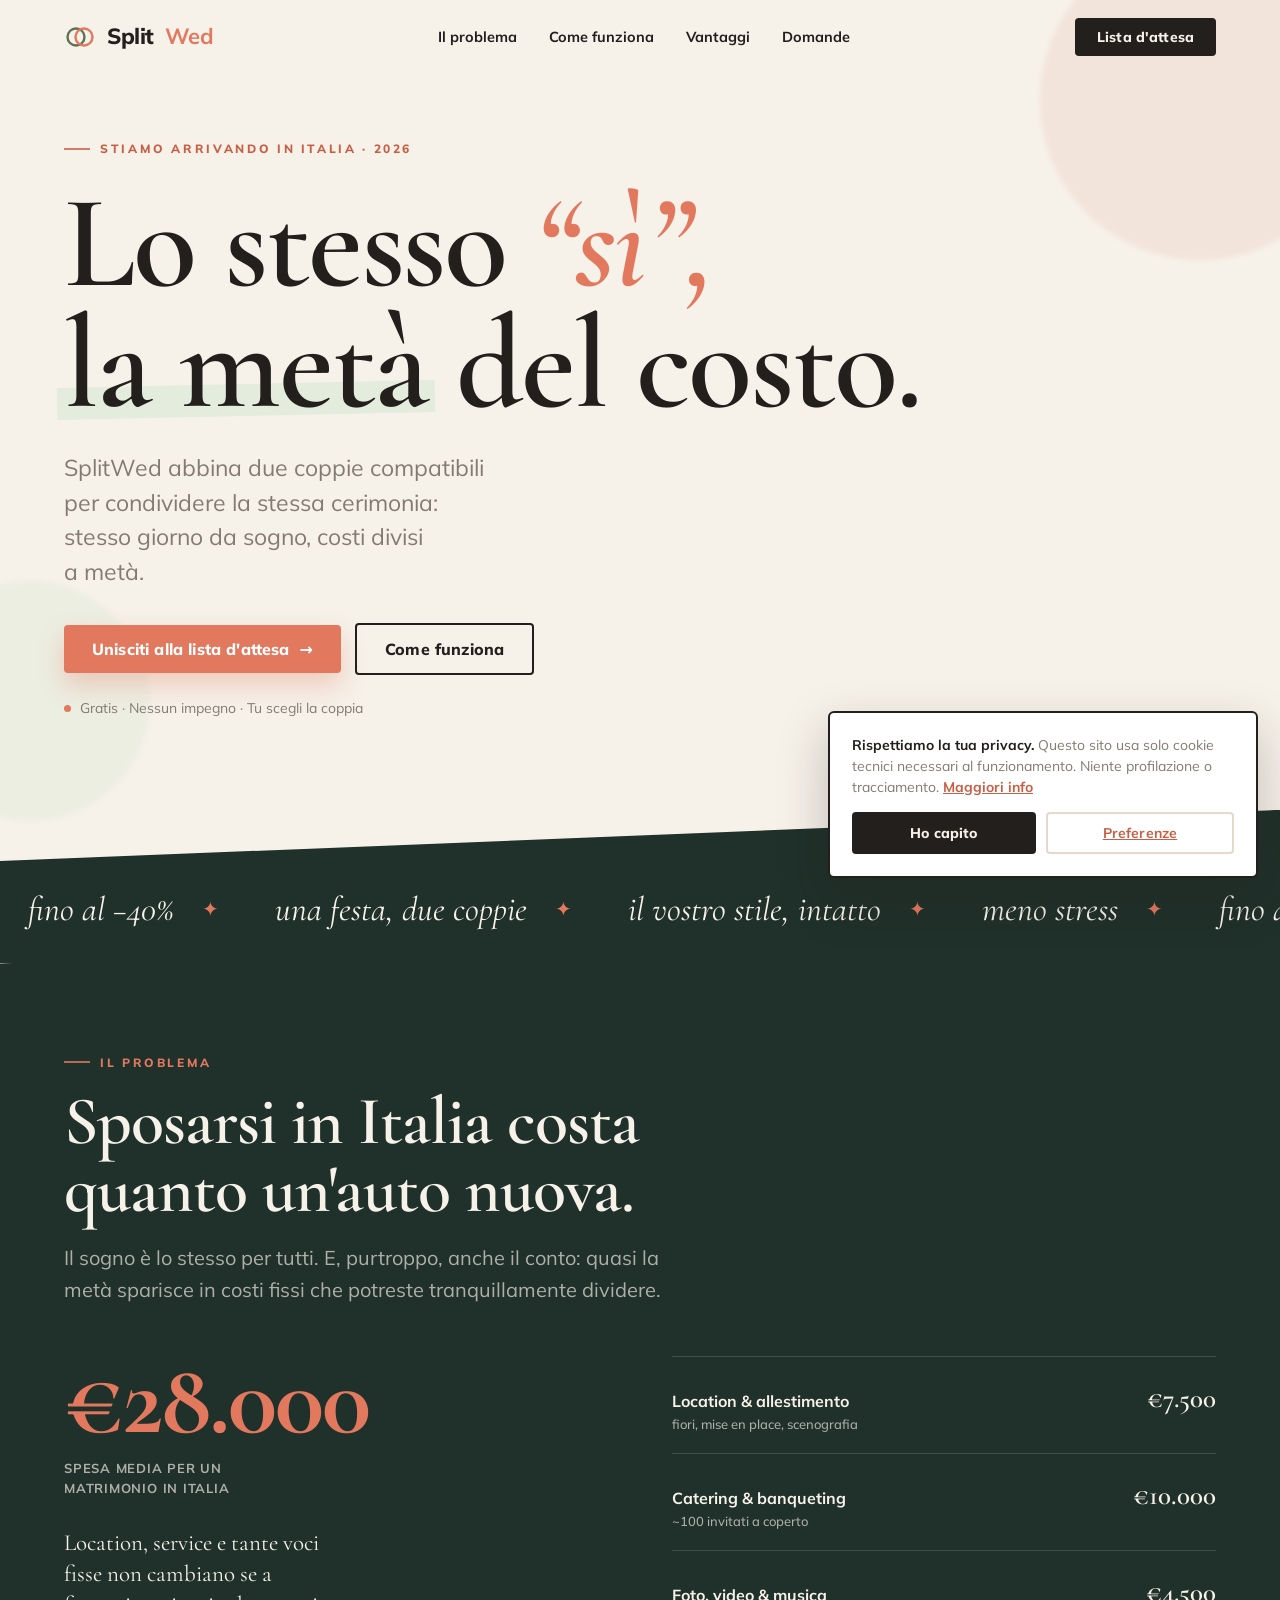
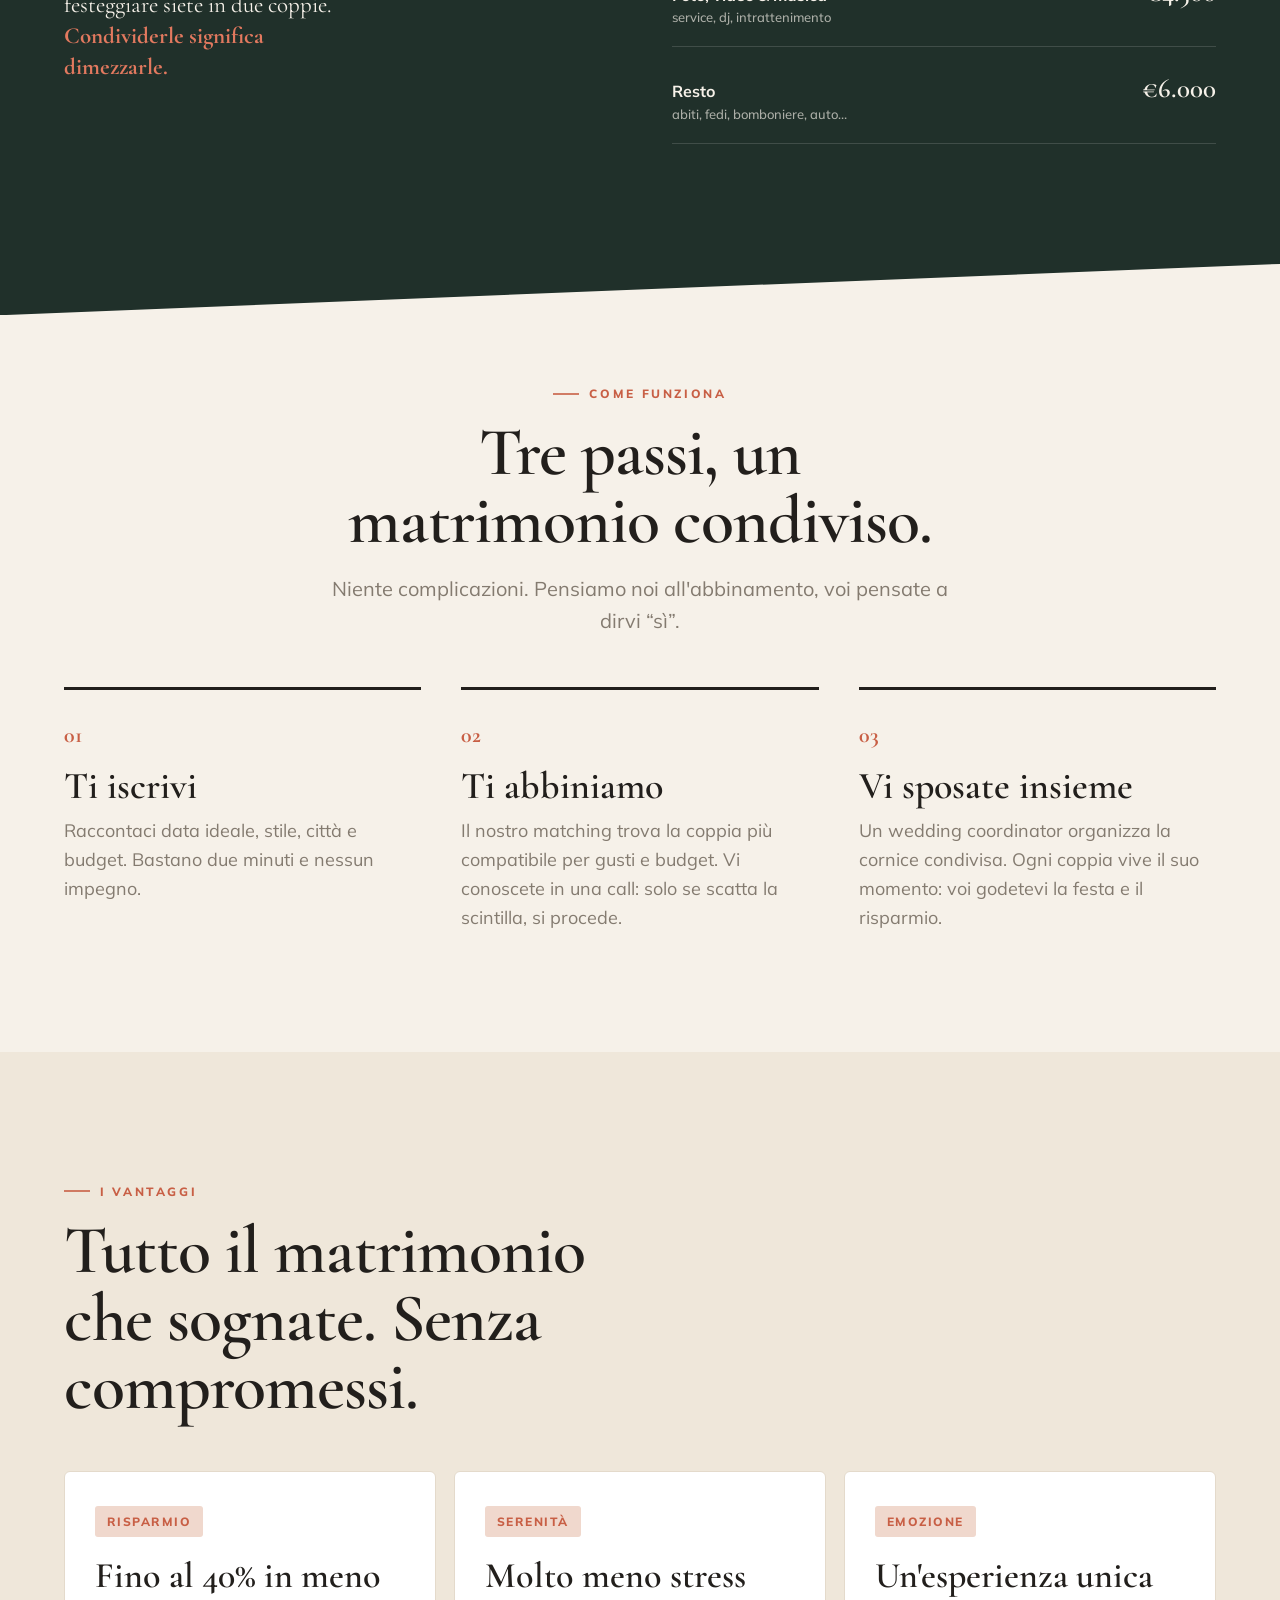
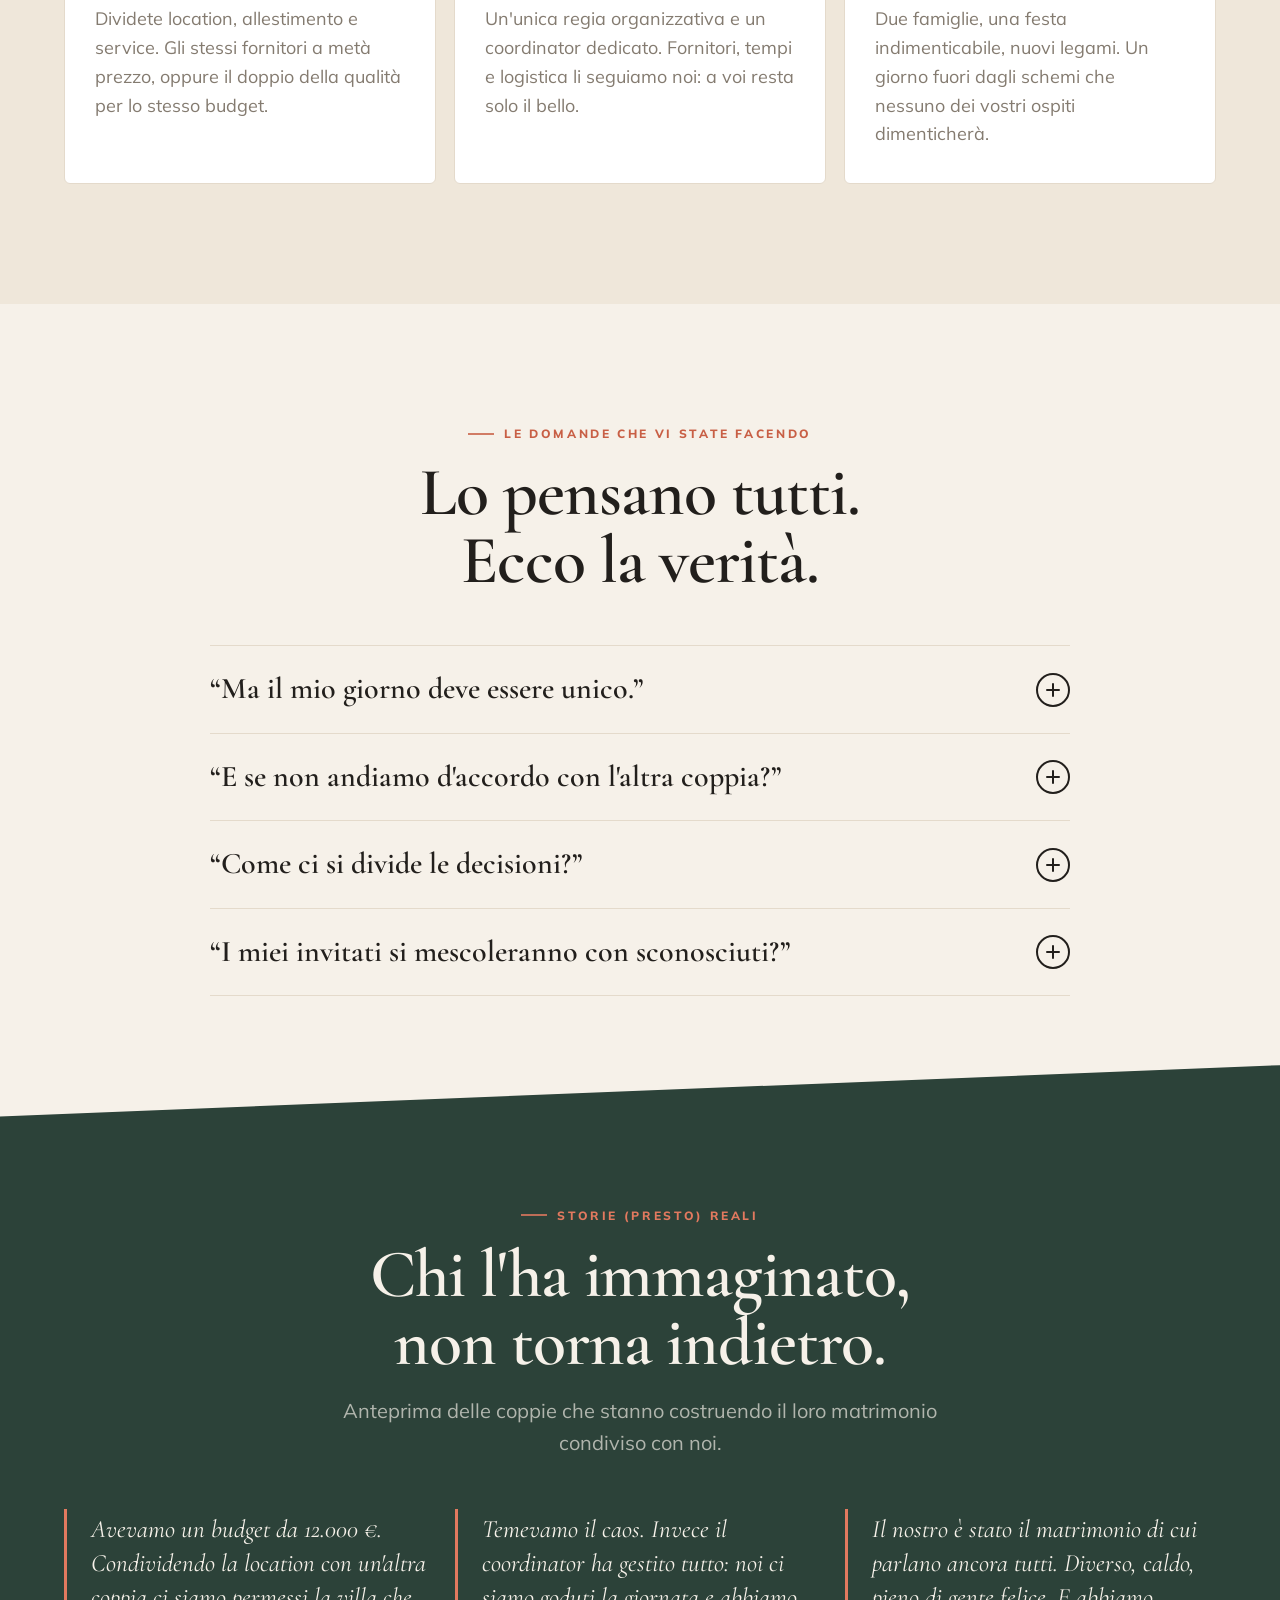
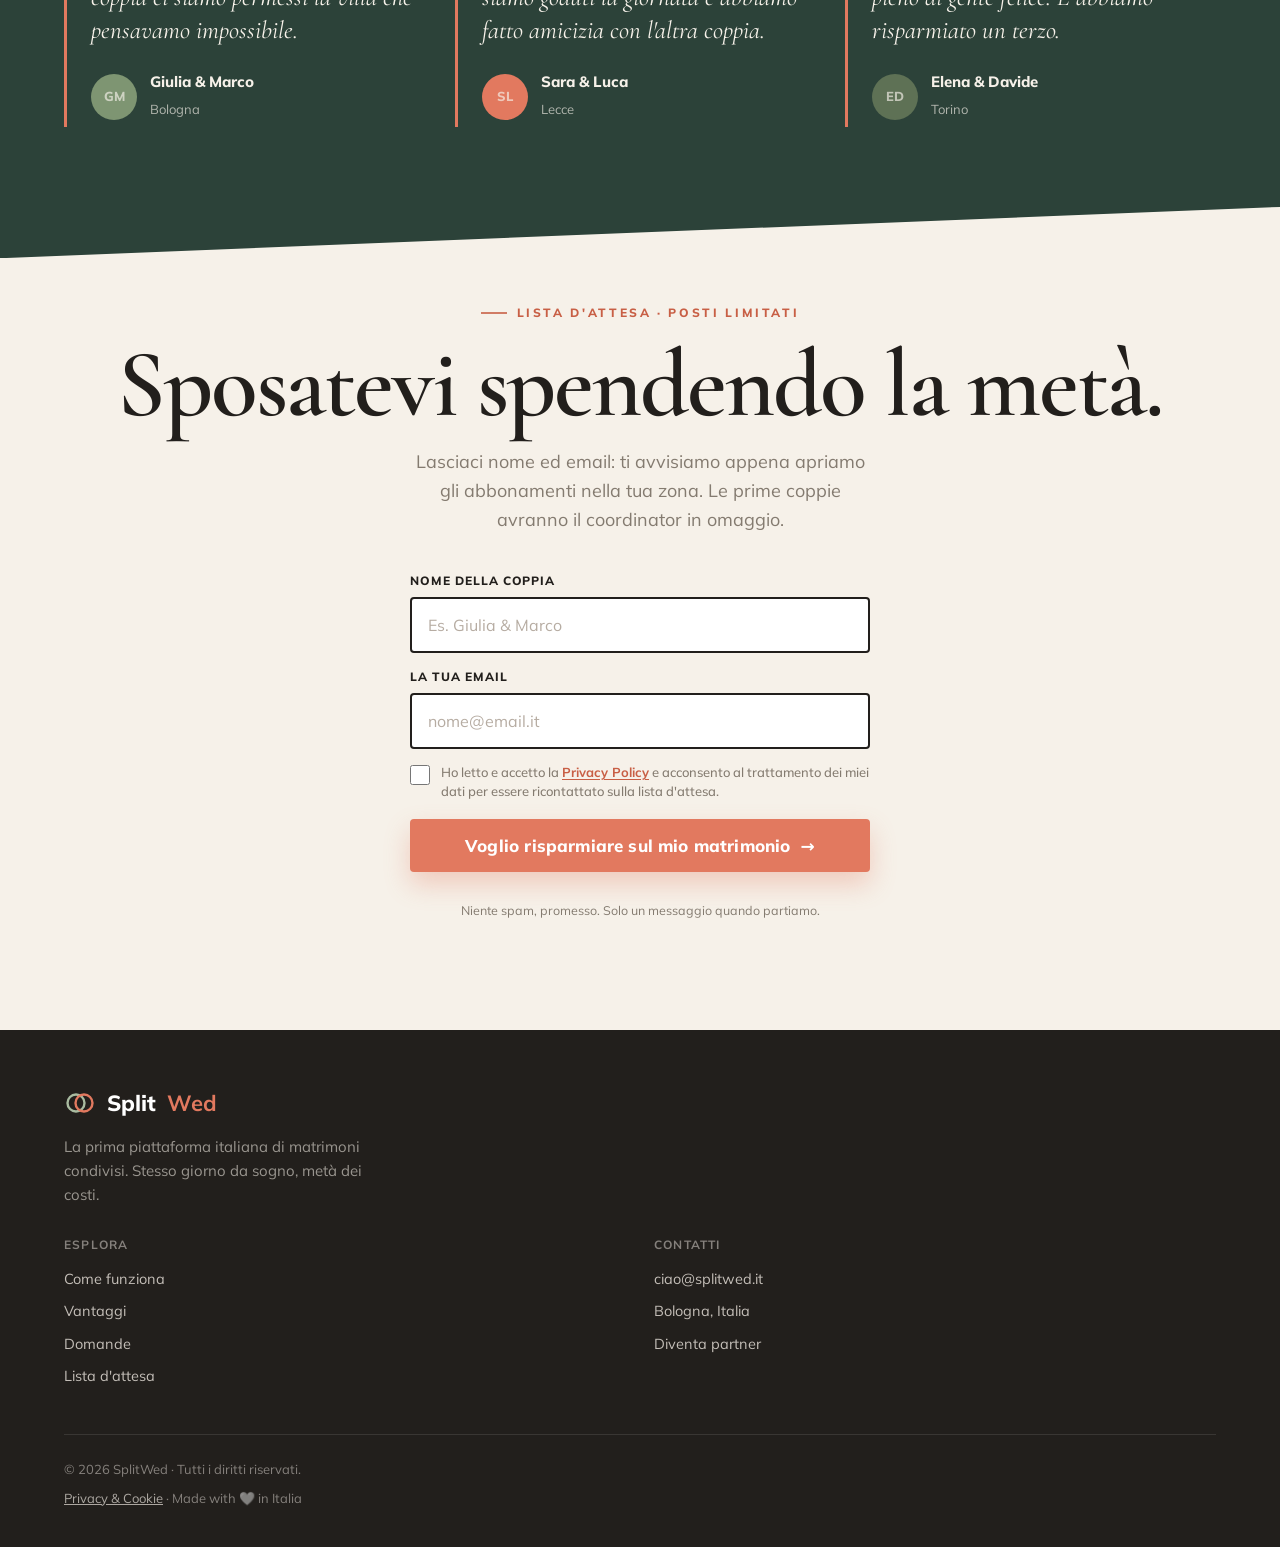
==== commit 7c9d99ee: "Correct typo in waiting list message" ====
--- a/index.html
+++ b/index.html
@@ -1,4 +1,4 @@
-<!DOCTYPE html>
+﻿<!DOCTYPE html>
 <html lang="it">
 <head>
 <meta charset="UTF-8" />
@@ -460,13 +460,12 @@
     <div class="wrap">
       <span class="eyebrow reveal">Lista d'attesa · Posti limitati</span>
       <h2 class="reveal">Sposatevi spendendo la metà.</h2>
-      <p class="lead reveal">Lasciaci nome ed email: ti avvisiamo appena apriamo gli abbinamenti nella tua zona. Le prime coppie avranno il coordinator in omaggio.</p>
-
-      <form class="signup reveal" id="signupForm" action="https://formsubmit.co/ajax/iltuoindirizzo@tuodominio.it" method="post" novalidate>
-        <input type="text" name="_honey" tabindex="-1" autocomplete="off" aria-hidden="true" style="position:absolute;left:-9999px;width:1px;height:1px;opacity:0;" />
-        <input type="hidden" name="_subject" value="Nuova iscrizione lista d'attesa SplitWed" />
-        <input type="hidden" name="_template" value="table" />
-        <input type="hidden" name="_captcha" value="false" />
+      <p class="lead reveal">Lasciaci nome ed email: ti avvisiamo appena apriamo gli abbonamenti nella tua zona. Le prime coppie avranno il coordinator in omaggio.</p>
+
+      <form class="signup reveal" id="signupForm" action="https://api.web3forms.com/submit" method="post" novalidate>
+        <input type="hidden" name="access_key" value="15494257-b5af-4c83-9809-43d3278dc0a0" />
+        <input type="hidden" name="subject" value="Nuova iscrizione lista d'attesa SplitWed" />
+        <input type="checkbox" name="botcheck" tabindex="-1" aria-hidden="true" style="display:none;" />
         <input type="hidden" name="_autoresponse" value="Ciao! Grazie per esserti iscritto alla lista d'attesa di SplitWed. Ti avviseremo via email appena apriremo gli abbinamenti nella tua zona: le prime coppie iscritte avranno il wedding coordinator in omaggio. Nel frattempo, iniziate a sognare il vostro giorno. A presto, il team di SplitWed." />
         <div class="field" id="f-name">
           <label for="nome">Nome della coppia</label>
@@ -491,7 +490,7 @@
           <svg width="32" height="32" viewBox="0 0 24 24" fill="none"><path d="M5 13l4 4L19 7" stroke="#5E7155" stroke-width="2.6" stroke-linecap="round" stroke-linejoin="round"/></svg>
         </div>
         <h3 id="successName">Ci siamo!</h3>
-        <p>Sei in lista d'attesa. Ti scriveremo appena gli abbinamenti apriranno nella tua zona. Nel frattempo… iniziate a sognare. 🤍</p>
+        <p>Sei in lista d'attesa. Ti scriveremo appena gli abbonamenti apriranno nella tua zona. Nel frattempo… iniziate a sognare. 🤍</p>
       </div>
     </div>
   </section>
@@ -544,7 +543,7 @@
   </div>
 </div>
 
-<script data-cfasync="false" src="/cdn-cgi/scripts/5c5dd728/cloudflare-static/email-decode.min.js"></script><script>
+<script>
 (function () {
   // Header bg on scroll
   var hdr = document.getElementById('hdr');
@@ -621,8 +620,7 @@
     fetch(form.getAttribute('action'), { method: 'POST', body: new FormData(form), headers: { 'Accept': 'application/json' } })
       .then(function (r) { return r.json().catch(function () { return { success: r.ok }; }); })
       .then(function (data) {
-        var good = data && (data.success === true || data.success === 'true' || data.ok === true);
-        if (good) showSuccess(); else throw new Error((data && data.message) || 'Errore');
+        if (data && data.success) showSuccess(); else throw new Error((data && data.message) || 'Errore');
       })
       .catch(function () {
         submitBtn.disabled = false; submitBtn.style.opacity = ''; submitBtn.innerHTML = orig;
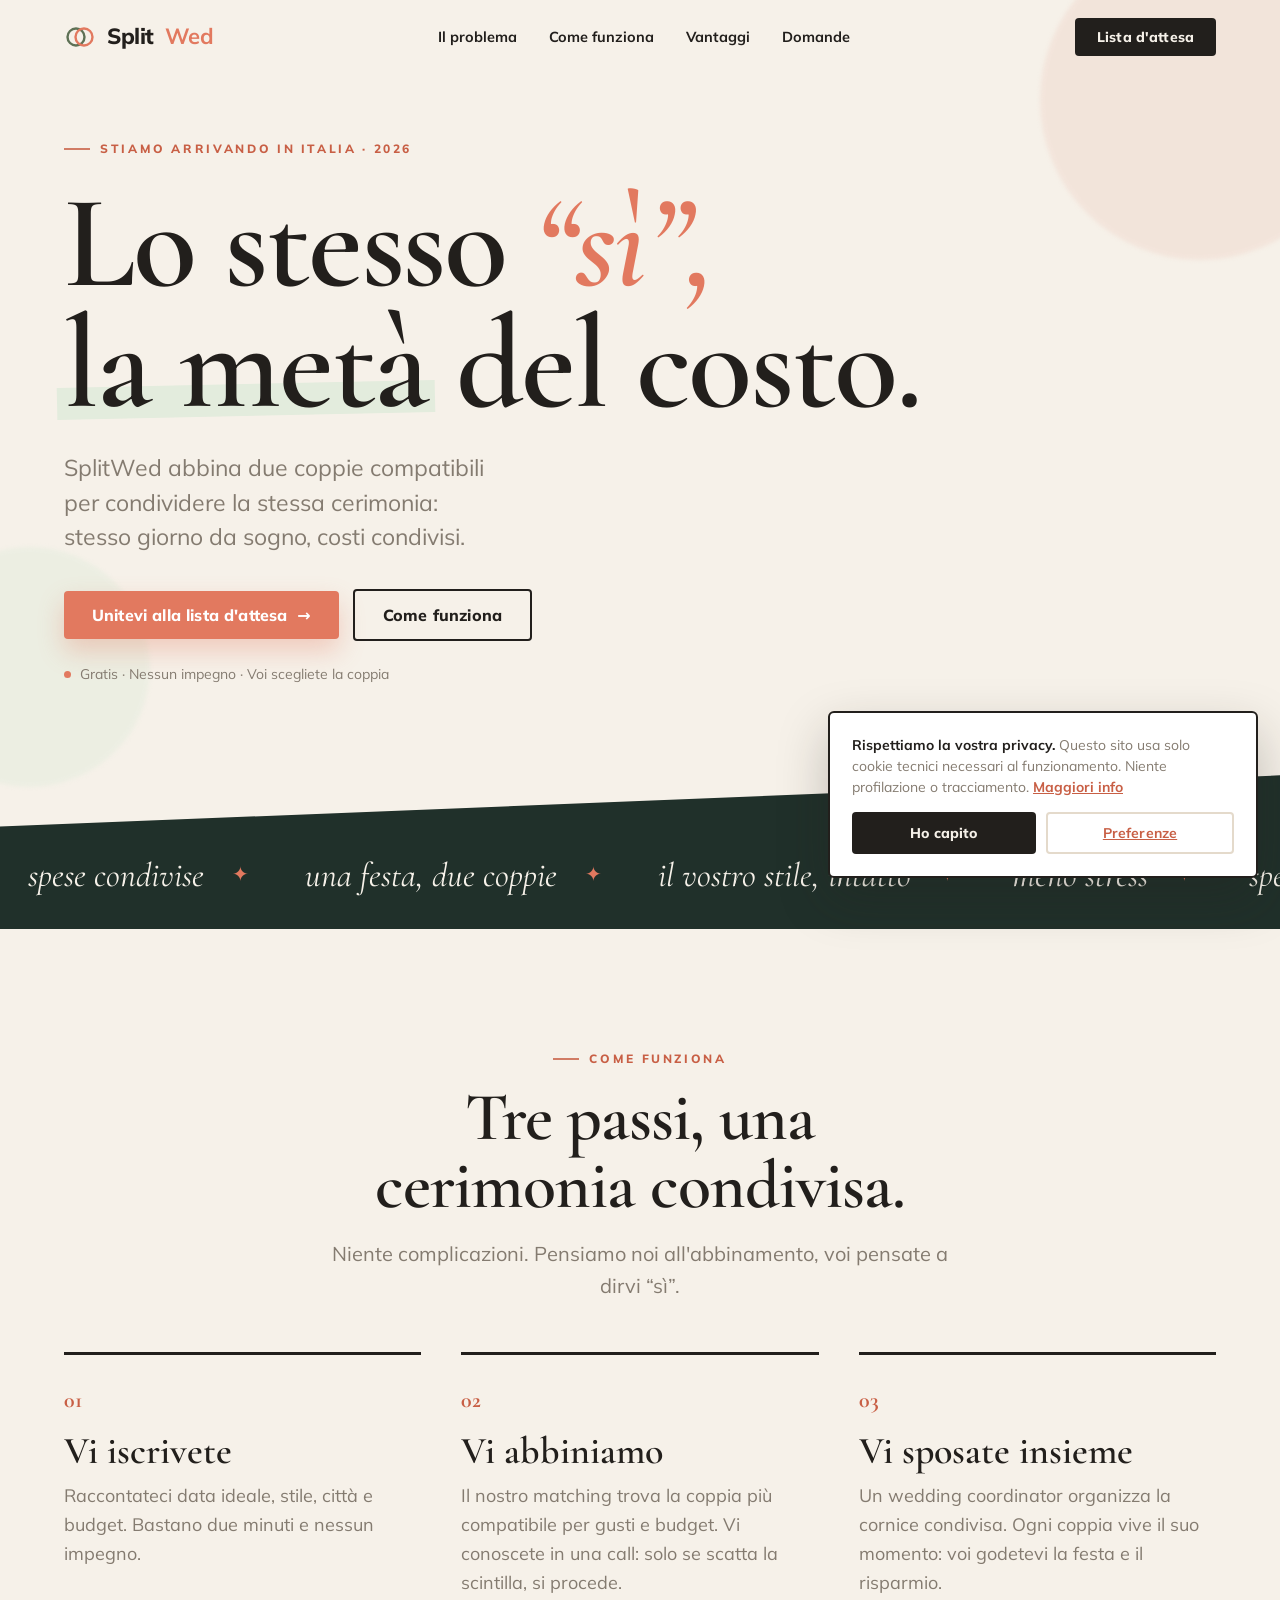
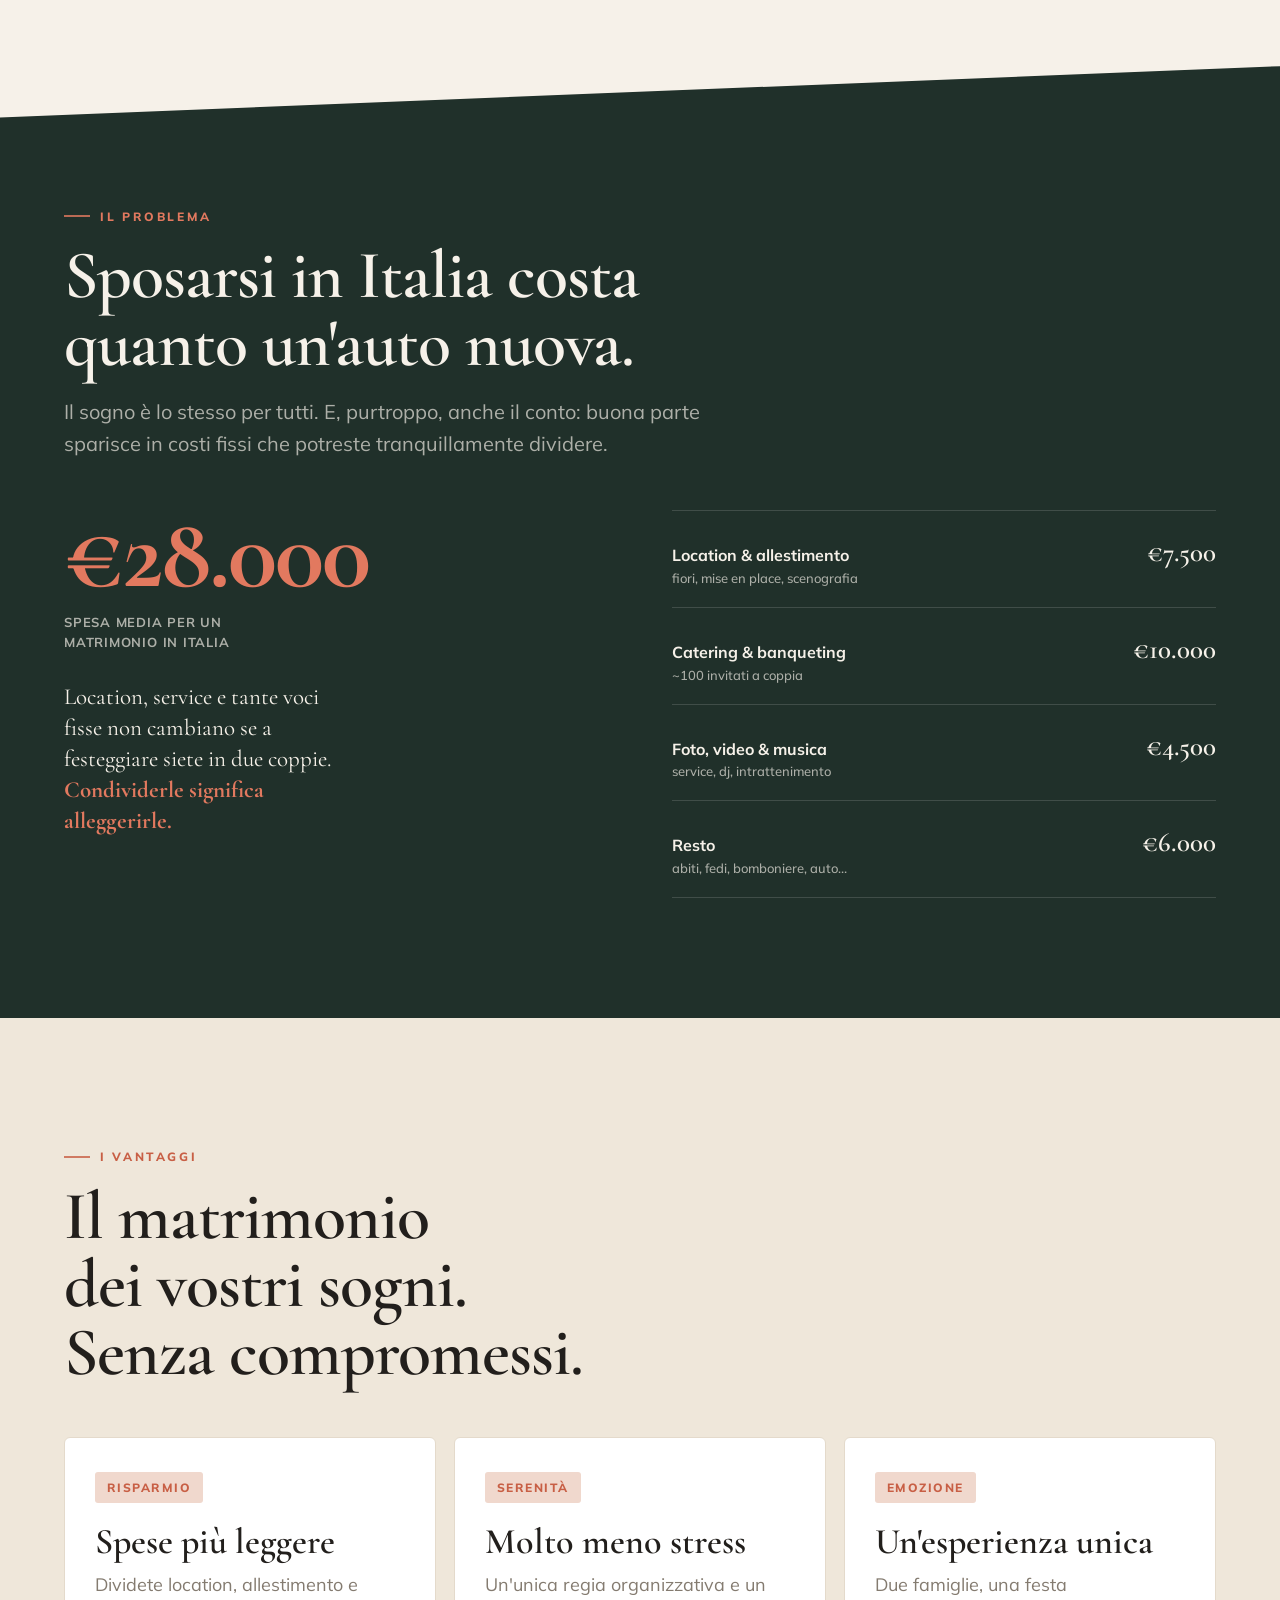
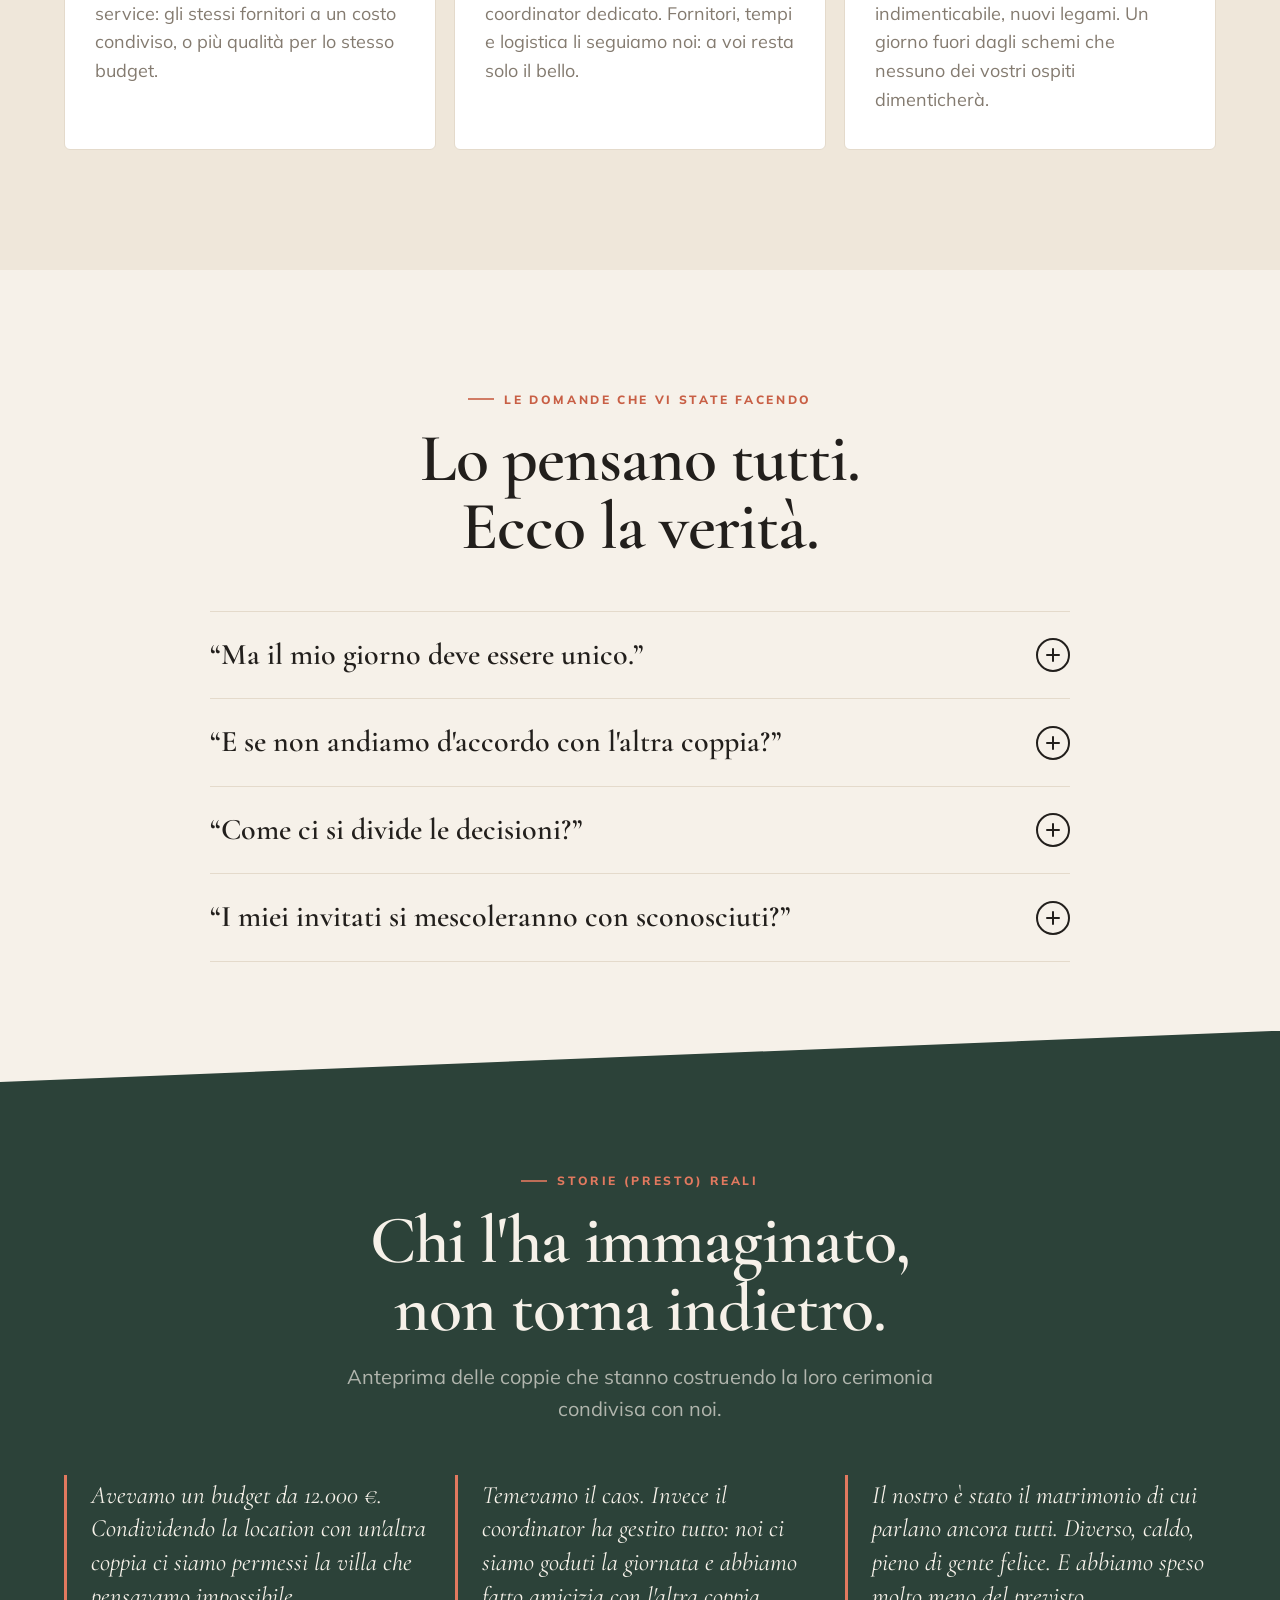
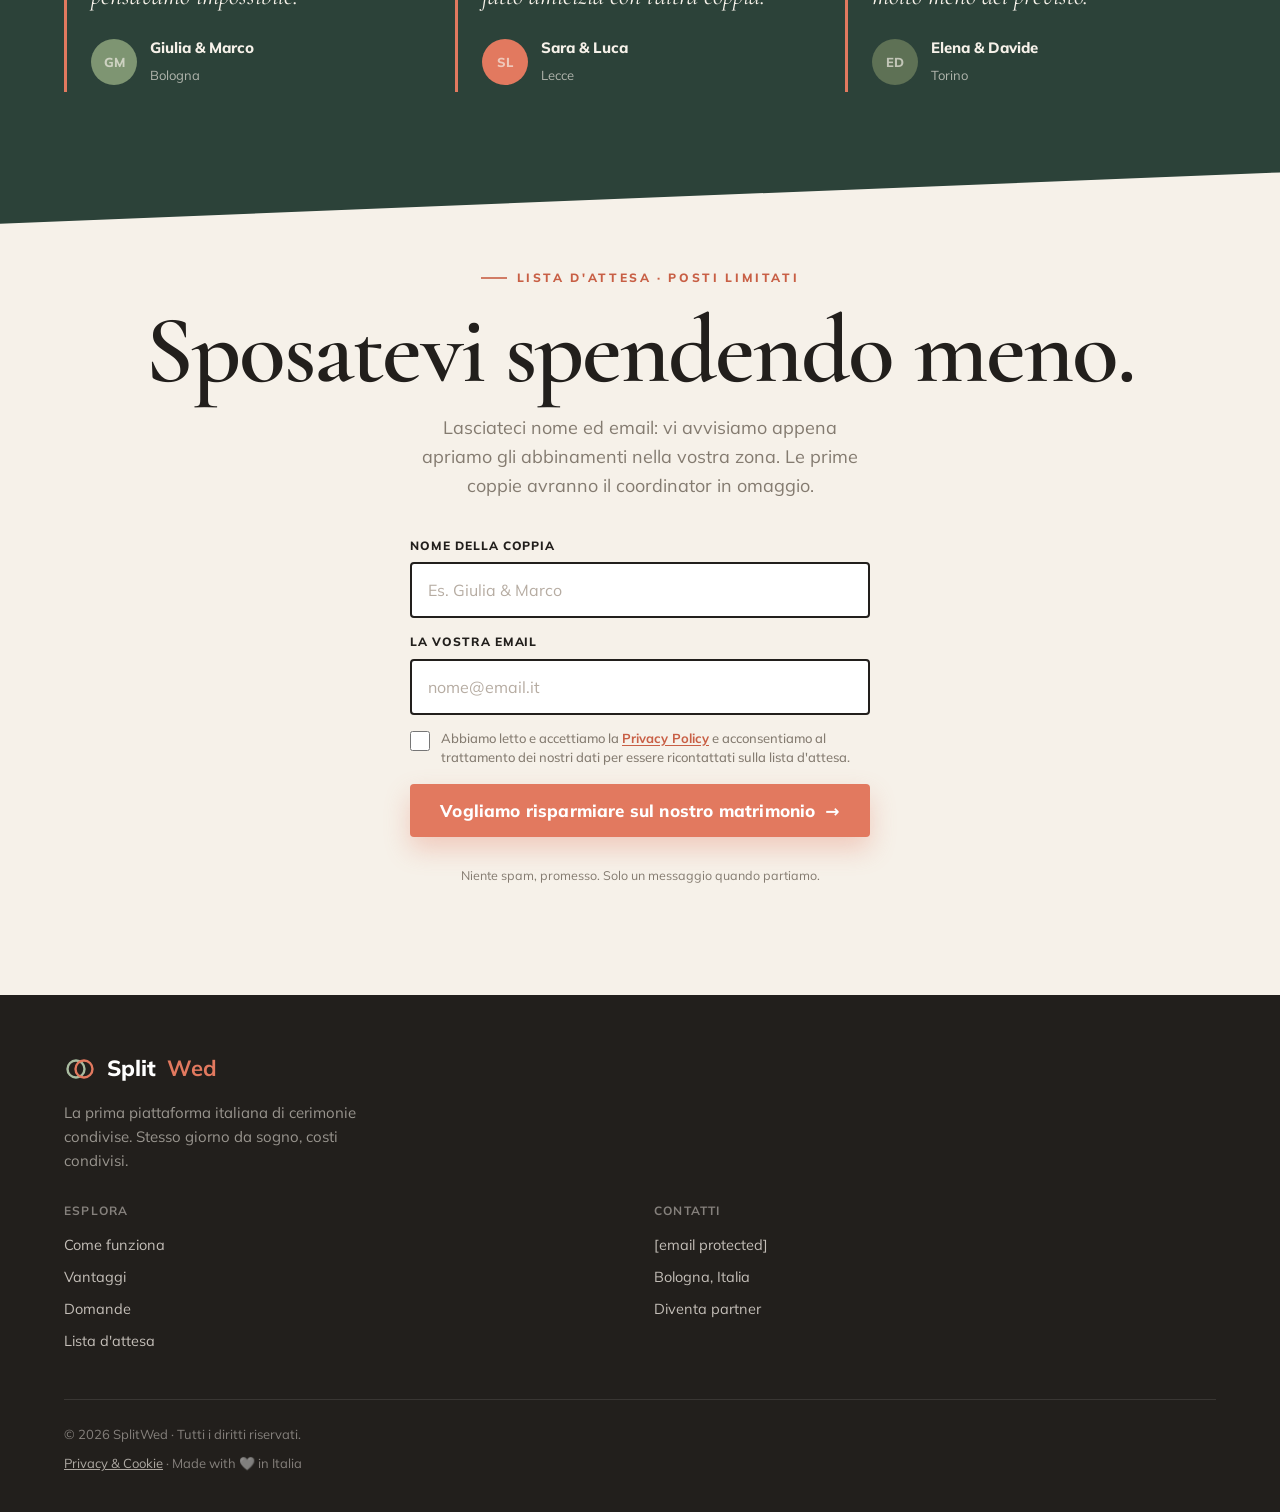
==== commit 869f3412: "Update Italian text for clarity and consistency in index.html" ====
--- a/index.html
+++ b/index.html
@@ -1,10 +1,10 @@
-﻿<!DOCTYPE html>
+<!DOCTYPE html>
 <html lang="it">
 <head>
 <meta charset="UTF-8" />
 <meta name="viewport" content="width=device-width, initial-scale=1.0" />
-<title>SplitWed · Un matrimonio condiviso, metà dei costi</title>
-<meta name="description" content="SplitWed abbina due coppie compatibili per condividere la stessa cerimonia di matrimonio e risparmiare fino al 40%. Unisciti alla lista d'attesa." />
+<title>SplitWed · Una cerimonia condivisa, costi più leggeri</title>
+<meta name="description" content="SplitWed abbina due coppie compatibili per condividere la stessa cerimonia di matrimonio e dividere le spese. Unitevi alla lista d'attesa." />
 <link rel="stylesheet" href="fonts/fonts.css" />
 <style>
   :root {
@@ -294,22 +294,50 @@
     <div class="wrap hero-inner">
       <span class="eyebrow reveal">Stiamo arrivando in Italia · 2026</span>
       <h1 class="reveal"><span class="out">Lo stesso</span> <em>“sì”,</em><br /><span class="mark">la metà</span> del costo.</h1>
-      <p class="lead reveal">SplitWed abbina due coppie compatibili per condividere la stessa cerimonia: stesso giorno da sogno, costi divisi a metà.</p>
+      <p class="lead reveal">SplitWed abbina due coppie compatibili per condividere la stessa cerimonia: stesso giorno da sogno, costi condivisi.</p>
       <div class="hero-cta reveal">
-        <a href="#waitlist" class="btn btn-coral">Unisciti alla lista d'attesa <span class="btn-arrow">→</span></a>
+        <a href="#waitlist" class="btn btn-coral">Unitevi alla lista d'attesa <span class="btn-arrow">→</span></a>
         <a href="#come-funziona" class="btn btn-ghost"><span>Come funziona</span></a>
       </div>
-      <p class="hero-note reveal"><span class="dot"></span> Gratis · Nessun impegno · Tu scegli la coppia</p>
+      <p class="hero-note reveal"><span class="dot"></span> Gratis · Nessun impegno · Voi scegliete la coppia</p>
     </div>
   </section>
 
   <!-- ============ MARQUEE ============ -->
   <div class="marquee" aria-hidden="true">
     <div class="marquee-track">
-      <span>fino al −40%</span><span>una festa, due coppie</span><span>il vostro stile, intatto</span><span>meno stress</span>
-      <span>fino al −40%</span><span>una festa, due coppie</span><span>il vostro stile, intatto</span><span>meno stress</span>
+      <span>spese condivise</span><span>una festa, due coppie</span><span>il vostro stile, intatto</span><span>meno stress</span>
+      <span>spese condivise</span><span>una festa, due coppie</span><span>il vostro stile, intatto</span><span>meno stress</span>
     </div>
   </div>
+
+  <!-- ============ COME FUNZIONA ============ -->
+  <section class="pad" id="come-funziona">
+    <div class="wrap">
+      <div class="sec-head center reveal">
+        <span class="eyebrow" style="color:var(--coral-deep); justify-content:center; display:flex;">Come funziona</span>
+        <h2>Tre passi, una cerimonia condivisa.</h2>
+        <p>Niente complicazioni. Pensiamo noi all'abbinamento, voi pensate a dirvi “sì”.</p>
+      </div>
+      <div class="steps">
+        <div class="step reveal">
+          <span class="n"></span>
+          <h3>Vi iscrivete</h3>
+          <p>Raccontateci data ideale, stile, città e budget. Bastano due minuti e nessun impegno.</p>
+        </div>
+        <div class="step reveal">
+          <span class="n"></span>
+          <h3>Vi abbiniamo</h3>
+          <p>Il nostro matching trova la coppia più compatibile per gusti e budget. Vi conoscete in una call: solo se scatta la scintilla, si procede.</p>
+        </div>
+        <div class="step reveal">
+          <span class="n"></span>
+          <h3>Vi sposate insieme</h3>
+          <p>Un wedding coordinator organizza la cornice condivisa. Ogni coppia vive il suo momento: voi godetevi la festa e il risparmio.</p>
+        </div>
+      </div>
+    </div>
+  </section>
 
   <!-- ============ PROBLEMA ============ -->
   <section class="problema" id="problema">
@@ -317,47 +345,19 @@
       <div class="sec-head reveal">
         <span class="eyebrow">Il problema</span>
         <h2>Sposarsi in Italia costa quanto un'auto nuova.</h2>
-        <p>Il sogno è lo stesso per tutti. E, purtroppo, anche il conto: quasi la metà sparisce in costi fissi che potreste tranquillamente dividere.</p>
+        <p>Il sogno è lo stesso per tutti. E, purtroppo, anche il conto: buona parte sparisce in costi fissi che potreste tranquillamente dividere.</p>
       </div>
 
       <div class="cost-top">
         <div class="cost-left reveal">
           <div class="cost-big">€28.000<small>SPESA MEDIA PER UN MATRIMONIO IN ITALIA</small></div>
-          <p class="cost-foot">Location, service e tante voci fisse non cambiano se a festeggiare siete in due coppie. <b>Condividerle significa dimezzarle.</b></p>
+          <p class="cost-foot">Location, service e tante voci fisse non cambiano se a festeggiare siete in due coppie. <b>Condividerle significa alleggerirle.</b></p>
         </div>
         <div class="cost-list">
           <div class="cost-row reveal"><div class="lab">Location &amp; allestimento<small>fiori, mise en place, scenografia</small></div><div class="v">€7.500</div></div>
-          <div class="cost-row reveal"><div class="lab">Catering &amp; banqueting<small>~100 invitati a coperto</small></div><div class="v">€10.000</div></div>
+          <div class="cost-row reveal"><div class="lab">Catering &amp; banqueting<small>~100 invitati a coppia</small></div><div class="v">€10.000</div></div>
           <div class="cost-row reveal"><div class="lab">Foto, video &amp; musica<small>service, dj, intrattenimento</small></div><div class="v">€4.500</div></div>
           <div class="cost-row reveal"><div class="lab">Resto<small>abiti, fedi, bomboniere, auto…</small></div><div class="v">€6.000</div></div>
-        </div>
-      </div>
-    </div>
-  </section>
-
-  <!-- ============ COME FUNZIONA ============ -->
-  <section class="pad" id="come-funziona">
-    <div class="wrap">
-      <div class="sec-head center reveal">
-        <span class="eyebrow" style="color:var(--coral-deep); justify-content:center; display:flex;">Come funziona</span>
-        <h2>Tre passi, un matrimonio condiviso.</h2>
-        <p>Niente complicazioni. Pensiamo noi all'abbinamento, voi pensate a dirvi “sì”.</p>
-      </div>
-      <div class="steps">
-        <div class="step reveal">
-          <span class="n"></span>
-          <h3>Ti iscrivi</h3>
-          <p>Raccontaci data ideale, stile, città e budget. Bastano due minuti e nessun impegno.</p>
-        </div>
-        <div class="step reveal">
-          <span class="n"></span>
-          <h3>Ti abbiniamo</h3>
-          <p>Il nostro matching trova la coppia più compatibile per gusti e budget. Vi conoscete in una call: solo se scatta la scintilla, si procede.</p>
-        </div>
-        <div class="step reveal">
-          <span class="n"></span>
-          <h3>Vi sposate insieme</h3>
-          <p>Un wedding coordinator organizza la cornice condivisa. Ogni coppia vive il suo momento: voi godetevi la festa e il risparmio.</p>
         </div>
       </div>
     </div>
@@ -368,13 +368,13 @@
     <div class="wrap">
       <div class="sec-head reveal">
         <span class="eyebrow" style="color:var(--coral-deep);">I vantaggi</span>
-        <h2>Tutto il matrimonio che sognate. Senza compromessi.</h2>
+        <h2>Il matrimonio dei vostri sogni. Senza compromessi.</h2>
       </div>
       <div class="ben-grid">
         <div class="ben reveal">
           <span class="tag">Risparmio</span>
-          <h3>Fino al 40% in meno</h3>
-          <p>Dividete location, allestimento e service. Gli stessi fornitori a metà prezzo, oppure il doppio della qualità per lo stesso budget.</p>
+          <h3>Spese più leggere</h3>
+          <p>Dividete location, allestimento e service: gli stessi fornitori a un costo condiviso, o più qualità per lo stesso budget.</p>
         </div>
         <div class="ben reveal">
           <span class="tag">Serenità</span>
@@ -436,7 +436,7 @@
       <div class="sec-head center reveal">
         <span class="eyebrow">Storie (presto) reali</span>
         <h2>Chi l'ha immaginato, non torna indietro.</h2>
-        <p>Anteprima delle coppie che stanno costruendo il loro matrimonio condiviso con noi.</p>
+        <p>Anteprima delle coppie che stanno costruendo la loro cerimonia condivisa con noi.</p>
       </div>
       <div class="testi-grid">
         <div class="quote reveal">
@@ -448,7 +448,7 @@
           <div class="who"><span class="av" style="background:#E2795F;">SL</span><div><b>Sara &amp; Luca</b><span>Lecce</span></div></div>
         </div>
         <div class="quote reveal">
-          <p>Il nostro è stato il matrimonio di cui parlano ancora tutti. Diverso, caldo, pieno di gente felice. E abbiamo risparmiato un terzo.</p>
+          <p>Il nostro è stato il matrimonio di cui parlano ancora tutti. Diverso, caldo, pieno di gente felice. E abbiamo speso molto meno del previsto.</p>
           <div class="who"><span class="av" style="background:#5E7155;">ED</span><div><b>Elena &amp; Davide</b><span>Torino</span></div></div>
         </div>
       </div>
@@ -459,29 +459,29 @@
   <section class="cta" id="waitlist">
     <div class="wrap">
       <span class="eyebrow reveal">Lista d'attesa · Posti limitati</span>
-      <h2 class="reveal">Sposatevi spendendo la metà.</h2>
-      <p class="lead reveal">Lasciaci nome ed email: ti avvisiamo appena apriamo gli abbonamenti nella tua zona. Le prime coppie avranno il coordinator in omaggio.</p>
+      <h2 class="reveal">Sposatevi spendendo meno.</h2>
+      <p class="lead reveal">Lasciateci nome ed email: vi avvisiamo appena apriamo gli abbinamenti nella vostra zona. Le prime coppie avranno il coordinator in omaggio.</p>
 
       <form class="signup reveal" id="signupForm" action="https://api.web3forms.com/submit" method="post" novalidate>
         <input type="hidden" name="access_key" value="15494257-b5af-4c83-9809-43d3278dc0a0" />
         <input type="hidden" name="subject" value="Nuova iscrizione lista d'attesa SplitWed" />
         <input type="checkbox" name="botcheck" tabindex="-1" aria-hidden="true" style="display:none;" />
-        <input type="hidden" name="_autoresponse" value="Ciao! Grazie per esserti iscritto alla lista d'attesa di SplitWed. Ti avviseremo via email appena apriremo gli abbinamenti nella tua zona: le prime coppie iscritte avranno il wedding coordinator in omaggio. Nel frattempo, iniziate a sognare il vostro giorno. A presto, il team di SplitWed." />
+        <input type="hidden" name="_autoresponse" value="Ciao! Grazie per esservi iscritti alla lista d'attesa di SplitWed. Vi avviseremo via email appena apriremo gli abbinamenti nella vostra zona: le prime coppie iscritte avranno il wedding coordinator in omaggio. Nel frattempo, iniziate a sognare il vostro giorno. A presto, il team di SplitWed." />
         <div class="field" id="f-name">
           <label for="nome">Nome della coppia</label>
           <input type="text" id="nome" name="nome" placeholder="Es. Giulia & Marco" autocomplete="name" />
-          <div class="msg">Scrivi i vostri nomi 💍</div>
+          <div class="msg">Scrivete i vostri nomi 💍</div>
         </div>
         <div class="field" id="f-email">
-          <label for="email">La tua email</label>
+          <label for="email">La vostra email</label>
           <input type="email" id="email" name="email" placeholder="nome@email.it" autocomplete="email" />
-          <div class="msg">Inserisci un'email valida.</div>
+          <div class="msg">Inserite un'email valida.</div>
         </div>
         <div class="consent" id="f-privacy">
           <input type="checkbox" id="privacy" name="privacy" value="1" />
-          <label for="privacy">Ho letto e accetto la <a href="privacy.html" target="_blank" rel="noopener">Privacy Policy</a> e acconsento al trattamento dei miei dati per essere ricontattato sulla lista d'attesa.</label>
-        </div>
-        <button type="submit" class="btn btn-coral">Voglio risparmiare sul mio matrimonio <span class="btn-arrow">→</span></button>
+          <label for="privacy">Abbiamo letto e accettiamo la <a href="privacy.html" target="_blank" rel="noopener">Privacy Policy</a> e acconsentiamo al trattamento dei nostri dati per essere ricontattati sulla lista d'attesa.</label>
+        </div>
+        <button type="submit" class="btn btn-coral">Vogliamo risparmiare sul nostro matrimonio <span class="btn-arrow">→</span></button>
         <p class="privacy">Niente spam, promesso. Solo un messaggio quando partiamo.</p>
       </form>
 
@@ -490,7 +490,7 @@
           <svg width="32" height="32" viewBox="0 0 24 24" fill="none"><path d="M5 13l4 4L19 7" stroke="#5E7155" stroke-width="2.6" stroke-linecap="round" stroke-linejoin="round"/></svg>
         </div>
         <h3 id="successName">Ci siamo!</h3>
-        <p>Sei in lista d'attesa. Ti scriveremo appena gli abbonamenti apriranno nella tua zona. Nel frattempo… iniziate a sognare. 🤍</p>
+        <p>Siete in lista d'attesa. Vi scriveremo appena gli abbinamenti apriranno nella vostra zona. Nel frattempo… iniziate a sognare. 🤍</p>
       </div>
     </div>
   </section>
@@ -509,7 +509,7 @@
           </svg>
           Split<b>Wed</b>
         </div>
-        <p class="foot-desc" style="margin-top:14px;">La prima piattaforma italiana di matrimoni condivisi. Stesso giorno da sogno, metà dei costi.</p>
+        <p class="foot-desc" style="margin-top:14px;">La prima piattaforma italiana di cerimonie condivise. Stesso giorno da sogno, costi condivisi.</p>
       </div>
       <div class="foot-cols">
         <div>
@@ -521,7 +521,7 @@
         </div>
         <div>
           <h5>Contatti</h5>
-          <span>ciao@splitwed.it</span>
+          <span><a href="/cdn-cgi/l/email-protection" class="__cf_email__" data-cfemail="503339313f1023203c39242735347e3924">[email&#160;protected]</a></span>
           <span>Bologna, Italia</span>
           <a href="#waitlist">Diventa partner</a>
         </div>
@@ -536,14 +536,14 @@
 
 <!-- ============ COOKIE BANNER ============ -->
 <div class="cookie-banner" id="cookieBanner" role="dialog" aria-label="Avviso cookie" aria-live="polite">
-  <p><b>Rispettiamo la tua privacy.</b> Questo sito usa solo cookie tecnici necessari al funzionamento. Niente profilazione o tracciamento. <a href="privacy.html" target="_blank" rel="noopener">Maggiori info</a></p>
+  <p><b>Rispettiamo la vostra privacy.</b> Questo sito usa solo cookie tecnici necessari al funzionamento. Niente profilazione o tracciamento. <a href="privacy.html" target="_blank" rel="noopener">Maggiori info</a></p>
   <div class="cookie-actions">
     <button type="button" class="btn btn-ink" id="cookieOk">Ho capito</button>
     <a href="privacy.html" class="btn btn-outline">Preferenze</a>
   </div>
 </div>
 
-<script>
+<script data-cfasync="false" src="/cdn-cgi/scripts/5c5dd728/cloudflare-static/email-decode.min.js"></script><script>
 (function () {
   // Header bg on scroll
   var hdr = document.getElementById('hdr');
@@ -597,7 +597,7 @@
 
   function clearErr(field, input) { field.classList.remove('invalid'); if (input) input.classList.remove('err'); }
   nameInput.addEventListener('input', function () { clearErr(nameField, nameInput); });
-  emailInput.addEventListener('input', function () { clearErr(emailField, emailInput); emailField.querySelector('.msg').textContent = "Inserisci un'email valida."; });
+  emailInput.addEventListener('input', function () { clearErr(emailField, emailInput); emailField.querySelector('.msg').textContent = "Inserite un'email valida."; });
   privacyInput.addEventListener('change', function () { if (privacyInput.checked) privacyField.classList.remove('invalid'); });
 
   function showSuccess() {
@@ -625,7 +625,7 @@
       .catch(function () {
         submitBtn.disabled = false; submitBtn.style.opacity = ''; submitBtn.innerHTML = orig;
         emailField.classList.add('invalid');
-        emailField.querySelector('.msg').textContent = 'Ops, invio non riuscito. Riprova o scrivici a ciao@splitwed.it.';
+        emailField.querySelector('.msg').textContent = 'Ops, invio non riuscito. Riprovate o scriveteci a ciao@splitwed.it.';
         emailInput.classList.add('err');
       });
   });
